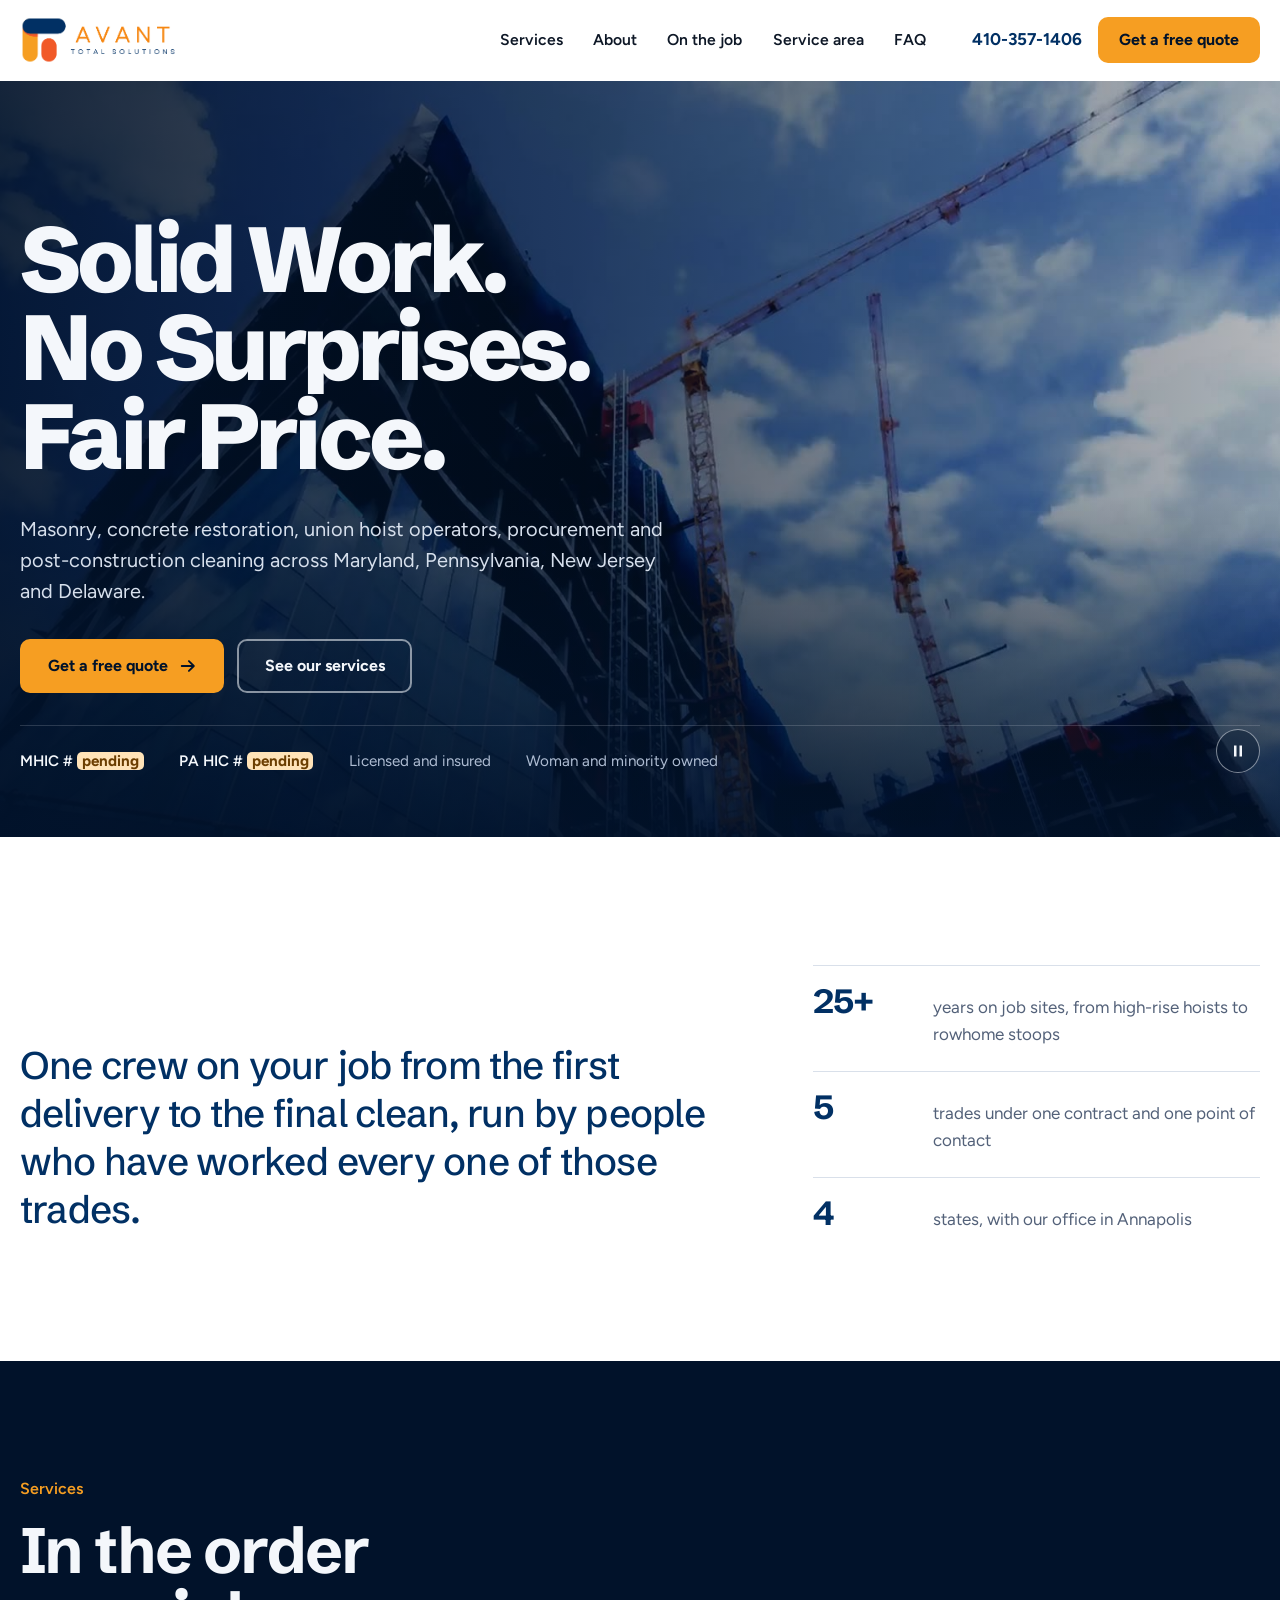
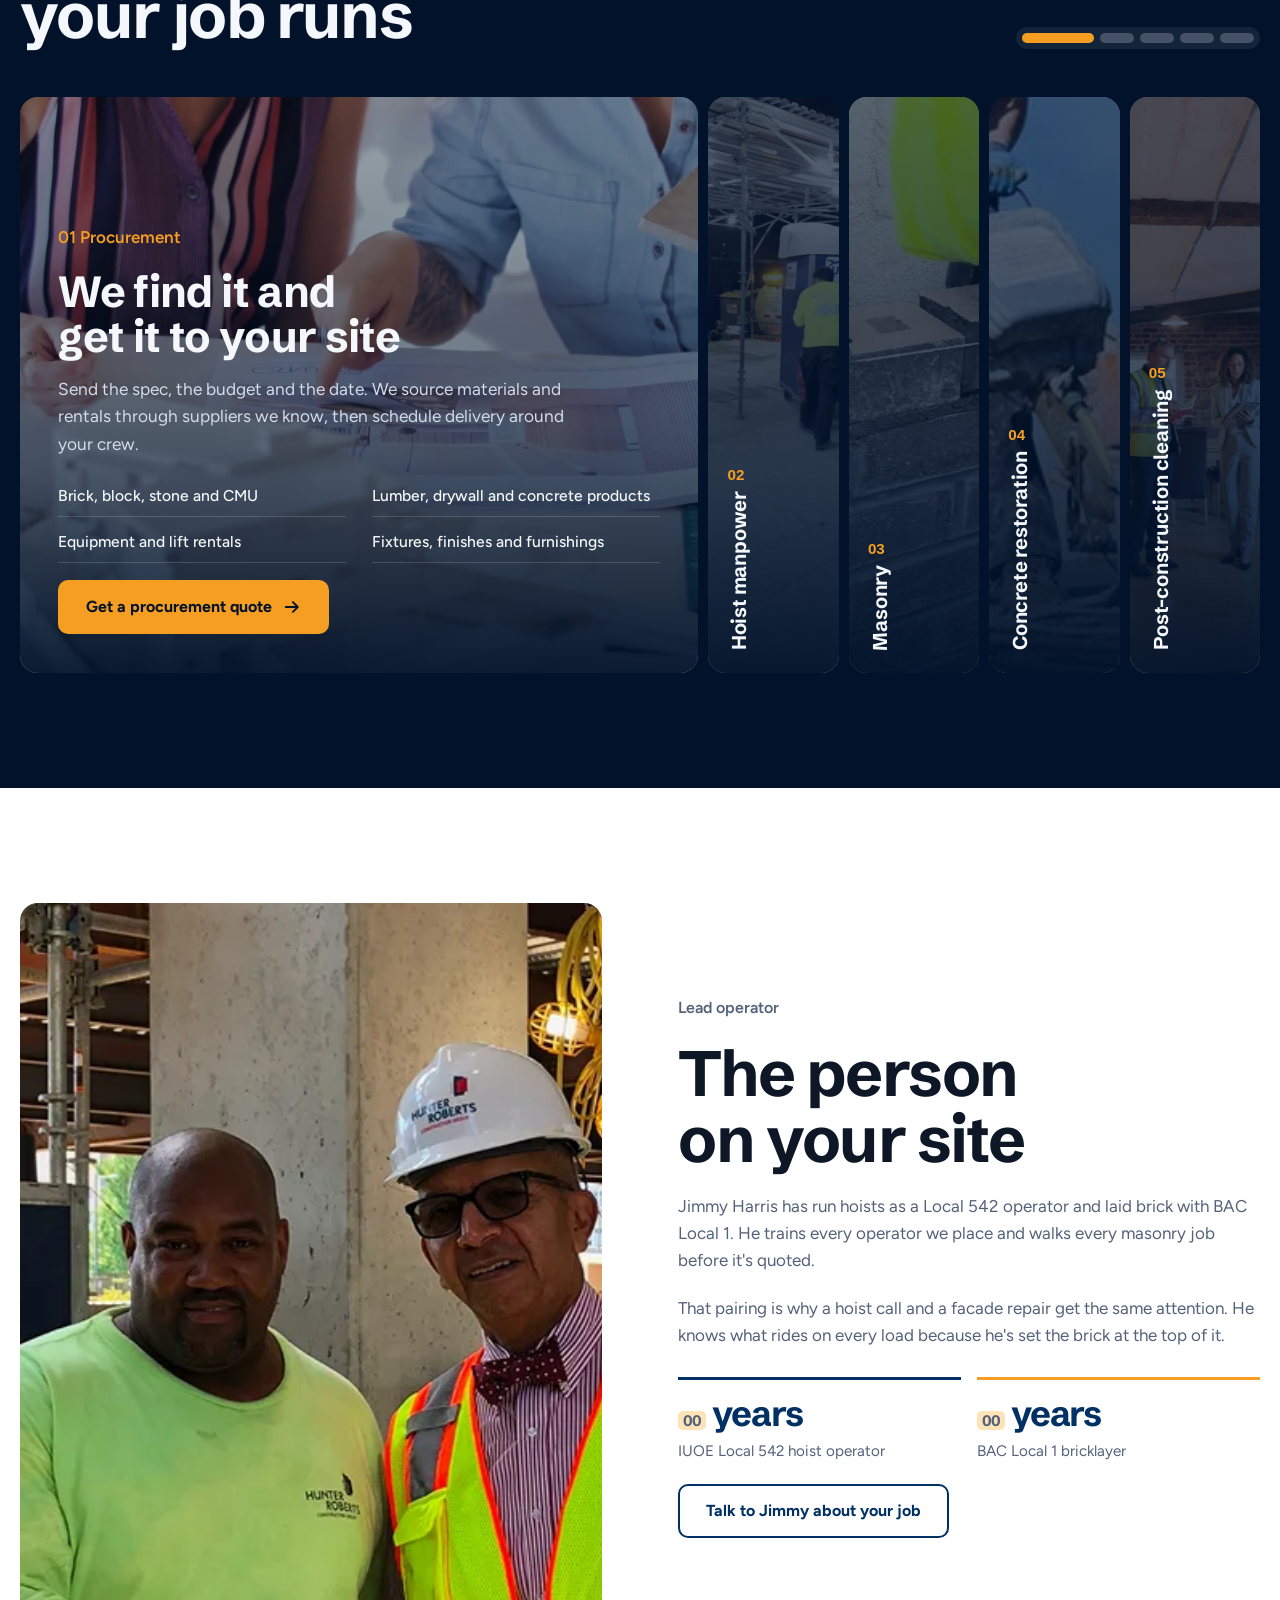
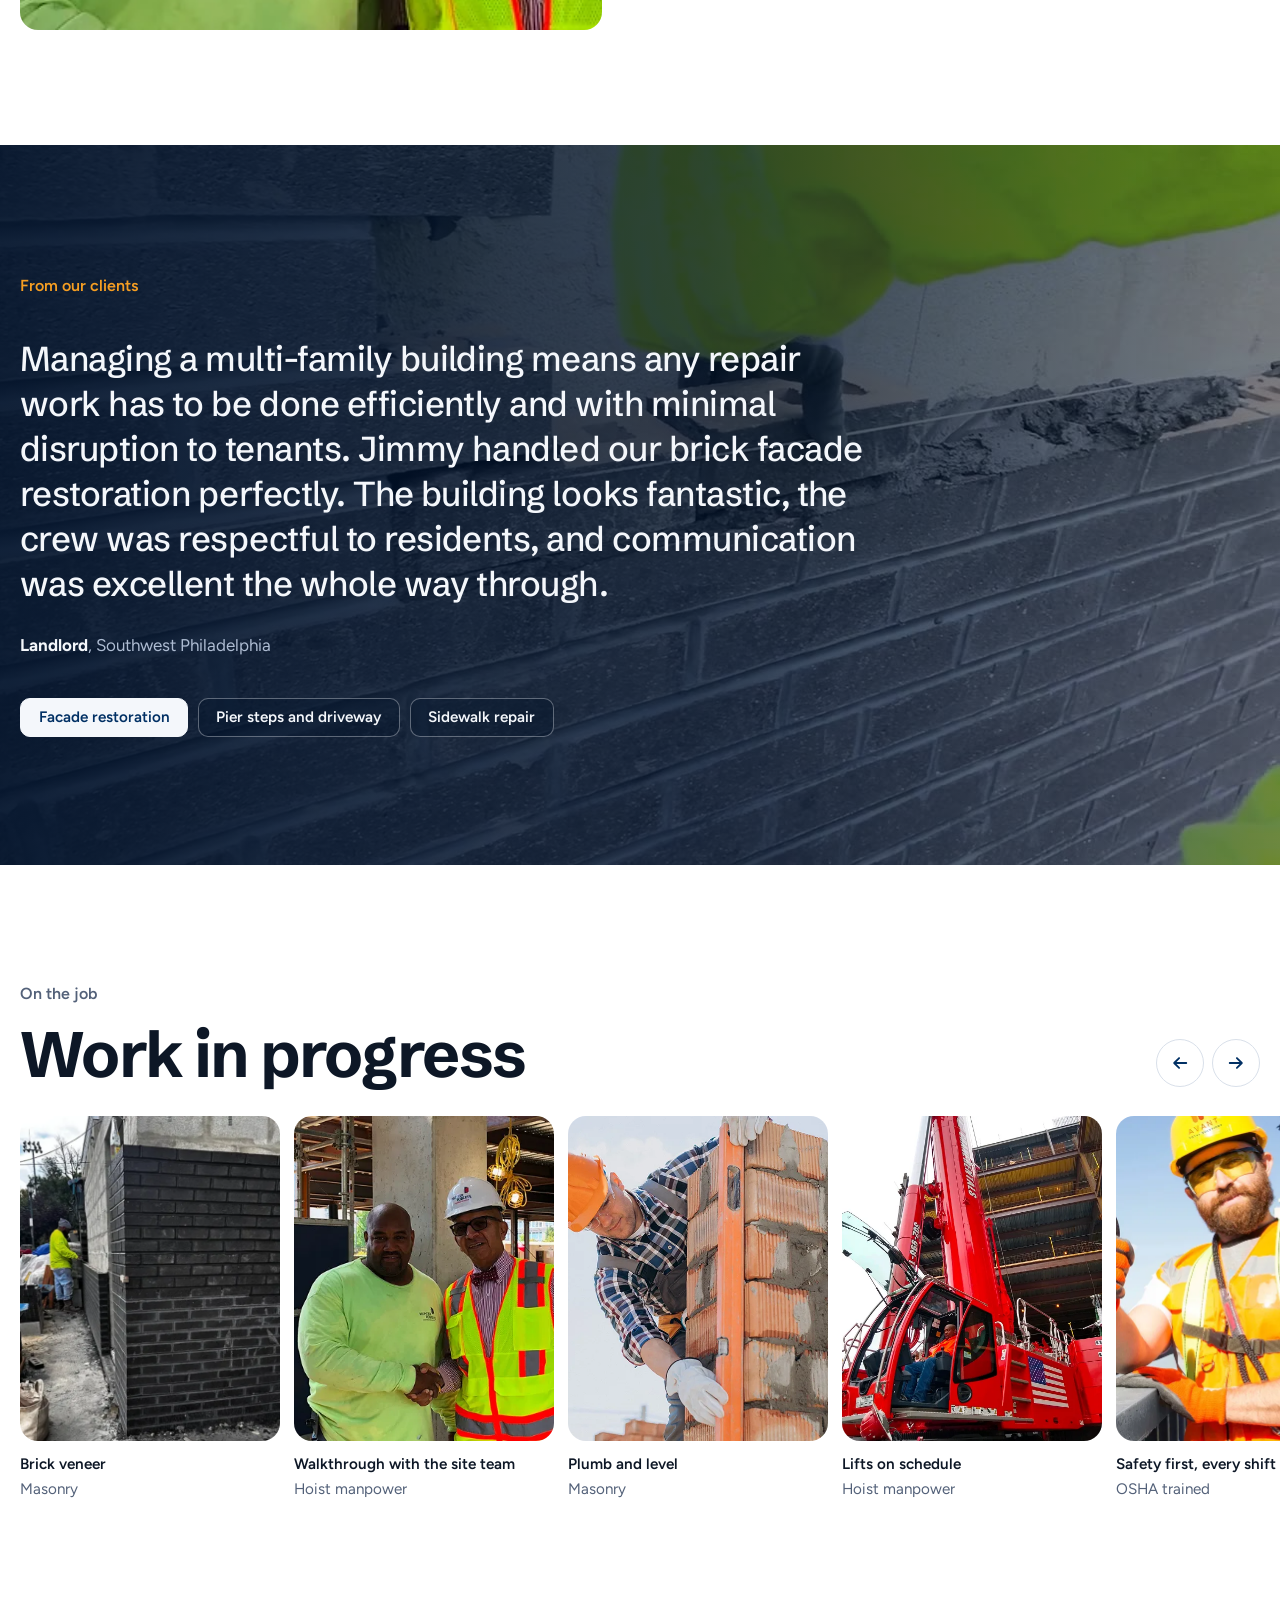
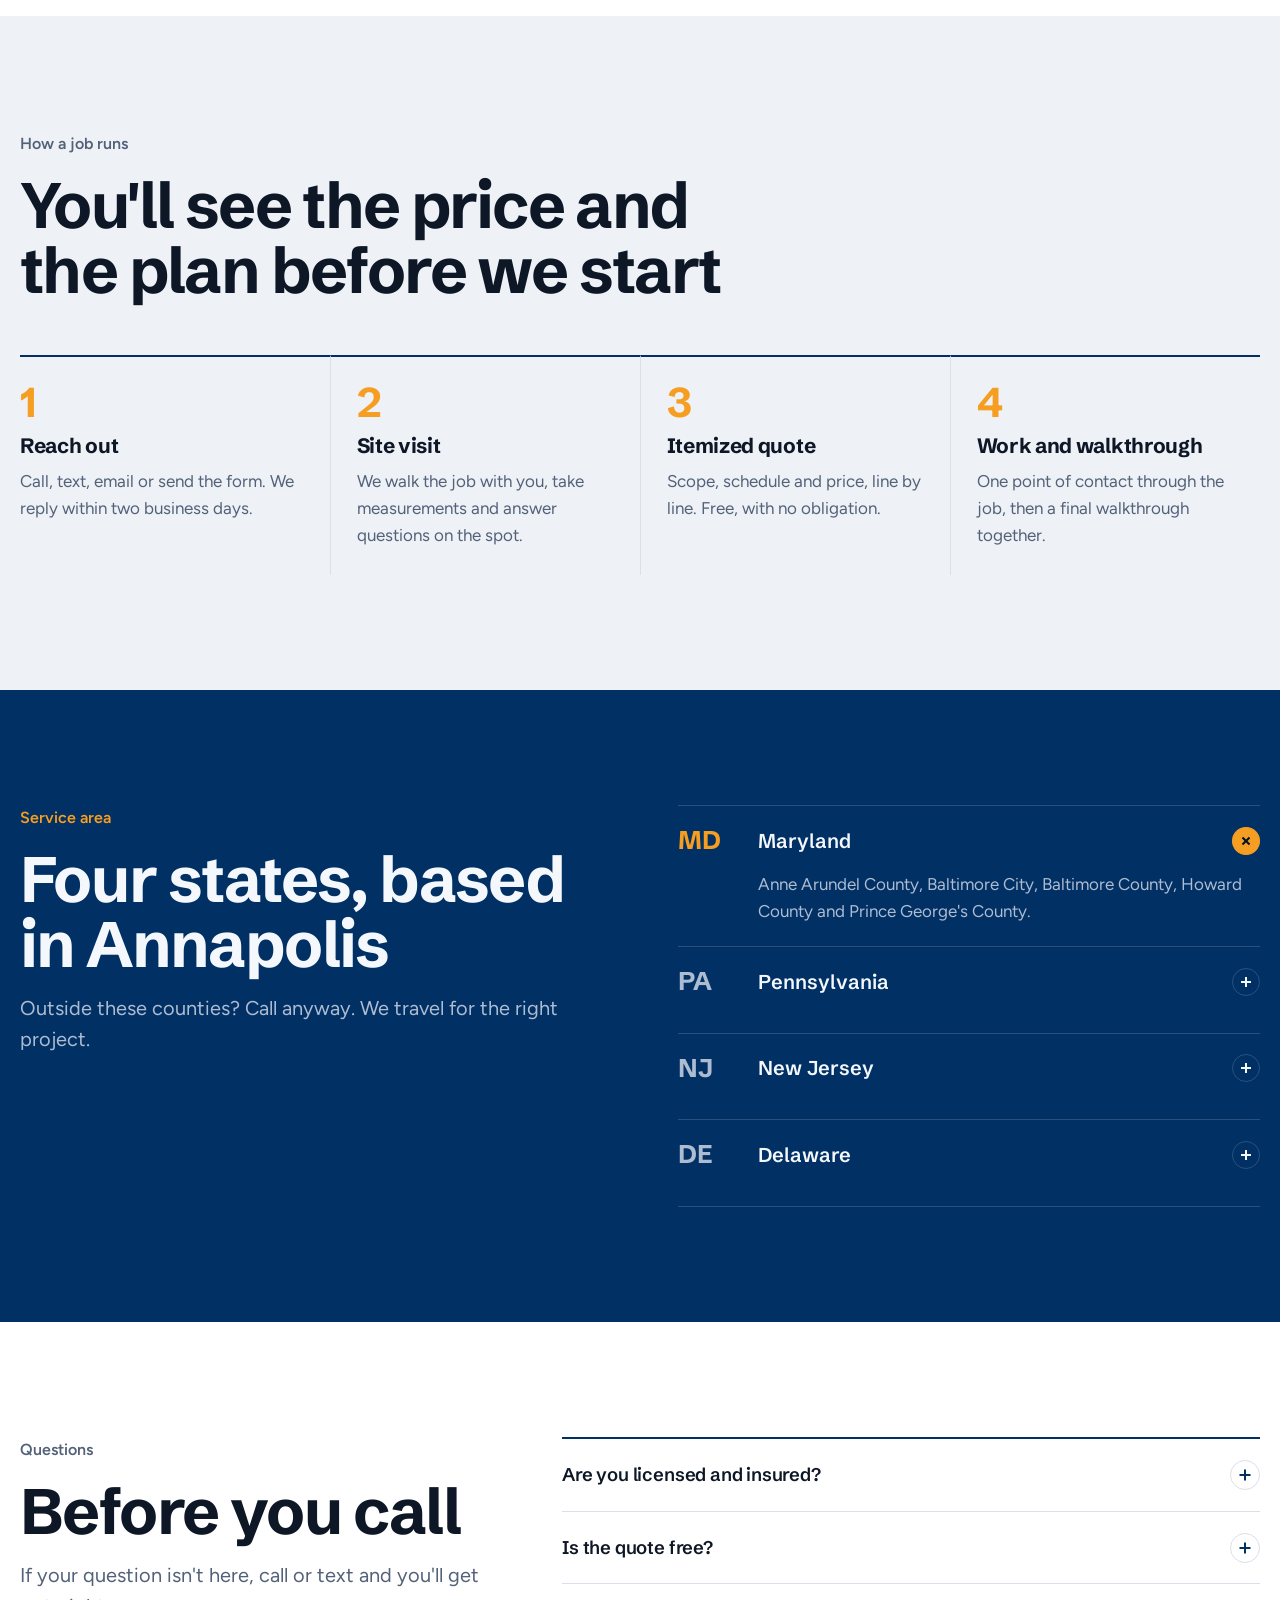
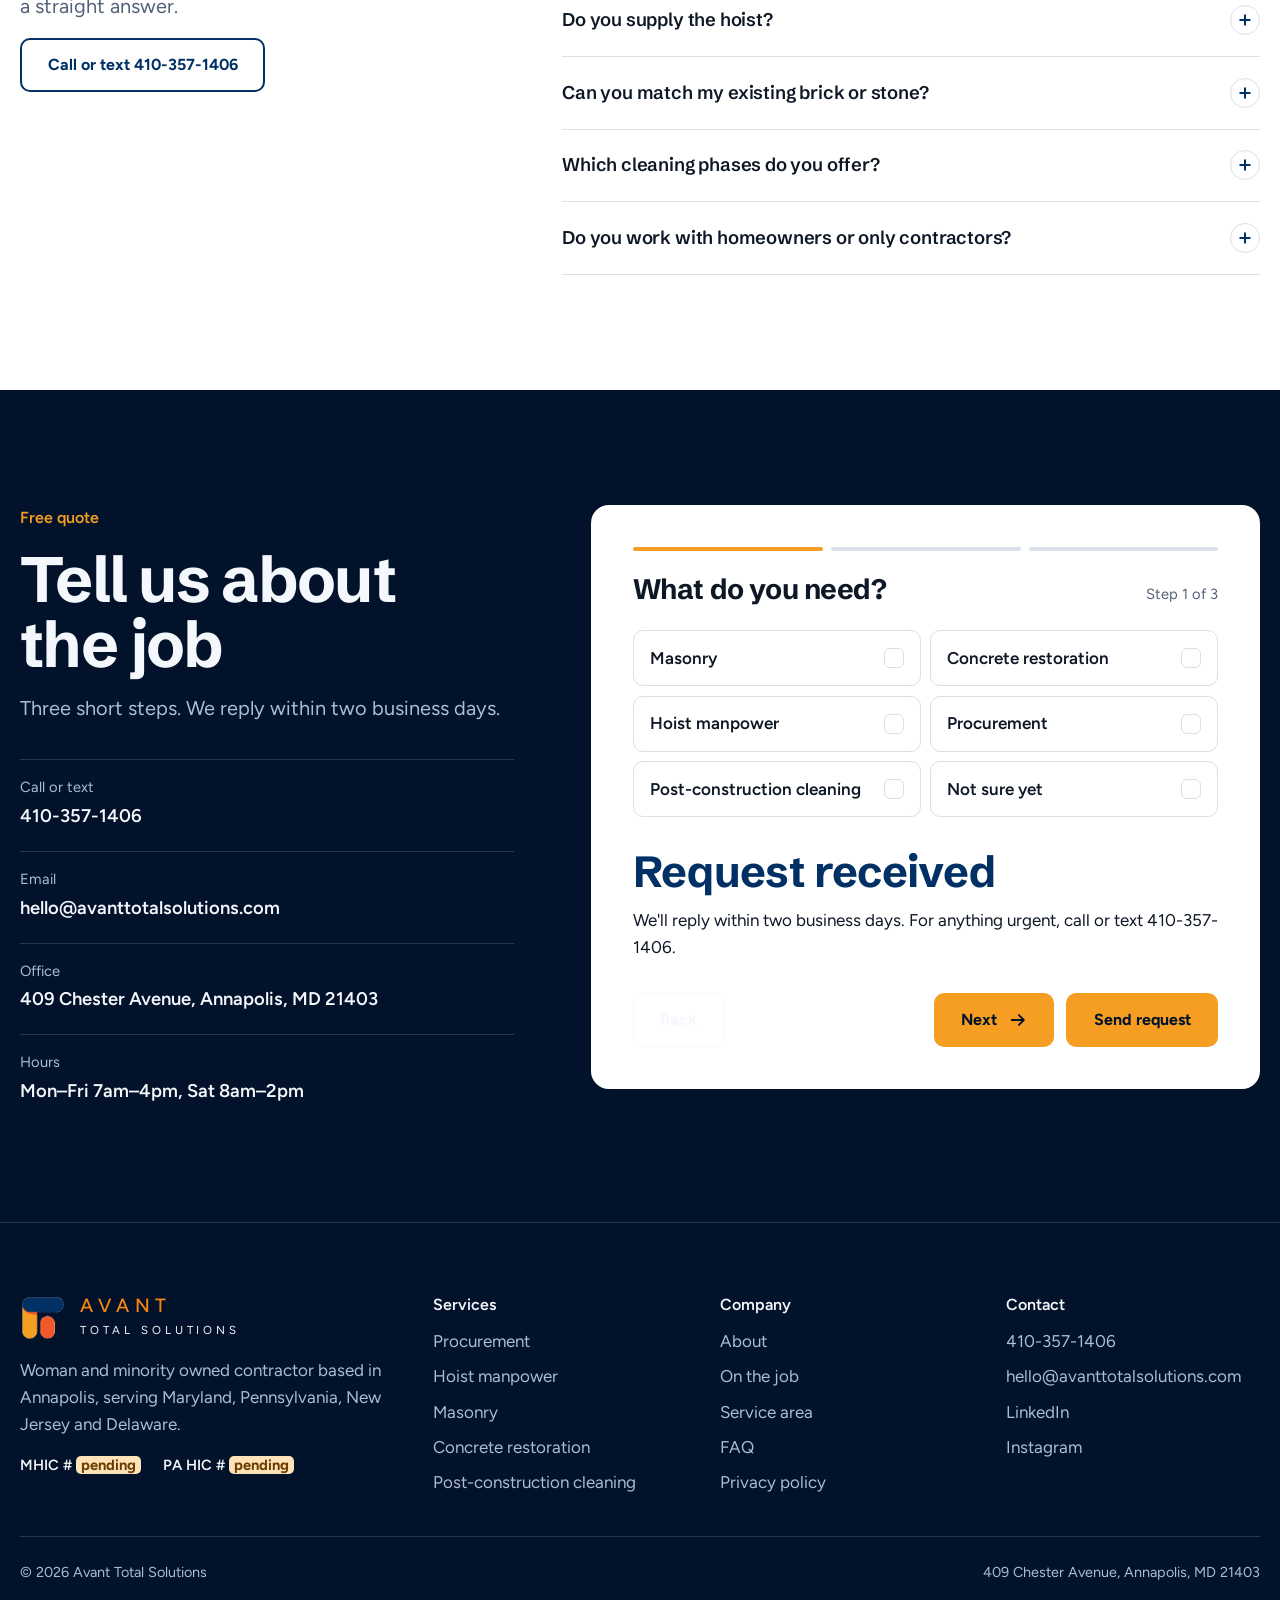
==== index.html @ fa99ed26 "Rebuild homepage around ATS job-site video and photography Co-Authored-By: Claude Opus 5.5 <noreply@" ====
<!doctype html>
<html lang="en">
<head>
<meta charset="utf-8">
<meta name="viewport" content="width=device-width, initial-scale=1, viewport-fit=cover">
<title>Avant Total Solutions | Masonry, Concrete, Hoist Manpower and Cleaning</title>
<meta name="claude:viewport-fit-sides" content="cover">
<meta name="description" content="Masonry, concrete restoration, Local 542 hoist operators, procurement and post-construction cleaning across Maryland, Pennsylvania, New Jersey and Delaware. Free itemized quotes.">
<link rel="canonical" href="https://www.avanttotalsolutions.com/">
<meta property="og:type" content="website">
<meta property="og:title" content="Avant Total Solutions">
<meta property="og:description" content="Solid Work. No Surprises. Fair Price. Masonry, concrete restoration, hoist manpower, procurement and post-construction cleaning across MD, PA, NJ and DE.">
<meta property="og:url" content="https://www.avanttotalsolutions.com/">
<meta property="og:image" content="https://www.avanttotalsolutions.com/assets/video/hero.jpg">
<meta name="theme-color" content="#01122a">
<link rel="icon" type="image/png" sizes="32x32" href="assets/img/favicon-32.png">
<link rel="apple-touch-icon" href="assets/img/apple-touch-icon.png">
<link rel="preconnect" href="https://fonts.googleapis.com">
<link rel="preconnect" href="https://fonts.gstatic.com" crossorigin>
<link rel="stylesheet" href="https://fonts.googleapis.com/css2?family=Schibsted+Grotesk:wght@500;600;700;800&family=Figtree:wght@400;500;600;700&display=swap">
<link rel="preload" as="image" href="assets/video/hero.jpg">
<link rel="stylesheet" href="assets/css/site.css">
<script>document.documentElement.classList.add('js');</script>
<script type="application/ld+json">
{
  "@context": "https://schema.org",
  "@type": "HomeAndConstructionBusiness",
  "name": "Avant Total Solutions",
  "url": "https://www.avanttotalsolutions.com/",
  "logo": "https://www.avanttotalsolutions.com/assets/img/logo-stacked.png",
  "image": "https://www.avanttotalsolutions.com/assets/video/hero.jpg",
  "telephone": "+1-410-357-1406",
  "email": "hello@avanttotalsolutions.com",
  "address": { "@type": "PostalAddress", "streetAddress": "409 Chester Avenue", "addressLocality": "Annapolis", "addressRegion": "MD", "postalCode": "21403", "addressCountry": "US" },
  "areaServed": ["Maryland", "Pennsylvania", "New Jersey", "Delaware"],
  "openingHoursSpecification": [
    { "@type": "OpeningHoursSpecification", "dayOfWeek": ["Monday","Tuesday","Wednesday","Thursday","Friday"], "opens": "07:00", "closes": "16:00" },
    { "@type": "OpeningHoursSpecification", "dayOfWeek": "Saturday", "opens": "08:00", "closes": "14:00" }
  ],
  "sameAs": ["https://www.linkedin.com/company/avant-total-solutions/", "https://www.instagram.com/at.solutions__"]
}
</script>
</head>
<body>
<svg width="0" height="0" style="position:absolute" aria-hidden="true">
  <symbol id="arrow" viewBox="0 0 20 20"><path d="M3 10h13M11 4.5l5.5 5.5-5.5 5.5" fill="none" stroke="currentColor" stroke-width="2" stroke-linecap="round" stroke-linejoin="round"/></symbol>
  <symbol id="left" viewBox="0 0 20 20"><path d="M17 10H4M9 4.5 3.5 10 9 15.5" fill="none" stroke="currentColor" stroke-width="2" stroke-linecap="round" stroke-linejoin="round"/></symbol>
  <symbol id="pause" viewBox="0 0 16 16"><path d="M4 2.5h2.5v11H4zM9.5 2.5H12v11H9.5z" fill="currentColor"/></symbol>
  <symbol id="play" viewBox="0 0 16 16"><path d="M4 2.5l9.5 5.5L4 13.5z" fill="currentColor"/></symbol>
</svg>
<a class="skip" href="#main">Skip to content</a>

<header class="site-header" id="header">
  <div class="wrap">
    <a class="brand" href="#top" aria-label="Avant Total Solutions home"><img src="assets/img/logo-horizontal.png" alt="Avant Total Solutions" width="375" height="115"></a>
    <nav class="nav" aria-label="Main">
      <a href="#services">Services</a>
      <a href="#about">About</a>
      <a href="#onsite">On the job</a>
      <a href="#area">Service area</a>
      <a href="#faq">FAQ</a>
    </nav>
    <div class="header-actions">
      <a class="header-phone" href="tel:+14103571406">410-357-1406</a>
      <a class="btn btn-amber" href="#quote">Get a free quote</a>
      <button class="menu-btn" id="menu-btn" type="button" aria-expanded="false" aria-controls="mobile-menu" aria-label="Open menu"><span></span><span></span><span></span></button>
    </div>
  </div>
</header>

<div class="mobile-menu dark" id="mobile-menu" aria-hidden="true">
  <div class="wrap">
    <nav aria-label="Mobile">
      <a href="#services">Services</a>
      <a href="#about">About</a>
      <a href="#onsite">On the job</a>
      <a href="#area">Service area</a>
      <a href="#faq">FAQ</a>
    </nav>
    <div class="contact-row">
      <a class="btn btn-amber" href="#quote">Get a free quote</a>
      <a class="btn btn-ghost" href="tel:+14103571406">Call or text 410-357-1406</a>
    </div>
  </div>
</div>

<main id="main">
  <section class="hero dark" id="top" aria-labelledby="hero-title">
    <img class="poster" src="assets/video/hero.jpg" alt="" width="1600" height="900">
    <video id="hero-video" autoplay muted loop playsinline preload="metadata" poster="assets/video/hero.jpg" aria-hidden="true">
      <source src="assets/video/hero.mp4" type="video/mp4">
    </video>
    <div class="wrap">
      <h1 id="hero-title"><span class="ln"><span>Solid Work.</span></span><span class="ln"><span>No Surprises.</span></span><span class="ln"><span>Fair Price.</span></span></h1>
      <p class="lede">Masonry, concrete restoration, union hoist operators, procurement and post-construction cleaning across Maryland, Pennsylvania, New Jersey and Delaware.</p>
      <div class="hero-actions">
        <a class="btn btn-amber" href="#quote">Get a free quote <svg class="arrow"><use href="#arrow"/></svg></a>
        <a class="btn btn-ghost" href="#services">See our services</a>
      </div>
      <div class="hero-foot">
        <span><b>MHIC #</b> <span class="pending">pending</span></span>
        <span><b>PA HIC #</b> <span class="pending">pending</span></span>
        <span>Licensed and insured</span>
        <span>Woman and minority owned</span>
      </div>
    </div>
    <button class="video-toggle" id="video-toggle" type="button" aria-label="Pause background video"><svg><use href="#pause"/></svg></button>
  </section>

  <section class="statement" aria-label="About Avant Total Solutions">
    <div class="wrap">
      <p class="big">One crew on your job from the first delivery to the final clean, run by people who have worked every one of those trades.</p>
      <div class="facts">
        <div class="fact"><b>25+</b><span>years on job sites, from high-rise hoists to rowhome stoops</span></div>
        <div class="fact"><b>5</b><span>trades under one contract and one point of contact</span></div>
        <div class="fact"><b>4</b><span>states, with our office in Annapolis</span></div>
      </div>
    </div>
  </section>

  <section class="services dark" id="services" aria-labelledby="services-title">
    <div class="wrap">
      <div class="head">
        <div class="head-text">
          <span class="label">Services</span>
          <h2 id="services-title">In the order your job runs</h2>
        </div>
        <div class="capsule-track" aria-hidden="true" id="capsules"><span class="on"></span><span></span><span></span><span></span><span></span></div>
      </div>

      <div class="svc" id="svc">
        <article class="svc-item" data-open="true" data-i="0">
          <div class="bg"><video muted loop playsinline preload="none" poster="assets/video/procurement.jpg" aria-hidden="true"><source src="assets/video/procurement.mp4" type="video/mp4"></video></div>
          <button class="svc-trigger" type="button" aria-expanded="true" aria-controls="svc-0"><span class="svc-closed"><span class="n">01</span><span class="t">Procurement</span></span></button>
          <div class="svc-open" id="svc-0">
            <span class="n">01 Procurement</span>
            <h3>We find it and get it to your site</h3>
            <p>Send the spec, the budget and the date. We source materials and rentals through suppliers we know, then schedule delivery around your crew.</p>
            <ul><li>Brick, block, stone and CMU</li><li>Lumber, drywall and concrete products</li><li>Equipment and lift rentals</li><li>Fixtures, finishes and furnishings</li></ul>
            <a class="btn btn-amber" href="#quote" data-pick="Procurement">Get a procurement quote <svg class="arrow"><use href="#arrow"/></svg></a>
          </div>
        </article>
        <article class="svc-item" data-open="false" data-i="1">
          <div class="bg"><video muted loop playsinline preload="none" poster="assets/video/hoist.jpg" aria-hidden="true"><source src="assets/video/hoist.mp4" type="video/mp4"></video></div>
          <button class="svc-trigger" type="button" aria-expanded="false" aria-controls="svc-1"><span class="svc-closed"><span class="n">02</span><span class="t">Hoist manpower</span></span></button>
          <div class="svc-open" id="svc-1">
            <span class="n">02 Hoist manpower</span>
            <h3>Local 542 operators for your hoist</h3>
            <p>You supply the hoist and we supply the operator. Jimmy Harris trains every operator we place, so deliveries, material moves and personnel lifts keep pace with your schedule.</p>
            <ul><li>Outside construction hoists</li><li>Inside personnel and material elevators</li><li>High-rise and multi-family sites</li><li>Placement in a few business days</li></ul>
            <a class="btn btn-amber" href="#quote" data-pick="Hoist manpower">Request an operator <svg class="arrow"><use href="#arrow"/></svg></a>
          </div>
        </article>
        <article class="svc-item" data-open="false" data-i="2">
          <div class="bg"><video muted loop playsinline preload="none" poster="assets/video/masonry.jpg" aria-hidden="true"><source src="assets/video/masonry.mp4" type="video/mp4"></video></div>
          <button class="svc-trigger" type="button" aria-expanded="false" aria-controls="svc-2"><span class="svc-closed"><span class="n">03</span><span class="t">Masonry</span></span></button>
          <div class="svc-open" id="svc-2">
            <span class="n">03 Masonry</span>
            <h3>Brick and stone, set by a Local 1 crew</h3>
            <p>New work and repair on rowhomes, houses and commercial buildings. We match existing brick and mortar so a repair blends into the wall around it.</p>
            <ul><li>Tuckpointing and repointing</li><li>Facade and chimney restoration</li><li>Brick veneer and CMU walls</li><li>Patios, walkways and steps</li></ul>
            <a class="btn btn-amber" href="#quote" data-pick="Masonry">Get a masonry quote <svg class="arrow"><use href="#arrow"/></svg></a>
          </div>
        </article>
        <article class="svc-item" data-open="false" data-i="3">
          <div class="bg"><img src="assets/photo/concrete-trowel.webp" alt="" loading="lazy"></div>
          <button class="svc-trigger" type="button" aria-expanded="false" aria-controls="svc-3"><span class="svc-closed"><span class="n">04</span><span class="t">Concrete restoration</span></span></button>
          <div class="svc-open" id="svc-3">
            <span class="n">04 Concrete restoration</span>
            <h3>Repair what's cracked. Pour what's new.</h3>
            <p>Spalling, cracks and settled slabs repaired to last, and new flatwork poured and finished to match the block.</p>
            <ul><li>Spall and crack repair</li><li>Step and stoop rebuilds</li><li>Sidewalks, curb cuts and ADA ramps</li><li>Slabs, pads and stamped finishes</li></ul>
            <a class="btn btn-amber" href="#quote" data-pick="Concrete restoration">Get a concrete quote <svg class="arrow"><use href="#arrow"/></svg></a>
          </div>
        </article>
        <article class="svc-item" data-open="false" data-i="4">
          <div class="bg"><img src="assets/photo/finished-interior.webp" alt="" loading="lazy"></div>
          <button class="svc-trigger" type="button" aria-expanded="false" aria-controls="svc-4"><span class="svc-closed"><span class="n">05</span><span class="t">Post-construction cleaning</span></span></button>
          <div class="svc-open" id="svc-4">
            <span class="n">05 Post-construction cleaning</span>
            <h3>Hand over the keys clean</h3>
            <p>The three standard phases, scheduled around your punch list. If your job needs something different, ask for a custom scope.</p>
            <ul><li>Rough clean during construction</li><li>Final clean before turnover</li><li>Touch-up clean before move-in</li><li>Custom scope on request</li></ul>
            <a class="btn btn-amber" href="#quote" data-pick="Post-construction cleaning">Get a cleaning quote <svg class="arrow"><use href="#arrow"/></svg></a>
          </div>
        </article>
      </div>
    </div>
  </section>

  <section class="lead" id="about" aria-labelledby="about-title">
    <div class="wrap">
      <figure>
        <img src="assets/photo/crew-two.webp" alt="Avant Total Solutions crew on a job site" width="580" height="453" loading="lazy">
      </figure>
      <div class="lead-copy">
        <span class="label">Lead operator</span>
        <h2 id="about-title">The person on your site</h2>
        <p>Jimmy Harris has run hoists as a Local 542 operator and laid brick with BAC Local 1. He trains every operator we place and walks every masonry job before it's quoted.</p>
        <p>That pairing is why a hoist call and a facade repair get the same attention. He knows what rides on every load because he's set the brick at the top of it.</p>
        <div class="unions">
          <div class="union"><b><span class="pending">00</span> years</b><span>IUOE Local 542 hoist operator</span></div>
          <div class="union"><b><span class="pending">00</span> years</b><span>BAC Local 1 bricklayer</span></div>
        </div>
        <div><a class="btn btn-ghost" href="#quote">Talk to Jimmy about your job</a></div>
      </div>
    </div>
  </section>

  <section class="proof dark" aria-labelledby="proof-title">
    <img class="poster" src="assets/video/masonry.jpg" alt="" loading="lazy">
    <video id="proof-video" muted loop playsinline preload="none" poster="assets/video/masonry.jpg" aria-hidden="true"><source src="assets/video/masonry.mp4" type="video/mp4"></video>
    <div class="wrap">
      <span class="label" id="proof-title">From our clients</span>
      <div id="proof-stage" aria-live="polite">
        <blockquote>
          <p>Managing a multi-family building means any repair work has to be done efficiently and with minimal disruption to tenants. Jimmy handled our brick facade restoration perfectly. The building looks fantastic, the crew was respectful to residents, and communication was excellent the whole way through.</p>
          <cite><b>Landlord</b>, Southwest Philadelphia</cite>
        </blockquote>
      </div>
      <div class="proof-nav" role="tablist" aria-label="Choose a client review" id="proof-nav">
        <button role="tab" aria-selected="true" data-q="Managing a multi-family building means any repair work has to be done efficiently and with minimal disruption to tenants. Jimmy handled our brick facade restoration perfectly. The building looks fantastic, the crew was respectful to residents, and communication was excellent the whole way through." data-who="Landlord" data-where="Southwest Philadelphia">Facade restoration</button>
        <button role="tab" aria-selected="false" tabindex="-1" data-q="We've used Avant for several masonry projects, from steps going down to our pier to driveway work, and every job has been top-notch. They listen to what you need, give fair prices, and deliver results that last." data-who="Homeowner" data-where="Annapolis, MD">Pier steps and driveway</button>
        <button role="tab" aria-selected="false" tabindex="-1" data-q="Our sidewalk was cracked and uneven, making it a hazard for anyone walking by. Avant repaired it quickly and did a beautiful brushed finish that blends perfectly with the rest of the block. They were professional, friendly, and kept us updated from start to finish." data-who="Jack H." data-where="Philadelphia, PA">Sidewalk repair</button>
      </div>
    </div>
  </section>

  <section class="onsite" id="onsite" aria-labelledby="onsite-title" style="padding-top: clamp(4.5rem, 9vw, 7.5rem)">
    <div class="wrap head">
      <div style="display:grid; gap:1rem">
        <span class="label">On the job</span>
        <h2 id="onsite-title">Work in progress</h2>
      </div>
      <div class="strip-ctrl">
        <button type="button" id="strip-prev" aria-label="Previous photos"><svg><use href="#left"/></svg></button>
        <button type="button" id="strip-next" aria-label="Next photos"><svg><use href="#arrow"/></svg></button>
      </div>
    </div>
    <div class="strip" id="strip" tabindex="0" aria-label="Job site photos">
      <figure><img src="assets/photo/brick-veneer-1.webp" alt="Dark brick veneer going up on a building" width="648" height="664"><figcaption>Brick veneer<span>Masonry</span></figcaption></figure>
      <figure><img src="assets/photo/crew-handshake.webp" alt="ATS crew member shaking hands with a site supervisor" loading="lazy" width="375" height="442"><figcaption>Walkthrough with the site team<span>Hoist manpower</span></figcaption></figure>
      <figure><img src="assets/photo/brick-level.webp" alt="Mason checking a brick wall with a level" loading="lazy" width="627" height="616"><figcaption>Plumb and level<span>Masonry</span></figcaption></figure>
      <figure><img src="assets/photo/crane-operator.webp" alt="Operator in the cab of a red crane" loading="lazy" width="487" height="614"><figcaption>Lifts on schedule<span>Hoist manpower</span></figcaption></figure>
      <figure><img src="assets/photo/worker-hardhat.webp" alt="Crew member in an Avant hard hat" loading="lazy" width="521" height="669"><figcaption>Safety first, every shift<span>OSHA trained</span></figcaption></figure>
      <figure><img src="assets/photo/pavers.webp" alt="Crew setting pavers from a pallet" loading="lazy" width="643" height="710"><figcaption>Pavers and walkways<span>Masonry</span></figcaption></figure>
    </div>
  </section>

  <section class="process" aria-labelledby="process-title">
    <div class="wrap">
      <div class="head">
        <span class="label">How a job runs</span>
        <h2 id="process-title">You'll see the price and the plan before we start</h2>
      </div>
      <ol class="steps">
        <li><h3>Reach out</h3><p>Call, text, email or send the form. We reply within two business days.</p></li>
        <li><h3>Site visit</h3><p>We walk the job with you, take measurements and answer questions on the spot.</p></li>
        <li><h3>Itemized quote</h3><p>Scope, schedule and price, line by line. Free, with no obligation.</p></li>
        <li><h3>Work and walkthrough</h3><p>One point of contact through the job, then a final walkthrough together.</p></li>
      </ol>
    </div>
  </section>

  <section class="area dark" id="area" aria-labelledby="area-title">
    <div class="wrap">
      <div class="head">
        <span class="label">Service area</span>
        <h2 id="area-title">Four states, based in Annapolis</h2>
        <p class="lede">Outside these counties? Call anyway. We travel for the right project.</p>
      </div>
      <div class="states" id="states">
        <button type="button" aria-expanded="true"><span class="ab">MD</span><span class="nm">Maryland</span><span class="pl" aria-hidden="true"></span><span class="ct">Anne Arundel County, Baltimore City, Baltimore County, Howard County and Prince George's County.</span></button>
        <button type="button" aria-expanded="false"><span class="ab">PA</span><span class="nm">Pennsylvania</span><span class="pl" aria-hidden="true"></span><span class="ct">Philadelphia plus Montgomery, Bucks, Chester and Delaware Counties.</span></button>
        <button type="button" aria-expanded="false"><span class="ab">NJ</span><span class="nm">New Jersey</span><span class="pl" aria-hidden="true"></span><span class="ct">Camden, Burlington, Gloucester and Mercer Counties, including Cherry Hill, Mount Laurel and Cinnaminson.</span></button>
        <button type="button" aria-expanded="false"><span class="ab">DE</span><span class="nm">Delaware</span><span class="pl" aria-hidden="true"></span><span class="ct">Statewide, with most of our work around Wilmington.</span></button>
      </div>
    </div>
  </section>

  <section class="faq-sec" id="faq" aria-labelledby="faq-title">
    <div class="wrap">
      <div class="head">
        <span class="label">Questions</span>
        <h2 id="faq-title">Before you call</h2>
        <p class="lede">If your question isn't here, call or text and you'll get a straight answer.</p>
        <div><a class="btn btn-ghost" href="tel:+14103571406">Call or text 410-357-1406</a></div>
      </div>
      <div class="faq">
        <details><summary>Are you licensed and insured?<span class="pl" aria-hidden="true"></span></summary><p class="ans">Yes. We hold a Maryland Home Improvement Commission license (MHIC # <span class="pending">pending</span>) and Pennsylvania Home Improvement Contractor registration (PA HIC # <span class="pending">pending</span>), and we carry full insurance. Every operator and mason is trained to OSHA standards.</p></details>
        <details><summary>Is the quote free?<span class="pl" aria-hidden="true"></span></summary><p class="ans">Yes. We visit the site, take measurements and send an itemized estimate with no obligation.</p></details>
        <details><summary>Do you supply the hoist?<span class="pl" aria-hidden="true"></span></summary><p class="ans">No. We supply trained operators for your hoist, inside or outside. If you need help finding equipment, our procurement team can source it.</p></details>
        <details><summary>Can you match my existing brick or stone?<span class="pl" aria-hidden="true"></span></summary><p class="ans">Usually, yes. Our suppliers carry hard-to-find brick and stone, including matches for older rowhomes and historic buildings.</p></details>
        <details><summary>Which cleaning phases do you offer?<span class="pl" aria-hidden="true"></span></summary><p class="ans">Rough clean during construction, final clean before turnover and touch-up clean before move-in or inspection. Ask for a custom scope if your job needs something else.</p></details>
        <details><summary>Do you work with homeowners or only contractors?<span class="pl" aria-hidden="true"></span></summary><p class="ans">Both. We work with homeowners, landlords, property managers, general contractors and developers, on jobs from a single stoop to a multi-story build.</p></details>
      </div>
    </div>
  </section>

  <section class="quote dark" id="quote" aria-labelledby="quote-title">
    <div class="wrap">
      <div>
        <div class="head">
          <span class="label">Free quote</span>
          <h2 id="quote-title">Tell us about the job</h2>
          <p class="lede">Three short steps. We reply within two business days.</p>
        </div>
        <div class="contact-list">
          <div><span>Call or text</span><a href="tel:+14103571406">410-357-1406</a></div>
          <div><span>Email</span><a href="mailto:hello@avanttotalsolutions.com">hello@avanttotalsolutions.com</a></div>
          <div><span>Office</span><strong>409 Chester Avenue, Annapolis, MD 21403</strong></div>
          <div><span>Hours</span><strong>Mon–Fri 7am–4pm, Sat 8am–2pm</strong></div>
        </div>
      </div>

      <form class="qform" id="qform" novalidate data-endpoint="">
        <div class="progress" aria-hidden="true"><span class="now"></span><span></span><span></span></div>
        <div class="step-title"><h3 id="step-heading">What do you need?</h3><span id="step-count">Step 1 of 3</span></div>

        <fieldset class="fs" data-step="0">
          <legend class="sr-only">Services</legend>
          <div class="picks">
            <label><input type="checkbox" name="service" value="Masonry" id="s-masonry"><span>Masonry</span></label>
            <label><input type="checkbox" name="service" value="Concrete restoration" id="s-concrete"><span>Concrete restoration</span></label>
            <label><input type="checkbox" name="service" value="Hoist manpower" id="s-hoist"><span>Hoist manpower</span></label>
            <label><input type="checkbox" name="service" value="Procurement" id="s-proc"><span>Procurement</span></label>
            <label><input type="checkbox" name="service" value="Post-construction cleaning" id="s-clean"><span>Post-construction cleaning</span></label>
            <label><input type="checkbox" name="service" value="Not sure yet" id="s-unsure"><span>Not sure yet</span></label>
          </div>
          <p class="err" id="err-0" hidden>Pick at least one so we send the right person.</p>
        </fieldset>

        <fieldset class="fs" data-step="1" hidden>
          <legend class="sr-only">About the job</legend>
          <div class="row2">
            <div class="field"><label for="q-zip">Job ZIP code</label><input id="q-zip" name="zip" inputmode="numeric" autocomplete="postal-code" maxlength="10"></div>
            <div class="field"><label for="q-when">When do you need it?</label>
              <select id="q-when" name="timeline"><option value="">Choose one</option><option>As soon as possible</option><option>Within a month</option><option>In 1–3 months</option><option>Just pricing it out</option></select></div>
          </div>
          <div class="field"><label for="q-msg">Describe the work</label><textarea id="q-msg" name="message" placeholder="What needs doing, rough size, anything we should know about the site"></textarea></div>
          <p class="err" id="err-1" hidden>Add a ZIP code or a short description so we can scope it.</p>
        </fieldset>

        <fieldset class="fs" data-step="2" hidden>
          <legend class="sr-only">Contact details</legend>
          <div class="field"><label for="q-name">Name</label><input id="q-name" name="name" autocomplete="name"></div>
          <div class="row2">
            <div class="field"><label for="q-phone">Phone</label><input id="q-phone" name="phone" type="tel" autocomplete="tel"></div>
            <div class="field"><label for="q-email">Email</label><input id="q-email" name="email" type="email" autocomplete="email"></div>
          </div>
          <p class="fine">We use this only to reply about your job.</p>
          <p class="err" id="err-2" hidden>Add your name and a phone number or email so we can reach you.</p>
        </fieldset>

        <div class="done-msg" id="done" hidden>
          <h3>Request received</h3>
          <p id="done-text">We'll reply within two business days. For anything urgent, call or text 410-357-1406.</p>
        </div>

        <div class="form-nav" id="form-nav">
          <button class="btn btn-ghost" type="button" id="back" hidden>Back</button>
          <span class="spacer"></span>
          <button class="btn btn-amber" type="button" id="next">Next <svg class="arrow"><use href="#arrow"/></svg></button>
          <button class="btn btn-amber" type="submit" id="send" hidden>Send request</button>
        </div>
      </form>
    </div>
  </section>
</main>

<footer class="site-footer">
  <div class="wrap">
    <div class="foot-grid">
      <div class="foot-brand">
        <div class="wm"><img src="assets/img/logo-mark.png" alt="" width="116" height="116"><div><b>AVANT</b><small>TOTAL SOLUTIONS</small></div></div>
        <p>Woman and minority owned contractor based in Annapolis, serving Maryland, Pennsylvania, New Jersey and Delaware.</p>
        <div class="licenses"><span>MHIC # <span class="pending">pending</span></span><span>PA HIC # <span class="pending">pending</span></span></div>
      </div>
      <div><h4>Services</h4><ul><li><a href="#services" data-open="0">Procurement</a></li><li><a href="#services" data-open="1">Hoist manpower</a></li><li><a href="#services" data-open="2">Masonry</a></li><li><a href="#services" data-open="3">Concrete restoration</a></li><li><a href="#services" data-open="4">Post-construction cleaning</a></li></ul></div>
      <div><h4>Company</h4><ul><li><a href="#about">About</a></li><li><a href="#onsite">On the job</a></li><li><a href="#area">Service area</a></li><li><a href="#faq">FAQ</a></li><li><a href="#top">Privacy policy</a></li></ul></div>
      <div><h4>Contact</h4><ul><li><a href="tel:+14103571406">410-357-1406</a></li><li><a href="mailto:hello@avanttotalsolutions.com">hello@avanttotalsolutions.com</a></li><li><a href="https://www.linkedin.com/company/avant-total-solutions/">LinkedIn</a></li><li><a href="https://www.instagram.com/at.solutions__">Instagram</a></li></ul></div>
    </div>
    <div class="foot-legal"><span>© 2026 Avant Total Solutions</span><span>409 Chester Avenue, Annapolis, MD 21403</span></div>
  </div>
</footer>

<script src="assets/js/site.js"></script>
</body>
</html>
---- assets/css/site.css ----
/* Avant Total Solutions
   Concept: the job site leads. Full-bleed footage and photography carry the page; type sits on it
   with confidence; navy holds the frame; amber is the one accent and marks every action.
   The logo's capsule appears in one place only: the service track. Left-aligned throughout. */
:root {
  --navy: #013064;
  --navy-deep: #021a38;
  --night: #01122a;
  --amber: #f69e22;
  --flame: #f15928;
  --ink: #0d1726;
  --muted: #536179;
  --paper: #ffffff;
  --mist: #eef2f7;
  --line: #d9e0ea;
  --on-dark: #f4f7fb;
  --on-dark-muted: #aebcd2;
  --on-dark-line: rgba(244,247,251,.16);

  --font-display: "Schibsted Grotesk", "Helvetica Neue", Arial, sans-serif;
  --font-body: "Figtree", "Helvetica Neue", Arial, sans-serif;

  --step-0: 1.0625rem;
  --step-1: 1.25rem;
  --step-2: clamp(1.5rem, 2.2vw, 1.85rem);
  --step-3: clamp(2rem, 3.4vw, 2.8rem);
  --step-4: clamp(2.5rem, 5vw, 4.25rem);
  --step-5: clamp(3rem, 7.2vw, 6.75rem);

  --wrap: 1280px;
  --r-sm: 10px;
  --r: 18px;
  --ease: cubic-bezier(.2, .7, .1, 1);
  color-scheme: light;
}

*, *::before, *::after { box-sizing: border-box; }
html { scroll-behavior: smooth; }
body { margin: 0; background: var(--paper); color: var(--ink); font-family: var(--font-body); font-size: var(--step-0); line-height: 1.6; -webkit-font-smoothing: antialiased; }
body::before { content: ""; position: fixed; inset: 0 0 auto; height: env(safe-area-inset-top, 0px); z-index: 60; background: var(--paper); }
img, video { max-width: 100%; height: auto; display: block; }
a { color: inherit; }
h1, h2, h3 { font-family: var(--font-display); margin: 0; line-height: 1.02; letter-spacing: -0.025em; text-wrap: balance; }
h2 { font-size: var(--step-4); font-weight: 700; }
h3 { font-size: var(--step-2); font-weight: 700; letter-spacing: -0.015em; }
p { margin: 0; }
section { scroll-margin-top: 70px; }
:focus-visible { outline: 3px solid var(--amber); outline-offset: 3px; border-radius: 4px; }
.sr-only { position: absolute; width: 1px; height: 1px; overflow: hidden; clip: rect(0 0 0 0); white-space: nowrap; }
.skip { position: absolute; left: 16px; top: -60px; z-index: 100; background: var(--navy); color: var(--on-dark); padding: .6rem 1rem; border-radius: var(--r-sm); }
.skip:focus { top: calc(12px + env(safe-area-inset-top, 0px)); }
.wrap { max-width: var(--wrap); margin-inline: auto; padding-left: max(20px, env(safe-area-inset-left, 0px)); padding-right: max(20px, env(safe-area-inset-right, 0px)); }
.lede { font-size: var(--step-1); line-height: 1.55; color: var(--muted); max-width: 56ch; }
.dark .lede { color: var(--on-dark-muted); }
.label { display: block; font-weight: 600; color: var(--muted); font-size: 1rem; }
.dark .label { color: var(--amber); }

/* Buttons */
.btn { display: inline-flex; align-items: center; justify-content: center; gap: .7rem; min-height: 54px; padding: .8rem 1.6rem; border-radius: var(--r-sm); border: 2px solid transparent; font: 700 1rem/1 var(--font-body); text-decoration: none; cursor: pointer; transition: background-color .2s, color .2s, border-color .2s; }
.btn .arrow { width: 18px; height: 18px; transition: transform .25s var(--ease); }
.btn:hover .arrow { transform: translateX(4px); }
.btn-amber { background: var(--amber); color: var(--night); }
.btn-amber:hover { background: #ffb247; }
.btn-ghost { border-color: currentColor; color: var(--navy); background: transparent; }
.btn-ghost:hover { background: var(--navy); color: var(--on-dark); border-color: var(--navy); }
.dark .btn-ghost { color: var(--on-dark); border-color: rgba(244,247,251,.55); }
.dark .btn-ghost:hover { background: var(--on-dark); color: var(--navy); border-color: var(--on-dark); }

/* Header */
.site-header { position: sticky; top: env(safe-area-inset-top, 0px); z-index: 50; background: var(--paper); border-bottom: 1px solid transparent; transition: border-color .25s, box-shadow .25s; }
.site-header.scrolled { border-color: var(--line); box-shadow: 0 10px 30px -24px rgba(1,18,42,.6); }
.site-header .wrap { display: flex; align-items: center; gap: 2rem; min-height: 80px; transition: min-height .25s var(--ease); }
.site-header.scrolled .wrap { min-height: 66px; }
.brand { margin-right: auto; flex: none; }
.brand img { height: 48px; width: auto; transition: height .25s var(--ease); }
.site-header.scrolled .brand img { height: 40px; }
.nav { display: flex; gap: .2rem; }
.nav a, .nav button { padding: .6rem .85rem; border: 0; background: none; border-radius: var(--r-sm); font: 600 .98rem/1 var(--font-body); color: var(--ink); text-decoration: none; cursor: pointer; transition: color .2s; }
.nav a:hover, .nav button:hover { color: var(--flame); }
.header-actions { display: flex; align-items: center; gap: 1rem; }
.header-phone { font-weight: 700; color: var(--navy); text-decoration: none; white-space: nowrap; }
.header-actions .btn { min-height: 46px; padding: .6rem 1.2rem; }
.menu-btn { display: none; width: 48px; height: 48px; border-radius: var(--r-sm); border: 2px solid var(--navy); background: var(--paper); cursor: pointer; position: relative; }
.menu-btn span { position: absolute; left: 12px; right: 12px; height: 2.5px; border-radius: 2px; background: var(--navy); transition: transform .3s var(--ease), opacity .2s; }
.menu-btn span:nth-child(1) { top: 15px; } .menu-btn span:nth-child(2) { top: 21px; } .menu-btn span:nth-child(3) { top: 27px; }
.menu-btn[aria-expanded="true"] span:nth-child(1) { transform: translateY(6px) rotate(45deg); }
.menu-btn[aria-expanded="true"] span:nth-child(2) { opacity: 0; }
.menu-btn[aria-expanded="true"] span:nth-child(3) { transform: translateY(-6px) rotate(-45deg); }
.mobile-menu { position: fixed; inset: 0; z-index: 45; background: var(--night); color: var(--on-dark); padding-top: calc(96px + env(safe-area-inset-top, 0px)); padding-bottom: calc(24px + env(safe-area-inset-bottom, 0px)); overflow-y: auto; opacity: 0; visibility: hidden; transition: opacity .25s, visibility .25s; }
.mobile-menu.open { opacity: 1; visibility: visible; }
.mobile-menu nav { display: grid; }
.mobile-menu nav a { font: 700 2rem/1.15 var(--font-display); letter-spacing: -0.02em; text-decoration: none; padding: .55rem 0; border-bottom: 1px solid var(--on-dark-line); }
.mobile-menu .contact-row { margin-top: 2rem; display: grid; gap: .8rem; }
@media (max-width: 1080px) { .nav, .header-phone { display: none; } .menu-btn { display: block; } }
@media (max-width: 520px) { .header-actions .btn { display: none; } .brand img { height: 42px; } }

/* Hero: the job site, full bleed */
.hero { position: relative; min-height: clamp(560px, 84vh, 880px); display: grid; align-items: end; color: var(--on-dark); background: var(--night); overflow: hidden; isolation: isolate; }
.hero video, .hero .poster { position: absolute; inset: 0; width: 100%; height: 100%; object-fit: cover; z-index: -2; }
.hero::after { content: ""; position: absolute; inset: 0; z-index: -1; background: linear-gradient(90deg, rgba(1,18,42,.9) 0%, rgba(1,18,42,.62) 45%, rgba(1,18,42,.15) 100%), linear-gradient(0deg, rgba(1,18,42,.85) 0%, rgba(1,18,42,0) 45%); }
.hero .wrap { width: 100%; padding-block: clamp(4rem, 10vw, 7rem) clamp(2.5rem, 5vw, 4rem); display: grid; gap: 2rem; }
.hero h1 { font-size: var(--step-5); font-weight: 800; letter-spacing: -0.045em; line-height: .92; display: grid; }
.hero h1 .ln { display: block; overflow: hidden; padding-bottom: .04em; }
.hero h1 .ln > span { display: inline-block; }
.hero .lede { color: #d6dfec; max-width: 50ch; }
.hero-actions { display: flex; flex-wrap: wrap; gap: .8rem; }
.hero-foot { display: flex; flex-wrap: wrap; gap: .6rem 2.2rem; padding-top: 1.4rem; border-top: 1px solid var(--on-dark-line); color: var(--on-dark-muted); font-size: .95rem; }
.hero-foot b { color: var(--on-dark); font-weight: 600; }
.video-toggle { position: absolute; right: max(20px, env(safe-area-inset-right, 0px)); bottom: clamp(2.5rem, 5vw, 4rem); width: 44px; height: 44px; border-radius: 50%; border: 1.5px solid rgba(244,247,251,.5); background: rgba(1,18,42,.4); color: var(--on-dark); cursor: pointer; display: grid; place-items: center; }
.video-toggle svg { width: 16px; height: 16px; }
@media (max-width: 700px) { .video-toggle { bottom: auto; top: 1rem; } }
@media (prefers-reduced-motion: no-preference) {
  .js .hero h1 .ln > span { animation: up .9s var(--ease) both; }
  .js .hero h1 .ln:nth-child(2) > span { animation-delay: .12s; }
  .js .hero h1 .ln:nth-child(3) > span { animation-delay: .24s; }
  .js .hero .lede, .js .hero-actions, .js .hero-foot { animation: fadeup .8s var(--ease) .45s both; }
}
@keyframes up { from { transform: translateY(105%); } to { transform: none; } }
@keyframes fadeup { from { opacity: 0; transform: translateY(14px); } to { opacity: 1; transform: none; } }
.pending { background: #ffe3b8; color: #6b3d00; border-radius: 5px; padding: 0 .3rem; font-weight: 700; }

/* Statement */
.statement { padding-block: clamp(4.5rem, 10vw, 8rem); }
.statement .wrap { display: grid; grid-template-columns: minmax(0, 1.6fr) minmax(0, 1fr); gap: clamp(2rem, 6vw, 6rem); align-items: end; }
.statement p.big { font: 500 clamp(1.6rem, 3vw, 2.5rem)/1.25 var(--font-display); letter-spacing: -0.02em; color: var(--navy); max-width: 30ch; }
.facts { display: grid; gap: 1.4rem; }
.fact { display: grid; grid-template-columns: 6.5rem 1fr; gap: 1rem; align-items: baseline; padding-top: 1.2rem; border-top: 1px solid var(--line); }
.fact b { font: 700 2.1rem/1 var(--font-display); color: var(--navy); letter-spacing: -0.03em; font-variant-numeric: tabular-nums; }
.fact span { color: var(--muted); }
@media (max-width: 900px) { .statement .wrap { grid-template-columns: 1fr; } }

/* Services: five panels in job order, one opens at a time */
.services { background: var(--night); color: var(--on-dark); padding-block: clamp(4.5rem, 9vw, 7.5rem); }
.services .head { display: flex; flex-wrap: wrap; justify-content: space-between; align-items: end; gap: 1.5rem 3rem; margin-bottom: clamp(2rem, 4vw, 3rem); }
.services .head-text { display: grid; gap: 1rem; max-width: 720px; }
.svc-tabs { display: none; }
.svc { display: flex; gap: 10px; height: clamp(540px, 64vh, 640px); }
.svc-item { position: relative; flex: 1 1 0; min-width: 0; border-radius: var(--r); overflow: hidden; cursor: pointer; isolation: isolate; transition: flex-grow .7s var(--ease); background: var(--navy-deep); }
.svc-item[data-open="true"] { flex-grow: 5.2; cursor: default; }
.svc-item .bg { position: absolute; inset: 0; z-index: -2; }
.svc-item .bg img, .svc-item .bg video { width: 100%; height: 100%; object-fit: cover; transform: scale(1.04); transition: transform 1.2s var(--ease); }
.svc-item[data-open="true"] .bg img, .svc-item[data-open="true"] .bg video { transform: scale(1); }
.svc-item::after { content: ""; position: absolute; inset: 0; z-index: -1; background: linear-gradient(0deg, rgba(1,18,42,.94) 0%, rgba(1,18,42,.55) 52%, rgba(1,18,42,.35) 100%); transition: background-color .5s; }
.svc-item:not([data-open="true"])::after { background-color: rgba(1,18,42,.45); }
.svc-trigger { position: absolute; inset: 0; width: 100%; border: 0; background: none; color: inherit; cursor: pointer; padding: 0; text-align: left; }
.svc-item[data-open="true"] .svc-trigger { pointer-events: none; }
.svc-closed { position: absolute; left: 0; right: 0; bottom: 0; padding: 1.4rem 1.2rem; display: grid; gap: .5rem; transition: opacity .3s; }
.svc-closed .n { font-weight: 600; color: var(--amber); font-size: .95rem; font-variant-numeric: tabular-nums; }
.svc-closed .t { font: 700 1.25rem/1.15 var(--font-display); letter-spacing: -0.01em; writing-mode: vertical-rl; transform: rotate(180deg); white-space: nowrap; }
.svc-item[data-open="true"] .svc-closed { opacity: 0; pointer-events: none; }
.svc-open { position: absolute; inset: auto 0 0 0; padding: clamp(1.5rem, 3vw, 2.6rem); display: grid; gap: 1.1rem; opacity: 0; transform: translateY(16px); transition: opacity .35s, transform .5s var(--ease); pointer-events: none; }
.svc-item[data-open="true"] .svc-open { opacity: 1; transform: none; transition-delay: .25s; pointer-events: auto; }
.svc-open .n { font-weight: 600; color: var(--amber); }
.svc-open h3 { font-size: var(--step-3); }
.svc-open p { color: #d3dcea; max-width: 48ch; font-size: 1.08rem; }
.svc-open ul { list-style: none; margin: 0; padding: 0; display: grid; grid-template-columns: 1fr 1fr; gap: .35rem 1.6rem; max-width: 640px; }
.svc-open li { padding: .45rem 0; border-bottom: 1px solid var(--on-dark-line); font-weight: 500; font-size: .98rem; }
.svc-open .btn { justify-self: start; }

.capsule-track { display: flex; align-self: end; gap: 6px; padding: 6px; border-radius: 999px; background: rgba(244,247,251,.07); }
.capsule-track span { width: 34px; height: 10px; border-radius: 999px; background: rgba(244,247,251,.22); transition: width .5s var(--ease), background-color .3s; }
.capsule-track span.on { width: 72px; background: var(--amber); }

@media (max-width: 980px) {
  .svc { display: grid; height: auto; gap: 14px; }
  .svc-item, .svc-item[data-open="true"] { cursor: default; }
  .svc-trigger, .svc-closed { display: none; }
  .svc-open, .svc-item[data-open="true"] .svc-open { position: relative; padding-top: 13rem; opacity: 1; transform: none; pointer-events: auto; transition: none; }
  .capsule-track { display: none; }
}
@media (max-width: 520px) { .svc-open ul { grid-template-columns: 1fr; } }

/* Proof: footage behind client words */
.proof { position: relative; color: var(--on-dark); isolation: isolate; overflow: hidden; background: var(--night); }
.proof video, .proof .poster { position: absolute; inset: 0; width: 100%; height: 100%; object-fit: cover; z-index: -2; }
.proof::after { content: ""; position: absolute; inset: 0; z-index: -1; background: linear-gradient(90deg, rgba(1,18,42,.92) 0%, rgba(1,18,42,.78) 55%, rgba(1,18,42,.5) 100%); }
.proof .wrap { padding-block: clamp(4.5rem, 10vw, 8rem); display: grid; gap: 2.4rem; }
.proof blockquote { margin: 0; display: grid; gap: 1.6rem; max-width: 860px; min-height: 15rem; align-content: start; }
.proof blockquote p { font: 500 clamp(1.45rem, 2.7vw, 2.25rem)/1.3 var(--font-display); letter-spacing: -0.015em; }
.proof cite { font-style: normal; color: var(--on-dark-muted); }
.proof cite b { color: var(--on-dark); }
.proof-nav { display: flex; flex-wrap: wrap; gap: .6rem; }
.proof-nav button { padding: .7rem 1.1rem; border-radius: var(--r-sm); border: 1.5px solid rgba(244,247,251,.35); background: rgba(1,18,42,.35); color: var(--on-dark); font: 600 .95rem/1 var(--font-body); cursor: pointer; transition: background-color .2s, color .2s, border-color .2s; }
.proof-nav button[aria-selected="true"] { background: var(--on-dark); color: var(--navy); border-color: var(--on-dark); }
@media (prefers-reduced-motion: no-preference) { .proof blockquote.entering { animation: fadeup .5s var(--ease) both; } }

/* Lead operator */
.lead { padding-block: clamp(4.5rem, 9vw, 7.5rem); }
.lead .wrap { display: grid; grid-template-columns: minmax(0, 1fr) minmax(0, 1fr); gap: clamp(2rem, 6vw, 6rem); align-items: center; }
.lead figure { margin: 0; position: relative; }
.lead figure img { width: 100%; aspect-ratio: 4 / 5; object-fit: cover; border-radius: var(--r); }
.lead figure figcaption { position: absolute; left: 1rem; bottom: 1rem; padding: .5rem .8rem; border-radius: var(--r-sm); background: var(--paper); font-size: .88rem; font-weight: 600; color: var(--navy); }
.lead-copy { display: grid; gap: 1.3rem; min-width: 0; }
.lead-copy p { color: var(--muted); max-width: 56ch; }
.unions { display: grid; grid-template-columns: 1fr 1fr; gap: 1rem; margin-top: .4rem; }
.union { display: grid; gap: .5rem; padding-top: 1rem; border-top: 3px solid var(--navy); }
.union:nth-child(2) { border-color: var(--amber); }
.union b { font: 700 2.2rem/1 var(--font-display); color: var(--navy); letter-spacing: -0.03em; }
.union span { color: var(--muted); font-size: .95rem; }
@media (max-width: 900px) { .lead .wrap { grid-template-columns: 1fr; } .lead figure { max-width: 480px; } }

/* On the job: photo strip */
.onsite { padding-block: 0 clamp(4.5rem, 9vw, 7.5rem); }
.onsite .head { display: flex; flex-wrap: wrap; justify-content: space-between; align-items: end; gap: 1rem 2rem; margin-bottom: 1.8rem; }
.strip-ctrl { display: flex; gap: .5rem; }
.strip-ctrl button { width: 48px; height: 48px; border-radius: 50%; border: 1.5px solid var(--line); background: var(--paper); color: var(--navy); cursor: pointer; display: grid; place-items: center; transition: border-color .2s, background-color .2s; }
.strip-ctrl button:hover { border-color: var(--navy); }
.strip-ctrl svg { width: 18px; height: 18px; }
.strip { display: grid; grid-auto-flow: column; grid-auto-columns: minmax(260px, 30%); gap: 14px; overflow-x: auto; scroll-snap-type: x mandatory; scrollbar-width: none; padding-inline: max(20px, calc((100vw - var(--wrap)) / 2 + 20px)); scroll-padding-inline: max(20px, calc((100vw - var(--wrap)) / 2 + 20px)); }
.strip::-webkit-scrollbar { display: none; }
.strip figure { margin: 0; scroll-snap-align: start; display: grid; gap: .7rem; }
.strip img { width: 100%; aspect-ratio: 4 / 5; object-fit: cover; border-radius: var(--r); background: var(--mist); }
.strip figcaption { font-weight: 600; font-size: .95rem; }
.strip figcaption span { display: block; font-weight: 400; color: var(--muted); }
@media (max-width: 700px) { .strip { grid-auto-columns: 78%; } }

/* Process */
.process { padding-block: clamp(4.5rem, 9vw, 7.5rem); background: var(--mist); }
.process .head { display: grid; gap: 1rem; max-width: 760px; margin-bottom: clamp(2.2rem, 4vw, 3.2rem); }
.steps { list-style: none; margin: 0; padding: 0; display: grid; grid-template-columns: repeat(4, minmax(0, 1fr)); gap: 0; counter-reset: s; }
.steps li { counter-increment: s; display: grid; gap: .7rem; align-content: start; padding: 1.6rem 1.6rem 1.6rem 0; border-top: 2px solid var(--navy); }
.steps li + li { padding-left: 1.6rem; border-left: 1px solid var(--line); }
.steps li::before { content: counter(s); font: 700 2.6rem/1 var(--font-display); color: var(--amber); letter-spacing: -0.03em; }
.steps h3 { font-size: 1.3rem; }
.steps p { color: var(--muted); }
@media (max-width: 900px) { .steps { grid-template-columns: 1fr 1fr; } .steps li:nth-child(3) { padding-left: 0; border-left: 0; } }
@media (max-width: 560px) { .steps { grid-template-columns: 1fr; } .steps li, .steps li + li { padding-left: 0; border-left: 0; } }

/* Service area */
.area { background: var(--navy); color: var(--on-dark); padding-block: clamp(4.5rem, 9vw, 7.5rem); }
.area .wrap { display: grid; grid-template-columns: minmax(0, 1fr) minmax(0, 1fr); gap: clamp(2rem, 6vw, 6rem); align-items: start; }
.area .head { display: grid; gap: 1rem; }
.states { display: grid; }
.states button { display: grid; grid-template-columns: 4rem 1fr auto; align-items: center; gap: 1rem; padding: 1.3rem 0; border: 0; border-bottom: 1px solid var(--on-dark-line); background: none; color: var(--on-dark); text-align: left; cursor: pointer; font: inherit; }
.states button:first-child { border-top: 1px solid var(--on-dark-line); }
.states .ab { font: 700 1.6rem/1 var(--font-display); color: var(--on-dark-muted); transition: color .2s; }
.states .nm { font: 600 1.25rem/1.2 var(--font-display); }
.states .pl { width: 28px; height: 28px; border-radius: 50%; border: 1.5px solid var(--on-dark-line); position: relative; transition: transform .3s var(--ease), background-color .2s; }
.states .pl::before, .states .pl::after { content: ""; position: absolute; left: 50%; top: 50%; width: 10px; height: 2px; background: var(--on-dark); transform: translate(-50%, -50%); }
.states .pl::after { transform: translate(-50%, -50%) rotate(90deg); }
.states .ct { grid-column: 2 / -1; color: var(--on-dark-muted); max-height: 0; overflow: hidden; transition: max-height .4s var(--ease); }
.states button[aria-expanded="true"] .ab { color: var(--amber); }
.states button[aria-expanded="true"] .pl { background: var(--amber); border-color: var(--amber); transform: rotate(45deg); }
.states button[aria-expanded="true"] .pl::before, .states button[aria-expanded="true"] .pl::after { background: var(--night); }
.states button[aria-expanded="true"] .ct { max-height: 8rem; }
@media (max-width: 900px) { .area .wrap { grid-template-columns: 1fr; } }

/* FAQ */
.faq-sec { padding-block: clamp(4.5rem, 9vw, 7.5rem); }
.faq-sec .wrap { display: grid; grid-template-columns: minmax(0, .8fr) minmax(0, 1.2fr); gap: clamp(2rem, 6vw, 6rem); }
.faq-sec .head { display: grid; gap: 1rem; align-content: start; }
.faq { border-top: 2px solid var(--navy); }
.faq details { border-bottom: 1px solid var(--line); }
.faq summary { list-style: none; cursor: pointer; display: flex; justify-content: space-between; align-items: center; gap: 1rem; padding: 1.3rem 0; font: 600 1.15rem/1.3 var(--font-display); letter-spacing: -0.01em; }
.faq summary::-webkit-details-marker { display: none; }
.faq summary .pl { flex: none; width: 30px; height: 30px; border-radius: 50%; border: 1.5px solid var(--line); position: relative; transition: transform .3s var(--ease), background-color .2s, border-color .2s; }
.faq summary .pl::before, .faq summary .pl::after { content: ""; position: absolute; left: 50%; top: 50%; width: 11px; height: 2px; background: var(--navy); transform: translate(-50%, -50%); }
.faq summary .pl::after { transform: translate(-50%, -50%) rotate(90deg); }
.faq details[open] .pl { transform: rotate(45deg); background: var(--amber); border-color: var(--amber); }
.faq .ans { padding: 0 0 1.4rem; color: var(--muted); max-width: 62ch; }
@media (max-width: 900px) { .faq-sec .wrap { grid-template-columns: 1fr; } }

/* Quote */
.quote { background: var(--night); color: var(--on-dark); padding-block: clamp(4.5rem, 9vw, 7.5rem); }
.quote .wrap { display: grid; grid-template-columns: minmax(0, .85fr) minmax(0, 1.15fr); gap: clamp(2rem, 6vw, 5.5rem); align-items: start; }
.quote .head { display: grid; gap: 1rem; }
.contact-list { display: grid; gap: 1.2rem; margin-top: 2.2rem; }
.contact-list div { display: grid; gap: .15rem; padding-top: 1rem; border-top: 1px solid var(--on-dark-line); }
.contact-list span { color: var(--on-dark-muted); font-size: .92rem; }
.contact-list a, .contact-list strong { color: var(--on-dark); font-weight: 600; font-size: 1.15rem; text-decoration: none; }
.qform { background: var(--paper); color: var(--ink); border-radius: var(--r); padding: clamp(1.4rem, 3.5vw, 2.6rem); display: grid; gap: 1.5rem; min-width: 0; }
.progress { display: grid; grid-template-columns: repeat(3, 1fr); gap: .5rem; }
.progress span { height: 4px; border-radius: 4px; background: var(--line); transition: background-color .3s; }
.progress span.done, .progress span.now { background: var(--amber); }
.step-title { display: flex; justify-content: space-between; align-items: baseline; gap: 1rem; }
.step-title h3 { font-size: var(--step-2); }
.step-title span { color: var(--muted); font-size: .92rem; white-space: nowrap; }
.fs { border: 0; margin: 0; padding: 0; display: grid; gap: 1rem; min-width: 0; }
.fs[hidden] { display: none; }
.picks { display: grid; grid-template-columns: 1fr 1fr; gap: .6rem; }
.picks label { position: relative; }
.picks input { position: absolute; opacity: 0; inset: 0; cursor: pointer; margin: 0; }
.picks span { display: flex; align-items: center; justify-content: space-between; gap: .6rem; min-height: 56px; padding: .8rem 1rem; border-radius: var(--r-sm); border: 1.5px solid var(--line); font-weight: 600; cursor: pointer; transition: border-color .2s, background-color .2s; }
.picks span::after { content: ""; flex: none; width: 20px; height: 20px; border-radius: 6px; border: 1.5px solid var(--line); background: var(--paper) center / 12px no-repeat; transition: background-color .2s, border-color .2s; }
.picks input:checked + span { border-color: var(--navy); background: var(--mist); }
.picks input:checked + span::after { background-color: var(--navy); border-color: var(--navy); background-image: url("data:image/svg+xml,%3Csvg xmlns='http://www.w3.org/2000/svg' viewBox='0 0 12 12'%3E%3Cpath d='M2 6.5l2.5 2.5L10 3.5' fill='none' stroke='white' stroke-width='2' stroke-linecap='round' stroke-linejoin='round'/%3E%3C/svg%3E"); }
.picks input:focus-visible + span { outline: 3px solid var(--amber); outline-offset: 2px; }
.row2 { display: grid; grid-template-columns: 1fr 1fr; gap: 1rem; }
.field { display: grid; gap: .4rem; min-width: 0; }
.field label { font-weight: 600; font-size: .95rem; }
.field input, .field select, .field textarea { width: 100%; min-height: 54px; padding: .8rem 1rem; border-radius: var(--r-sm); border: 1.5px solid var(--line); background: var(--paper); color: var(--ink); font: 400 1rem var(--font-body); transition: border-color .2s, box-shadow .2s; }
.field textarea { min-height: 130px; resize: vertical; }
.field input:focus, .field select:focus, .field textarea:focus { outline: none; border-color: var(--navy); box-shadow: 0 0 0 4px rgba(246,158,34,.3); }
.err { color: #b3261e; font-size: .9rem; font-weight: 600; }
.form-nav { display: flex; flex-wrap: wrap; gap: .75rem; }
.form-nav .spacer { flex: 1; }
.fine { color: var(--muted); font-size: .88rem; }
.done-msg { display: grid; gap: .8rem; padding: .5rem 0; }
.done-msg h3 { font-size: var(--step-3); color: var(--navy); }
@media (max-width: 900px) { .quote .wrap { grid-template-columns: 1fr; } }
@media (max-width: 520px) { .row2, .picks { grid-template-columns: 1fr; } }

/* Footer */
.site-footer { background: var(--night); color: var(--on-dark-muted); border-top: 1px solid var(--on-dark-line); }
.site-footer .wrap { padding-block: clamp(3rem, 6vw, 4.5rem) 2rem; display: grid; gap: 2.5rem; }
.foot-grid { display: grid; grid-template-columns: minmax(0, 1.5fr) repeat(3, minmax(0, 1fr)); gap: 2rem; }
.foot-brand { display: grid; gap: 1rem; align-content: start; }
.wm { display: flex; align-items: center; gap: .9rem; }
.wm img { width: 46px; height: auto; }
.wm b { display: block; font: 500 1.2rem/1 var(--font-body); letter-spacing: .3em; color: #f68712; }
.wm small { display: block; margin-top: .35rem; font-size: .72rem; letter-spacing: .34em; color: var(--on-dark); }
.foot-brand p { max-width: 38ch; }
.licenses { display: flex; flex-wrap: wrap; gap: .5rem 1.4rem; color: var(--on-dark); font-weight: 600; font-size: .92rem; }
.foot-grid h4 { margin: 0 0 .9rem; font: 600 1rem/1.2 var(--font-body); color: var(--on-dark); }
.foot-grid ul { list-style: none; margin: 0; padding: 0; display: grid; gap: .5rem; }
.foot-grid a { color: var(--on-dark-muted); text-decoration: none; }
.foot-grid a:hover { color: var(--amber); }
.foot-legal { display: flex; flex-wrap: wrap; justify-content: space-between; gap: .8rem; padding-top: 1.5rem; border-top: 1px solid var(--on-dark-line); font-size: .9rem; }
@media (max-width: 900px) { .foot-grid { grid-template-columns: 1fr 1fr; } .foot-brand { grid-column: 1 / -1; } }
@media (max-width: 460px) { .foot-grid { grid-template-columns: 1fr; } }

@media (prefers-reduced-motion: reduce) {
  html { scroll-behavior: auto; }
  *, *::before, *::after { animation: none !important; transition-duration: .01ms !important; }
}
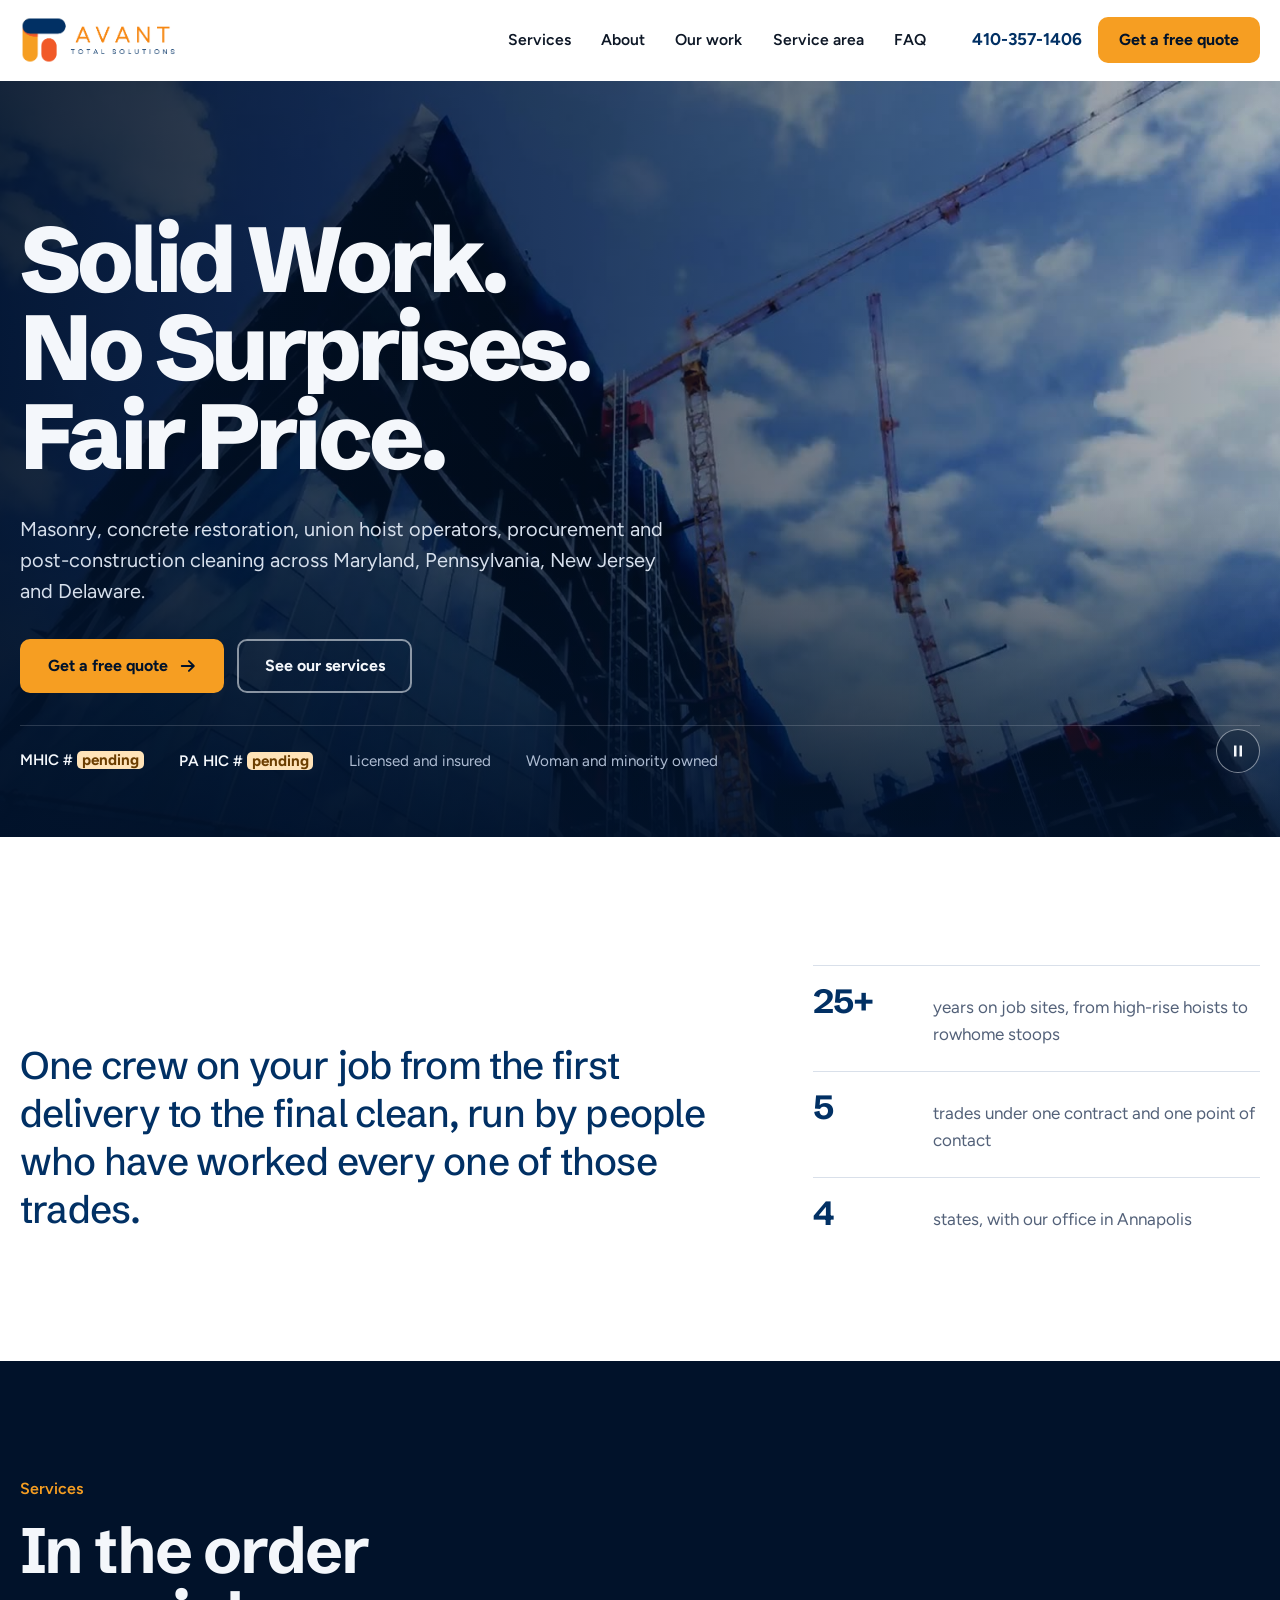
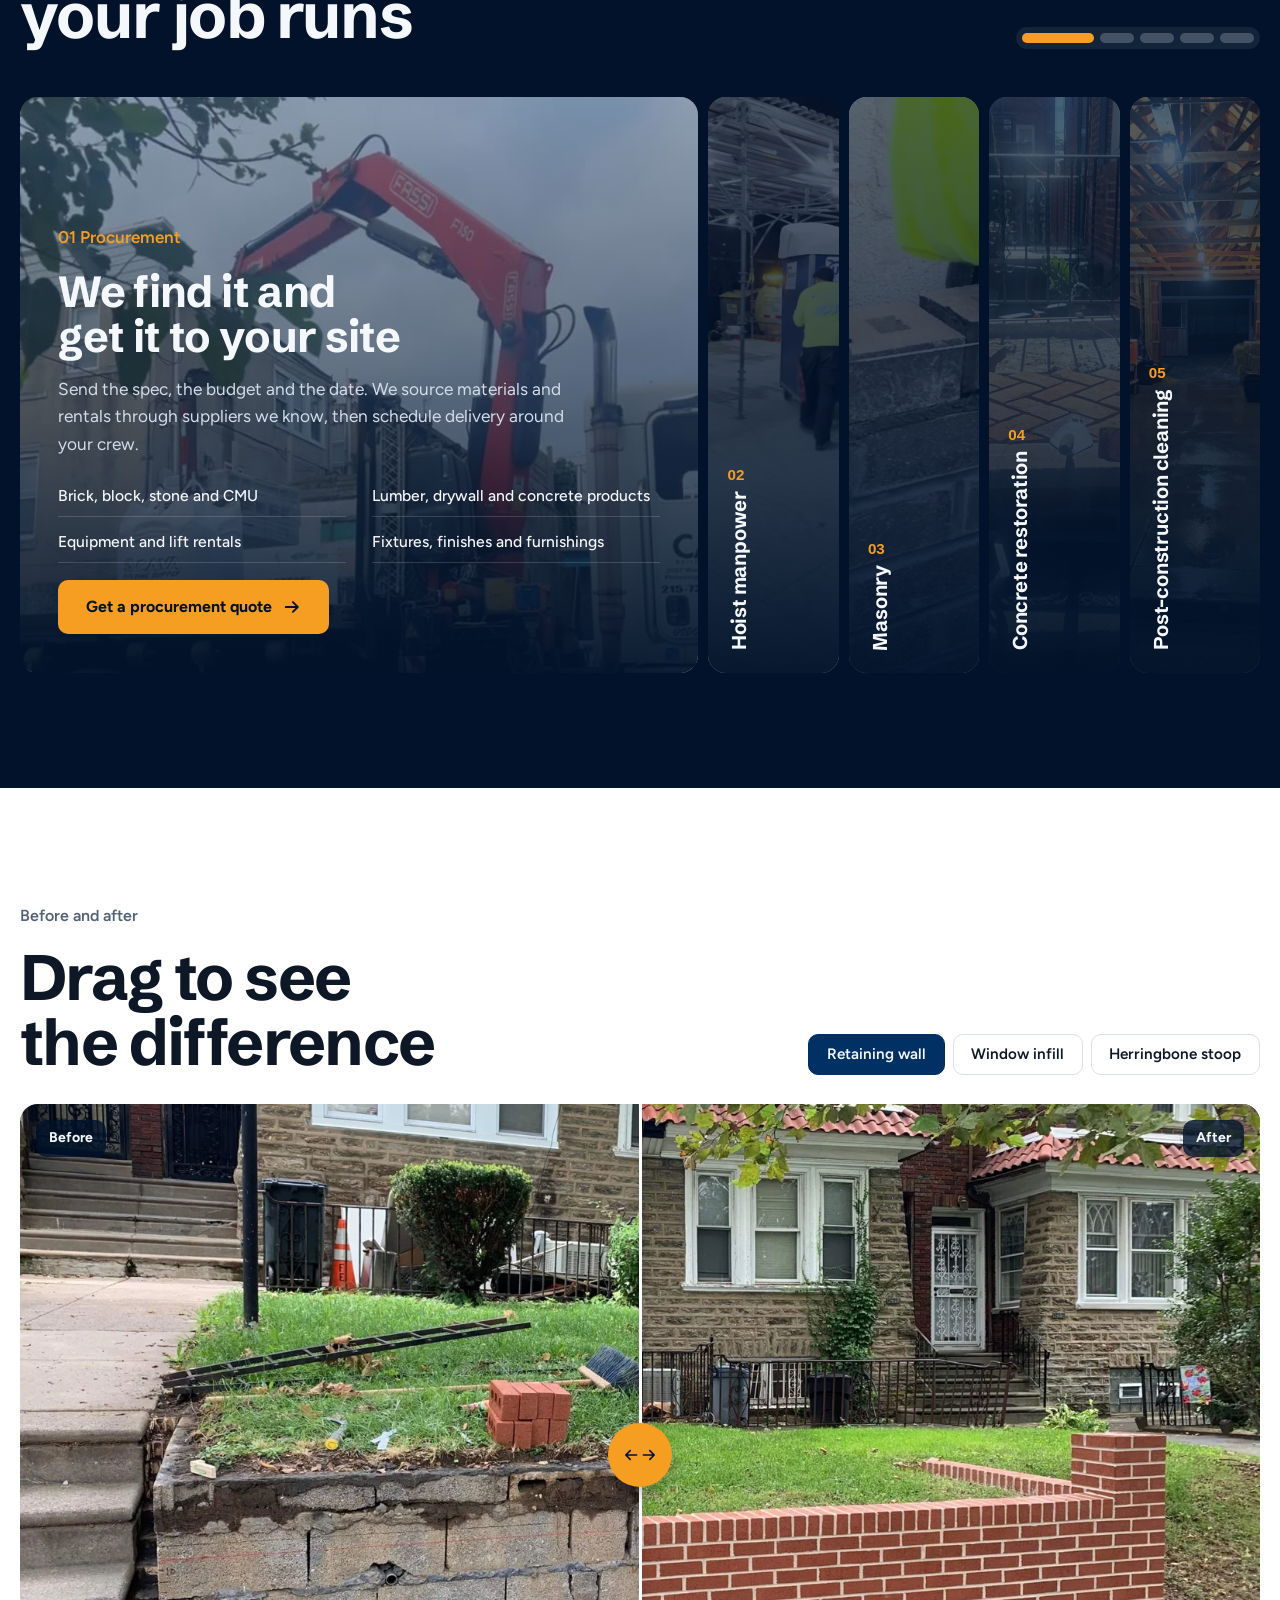
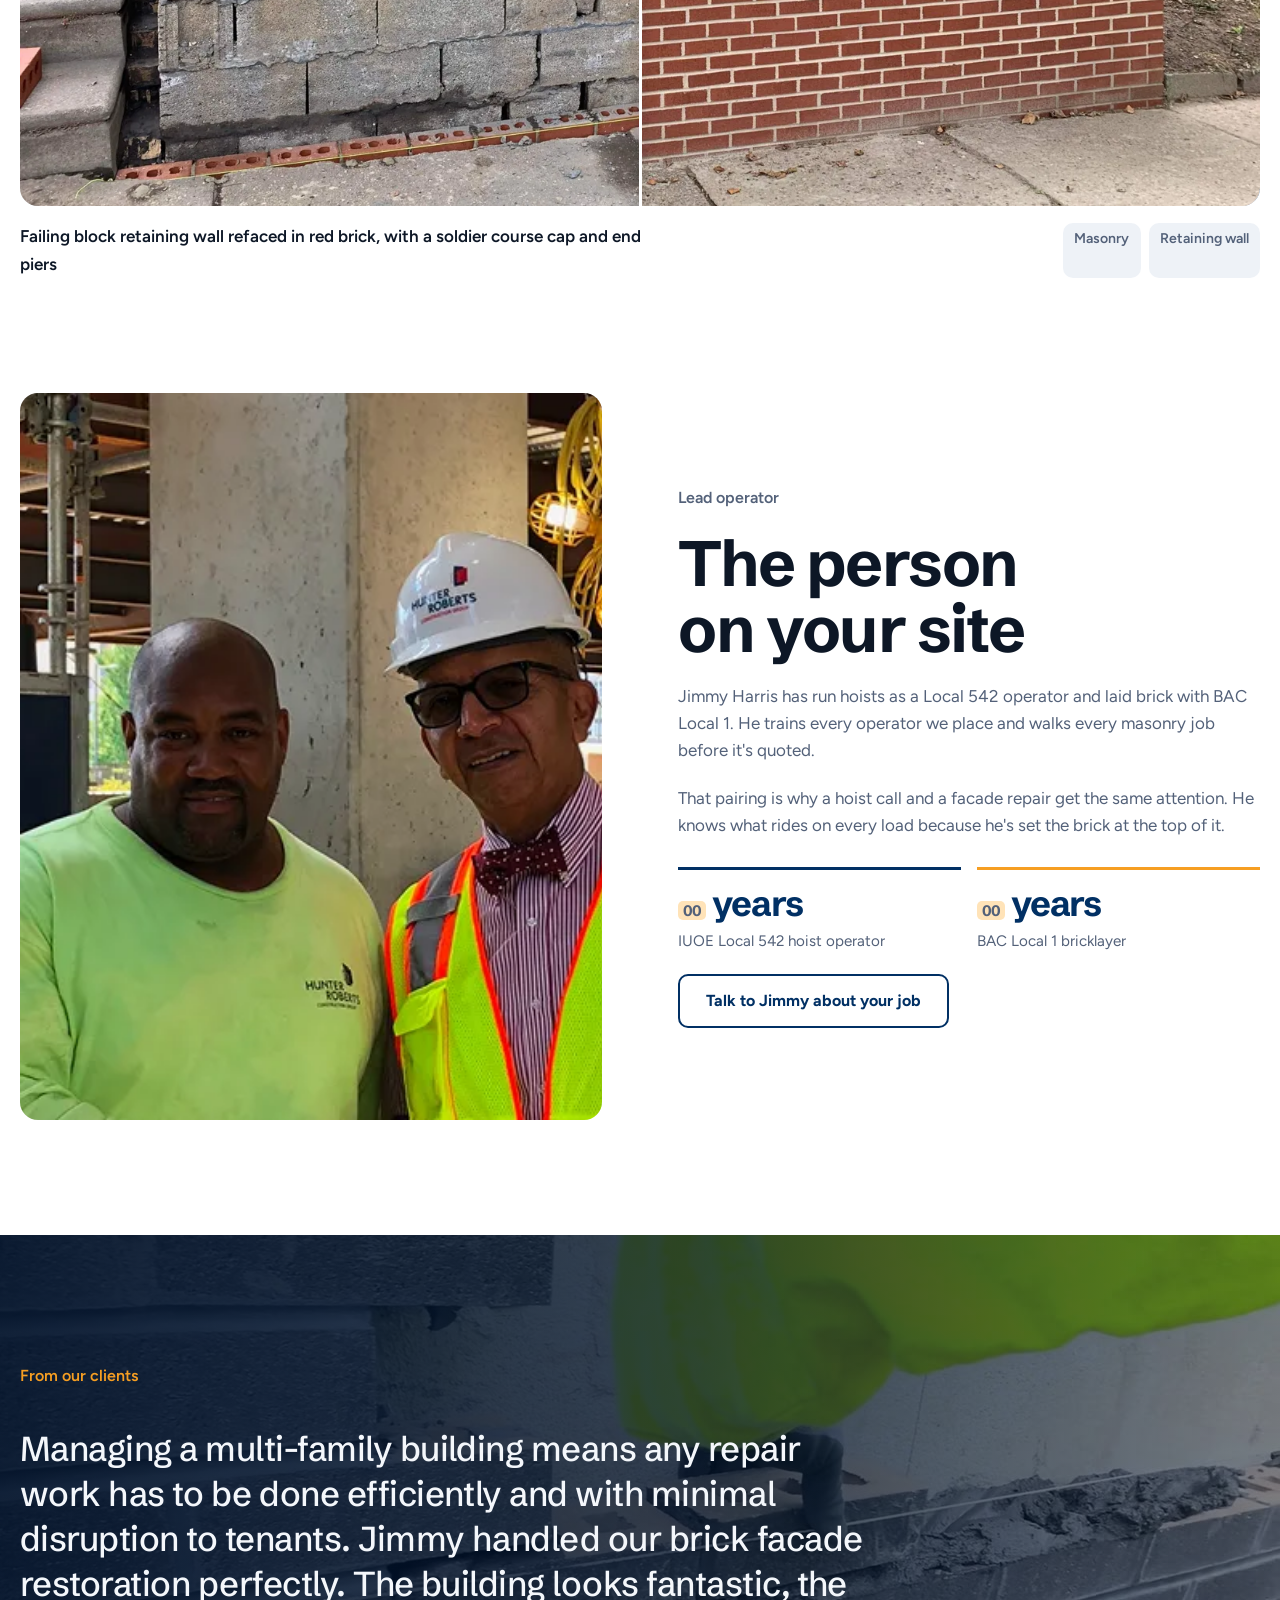
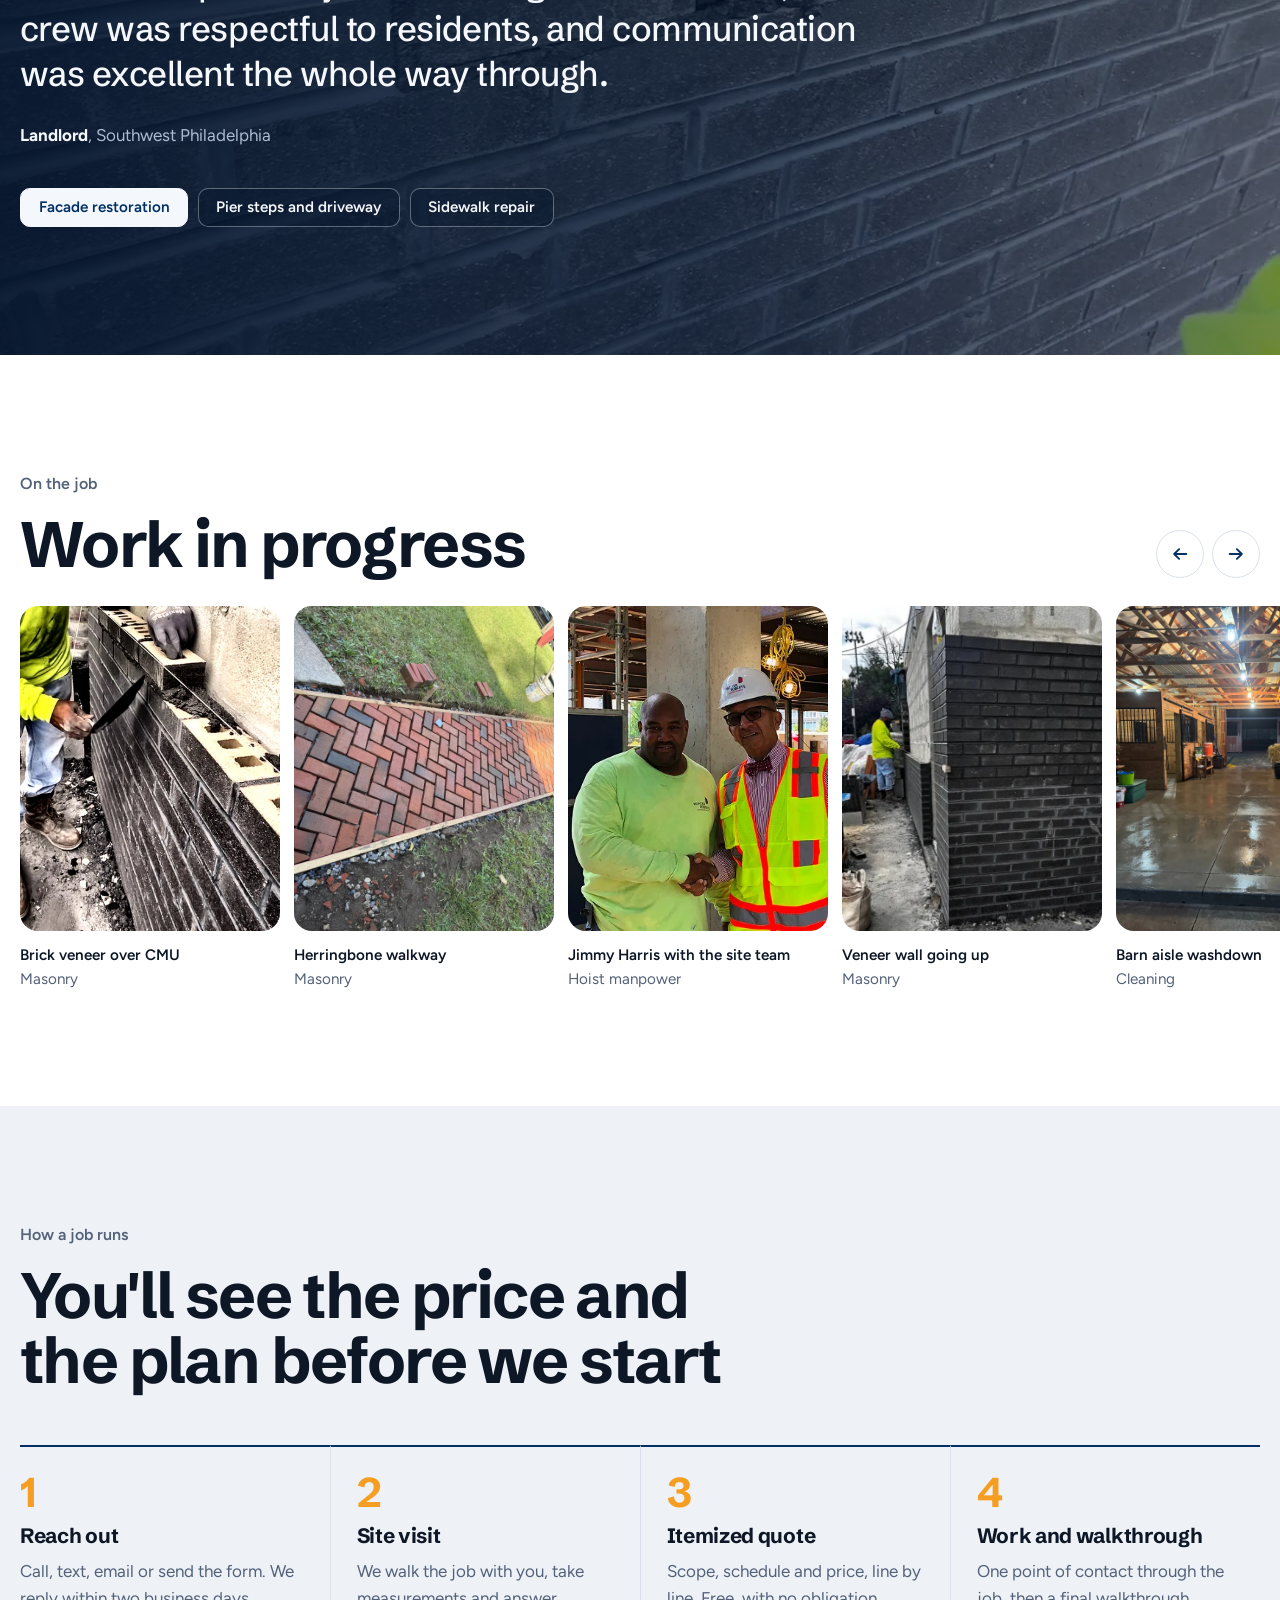
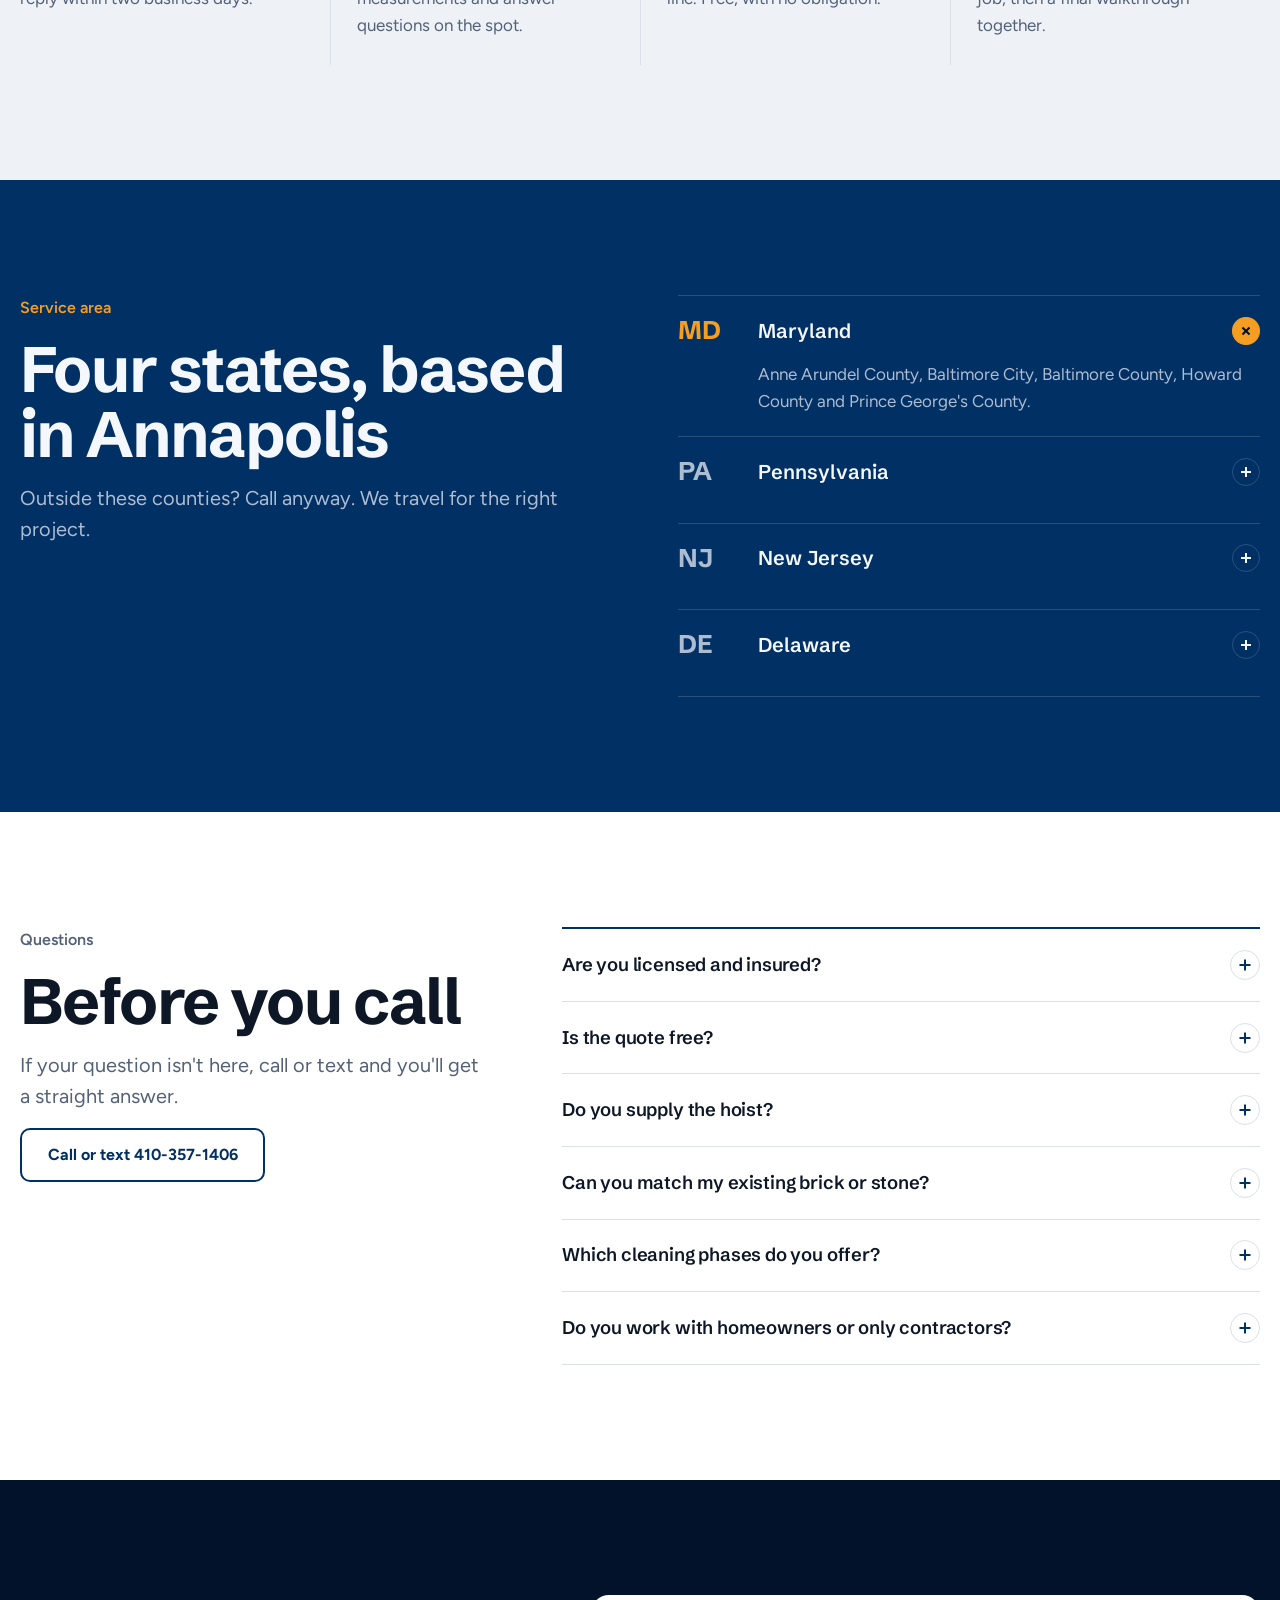
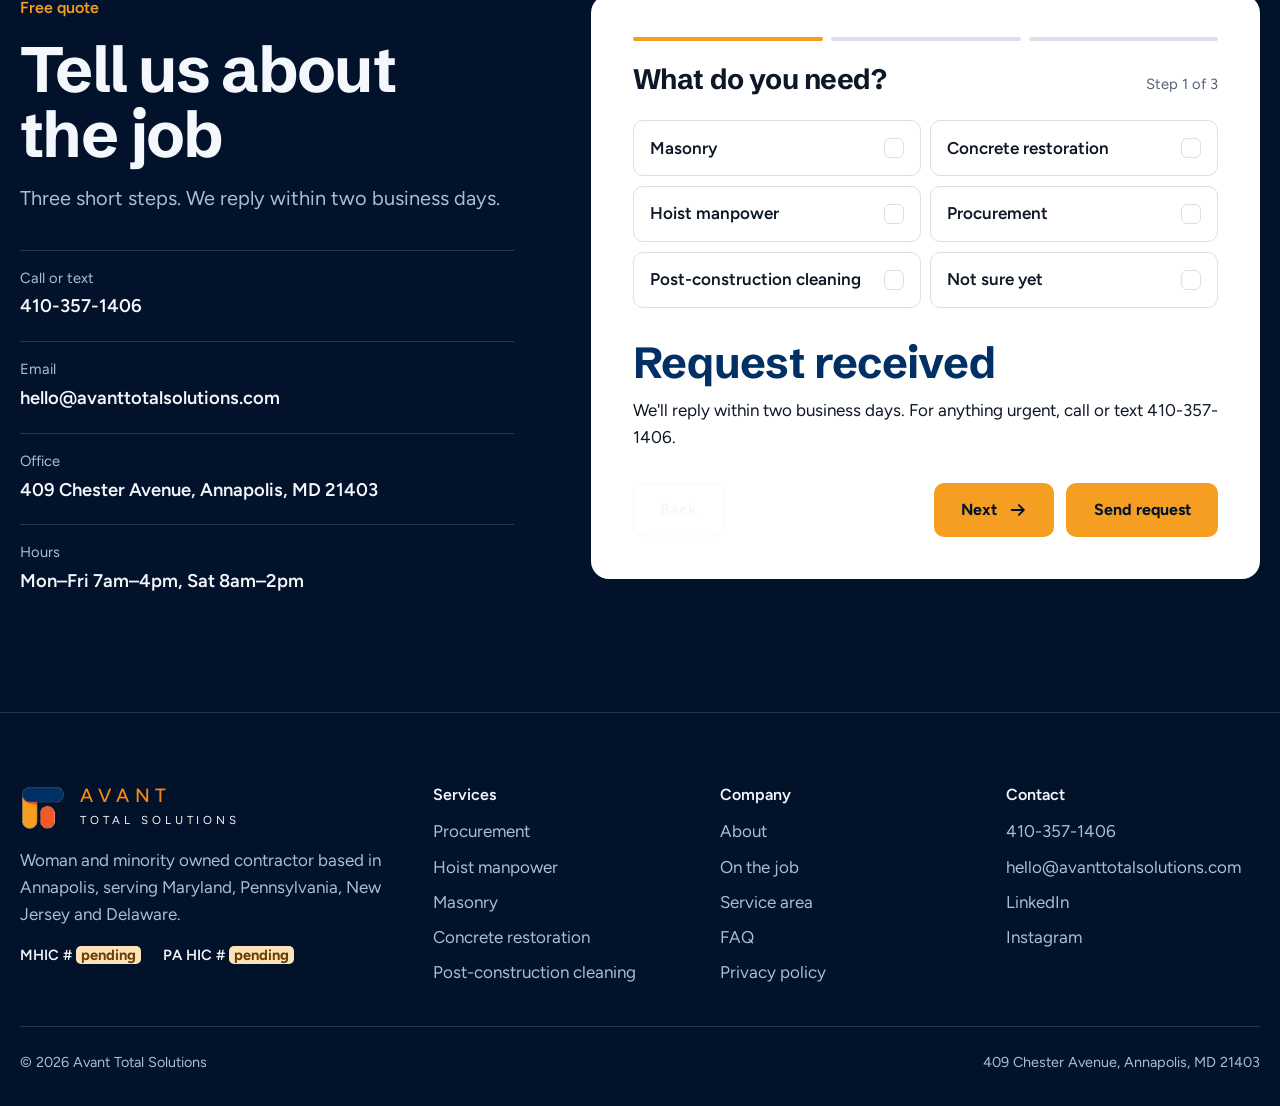
==== commit 5d71fc86: "Add real job photos, before-and-after slider and delivery clip Co-Authored-By: Claude Opus 5.5 <nore" ====
--- a/index.html
+++ b/index.html
@@ -56,7 +56,7 @@
     <nav class="nav" aria-label="Main">
       <a href="#services">Services</a>
       <a href="#about">About</a>
-      <a href="#onsite">On the job</a>
+      <a href="#work">Our work</a>
       <a href="#area">Service area</a>
       <a href="#faq">FAQ</a>
     </nav>
@@ -130,7 +130,7 @@
 
       <div class="svc" id="svc">
         <article class="svc-item" data-open="true" data-i="0">
-          <div class="bg"><video muted loop playsinline preload="none" poster="assets/video/procurement.jpg" aria-hidden="true"><source src="assets/video/procurement.mp4" type="video/mp4"></video></div>
+          <div class="bg"><video muted loop playsinline preload="none" poster="assets/video/delivery.jpg" aria-hidden="true"><source src="assets/video/delivery.mp4" type="video/mp4"></video></div>
           <button class="svc-trigger" type="button" aria-expanded="true" aria-controls="svc-0"><span class="svc-closed"><span class="n">01</span><span class="t">Procurement</span></span></button>
           <div class="svc-open" id="svc-0">
             <span class="n">01 Procurement</span>
@@ -163,7 +163,7 @@
           </div>
         </article>
         <article class="svc-item" data-open="false" data-i="3">
-          <div class="bg"><img src="assets/photo/concrete-trowel.webp" alt="" loading="lazy"></div>
+          <div class="bg"><img src="assets/photo/stoop-before.webp" alt="" loading="lazy"></div>
           <button class="svc-trigger" type="button" aria-expanded="false" aria-controls="svc-3"><span class="svc-closed"><span class="n">04</span><span class="t">Concrete restoration</span></span></button>
           <div class="svc-open" id="svc-3">
             <span class="n">04 Concrete restoration</span>
@@ -174,7 +174,7 @@
           </div>
         </article>
         <article class="svc-item" data-open="false" data-i="4">
-          <div class="bg"><img src="assets/photo/finished-interior.webp" alt="" loading="lazy"></div>
+          <div class="bg"><img src="assets/photo/barn-floor-clean.webp" alt="" loading="lazy"></div>
           <button class="svc-trigger" type="button" aria-expanded="false" aria-controls="svc-4"><span class="svc-closed"><span class="n">05</span><span class="t">Post-construction cleaning</span></span></button>
           <div class="svc-open" id="svc-4">
             <span class="n">05 Post-construction cleaning</span>
@@ -188,10 +188,34 @@
     </div>
   </section>
 
+  <section class="ba" id="work" aria-labelledby="work-title">
+    <div class="wrap">
+      <div class="ba-head">
+        <div class="head-text">
+          <span class="label">Before and after</span>
+          <h2 id="work-title">Drag to see the difference</h2>
+        </div>
+        <div class="ba-tabs" role="tablist" aria-label="Choose a project" id="ba-tabs">
+          <button role="tab" aria-selected="true" data-b="assets/photo/wall-before.webp" data-a="assets/photo/wall-after.webp" data-cap="Failing block retaining wall refaced in red brick, with a soldier course cap and end piers" data-tags="Masonry|Retaining wall">Retaining wall</button>
+          <button role="tab" aria-selected="false" tabindex="-1" data-b="assets/photo/window-before.webp" data-a="assets/photo/window-after.webp" data-cap="Window opening infilled with brick and mortar matched to the existing wall" data-tags="Masonry|Brick matching">Window infill</button>
+          <button role="tab" aria-selected="false" tabindex="-1" data-b="assets/photo/stoop-before.webp" data-a="assets/photo/stoop-after.webp" data-cap="Stoop rebuilt with a herringbone brick inlay inside a concrete border" data-tags="Concrete restoration|Masonry">Herringbone stoop</button>
+        </div>
+      </div>
+      <div class="compare" id="compare" style="--pos: 50%">
+        <img class="before" id="ba-before" src="assets/photo/wall-before.webp" alt="Before: cracked concrete block retaining wall with new brick starting at the base">
+        <div class="after-wrap"><img id="ba-after" src="assets/photo/wall-after.webp" alt="After: finished red brick retaining wall with end piers"></div>
+        <span class="tag-b">Before</span><span class="tag-a">After</span>
+        <input type="range" min="0" max="100" value="50" id="compare-range" aria-label="Slide to compare before and after">
+        <span class="handle" aria-hidden="true"><span class="grip"><svg><use href="#left"/></svg><svg><use href="#arrow"/></svg></span></span>
+      </div>
+      <div class="ba-cap"><p id="ba-cap">Failing block retaining wall refaced in red brick, with a soldier course cap and end piers</p><div class="ba-tags" id="ba-tags"><span>Masonry</span><span>Retaining wall</span></div></div>
+    </div>
+  </section>
+
   <section class="lead" id="about" aria-labelledby="about-title">
     <div class="wrap">
       <figure>
-        <img src="assets/photo/crew-two.webp" alt="Avant Total Solutions crew on a job site" width="580" height="453" loading="lazy">
+        <img src="assets/photo/crew-two.webp" alt="Jimmy Harris on a job site with a site supervisor" width="580" height="453" loading="lazy">
       </figure>
       <div class="lead-copy">
         <span class="label">Lead operator</span>
@@ -238,12 +262,12 @@
       </div>
     </div>
     <div class="strip" id="strip" tabindex="0" aria-label="Job site photos">
-      <figure><img src="assets/photo/brick-veneer-1.webp" alt="Dark brick veneer going up on a building" width="648" height="664"><figcaption>Brick veneer<span>Masonry</span></figcaption></figure>
-      <figure><img src="assets/photo/crew-handshake.webp" alt="ATS crew member shaking hands with a site supervisor" loading="lazy" width="375" height="442"><figcaption>Walkthrough with the site team<span>Hoist manpower</span></figcaption></figure>
-      <figure><img src="assets/photo/brick-level.webp" alt="Mason checking a brick wall with a level" loading="lazy" width="627" height="616"><figcaption>Plumb and level<span>Masonry</span></figcaption></figure>
+      <figure><img src="assets/photo/veneer-closeup.webp" alt="Mason laying dark brick veneer against new block" loading="lazy" width="1600" height="1067"><figcaption>Brick veneer over CMU<span>Masonry</span></figcaption></figure>
+      <figure><img src="assets/photo/herringbone-walk.webp" alt="Herringbone brick walkway set in a timber border" loading="lazy" width="1200" height="1600"><figcaption>Herringbone walkway<span>Masonry</span></figcaption></figure>
+      <figure><img src="assets/photo/crew-handshake.webp" alt="Jimmy Harris shaking hands with a site supervisor" loading="lazy" width="375" height="442"><figcaption>Jimmy Harris with the site team<span>Hoist manpower</span></figcaption></figure>
+      <figure><img src="assets/photo/brick-veneer-1.webp" alt="Dark brick veneer going up on a building" loading="lazy" width="648" height="664"><figcaption>Veneer wall going up<span>Masonry</span></figcaption></figure>
+      <figure><img src="assets/photo/barn-floor-clean.webp" alt="Barn aisle concrete floor freshly washed" loading="lazy" width="1200" height="1600"><figcaption>Barn aisle washdown<span>Cleaning</span></figcaption></figure>
       <figure><img src="assets/photo/crane-operator.webp" alt="Operator in the cab of a red crane" loading="lazy" width="487" height="614"><figcaption>Lifts on schedule<span>Hoist manpower</span></figcaption></figure>
-      <figure><img src="assets/photo/worker-hardhat.webp" alt="Crew member in an Avant hard hat" loading="lazy" width="521" height="669"><figcaption>Safety first, every shift<span>OSHA trained</span></figcaption></figure>
-      <figure><img src="assets/photo/pavers.webp" alt="Crew setting pavers from a pallet" loading="lazy" width="643" height="710"><figcaption>Pavers and walkways<span>Masonry</span></figcaption></figure>
     </div>
   </section>
 
--- a/assets/css/site.css
+++ b/assets/css/site.css
@@ -169,6 +169,30 @@
   .capsule-track { display: none; }
 }
 @media (max-width: 520px) { .svc-open ul { grid-template-columns: 1fr; } }
+
+/* Before and after */
+.ba { padding-block: clamp(4.5rem, 9vw, 7.5rem) 0; }
+.ba-head { display: flex; flex-wrap: wrap; justify-content: space-between; align-items: end; gap: 1.5rem 3rem; margin-bottom: 1.8rem; }
+.head-text { display: grid; gap: 1rem; max-width: 720px; }
+.ba-tabs { display: flex; flex-wrap: wrap; gap: .5rem; }
+.ba-tabs button { padding: .75rem 1.1rem; border-radius: var(--r-sm); border: 1.5px solid var(--line); background: var(--paper); color: var(--ink); font: 600 .95rem/1 var(--font-body); cursor: pointer; transition: background-color .2s, color .2s, border-color .2s; }
+.ba-tabs button[aria-selected="true"] { background: var(--navy); border-color: var(--navy); color: var(--on-dark); }
+.compare { position: relative; border-radius: var(--r); overflow: hidden; aspect-ratio: 16 / 10; max-height: 78vh; width: 100%; touch-action: pan-y; user-select: none; background: var(--mist); }
+.compare img { position: absolute; inset: 0; width: 100%; height: 100%; object-fit: cover; object-position: center 68%; }
+.compare .after-wrap { position: absolute; inset: 0; clip-path: inset(0 0 0 var(--pos, 50%)); }
+.compare .handle { position: absolute; top: 0; bottom: 0; left: var(--pos, 50%); width: 0; pointer-events: none; }
+.compare .handle::before { content: ""; position: absolute; top: 0; bottom: 0; left: -1.5px; width: 3px; background: var(--paper); box-shadow: 0 0 12px rgba(0,0,0,.35); }
+.compare .grip { position: absolute; top: 50%; left: 0; transform: translate(-50%, -50%); width: 64px; height: 64px; border-radius: 50%; background: var(--amber); color: var(--night); display: flex; align-items: center; justify-content: center; gap: 2px; box-shadow: 0 8px 24px -8px rgba(0,0,0,.5); }
+.compare .grip svg { width: 16px; height: 16px; }
+.compare input[type="range"] { position: absolute; inset: 0; width: 100%; height: 100%; opacity: 0; cursor: ew-resize; margin: 0; }
+.compare input[type="range"]:focus-visible ~ .handle .grip { outline: 3px solid var(--paper); outline-offset: 3px; }
+.compare .tag-b, .compare .tag-a { position: absolute; top: 1rem; padding: .45rem .8rem; border-radius: var(--r-sm); background: rgba(1,18,42,.8); color: var(--on-dark); font-size: .88rem; font-weight: 700; pointer-events: none; }
+.compare .tag-b { left: 1rem; } .compare .tag-a { right: 1rem; }
+.ba-cap { display: flex; flex-wrap: wrap; justify-content: space-between; gap: .8rem 2rem; margin-top: 1.1rem; }
+.ba-cap p { font-weight: 600; max-width: 60ch; }
+.ba-tags { display: flex; gap: .5rem; }
+.ba-tags span { padding: .3rem .7rem; border-radius: var(--r-sm); background: var(--mist); color: var(--muted); font-size: .88rem; font-weight: 600; }
+@media (max-width: 700px) { .compare { aspect-ratio: 3 / 4; } }
 
 /* Proof: footage behind client words */
 .proof { position: relative; color: var(--on-dark); isolation: isolate; overflow: hidden; background: var(--night); }
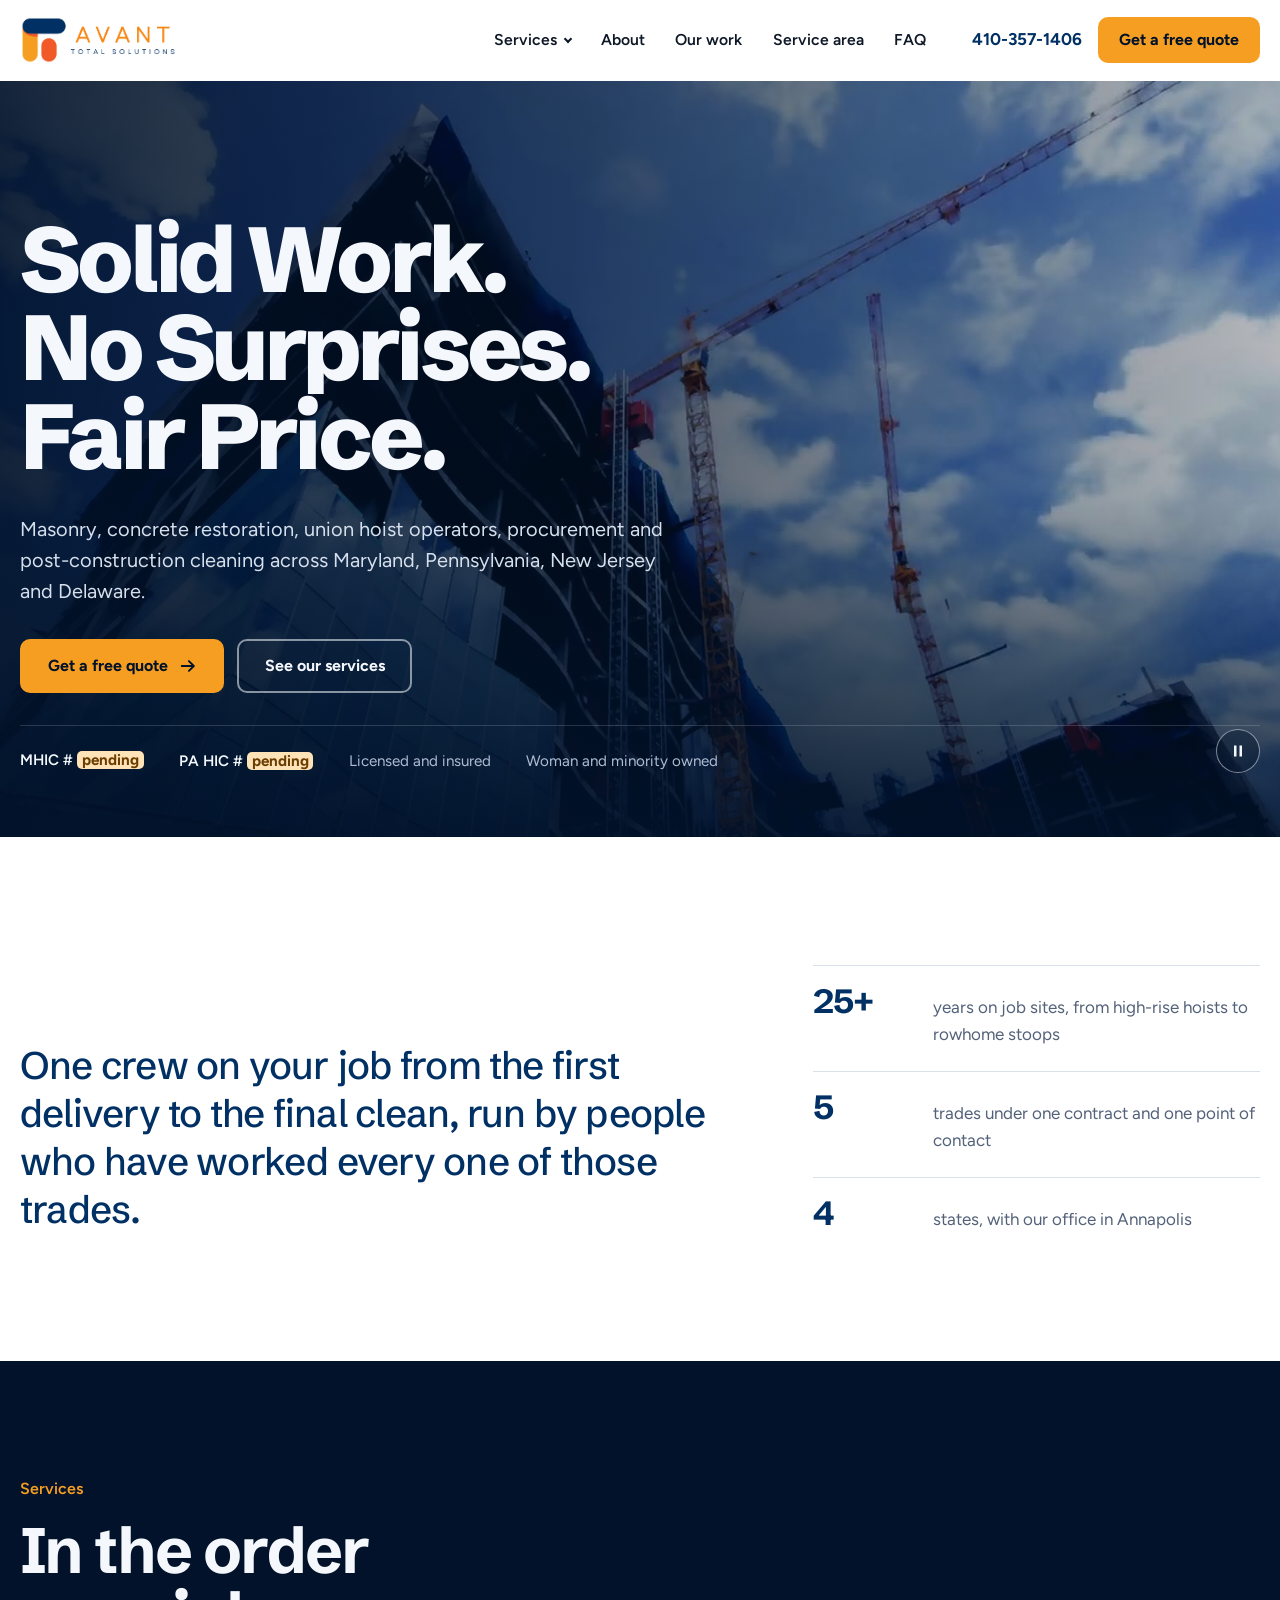
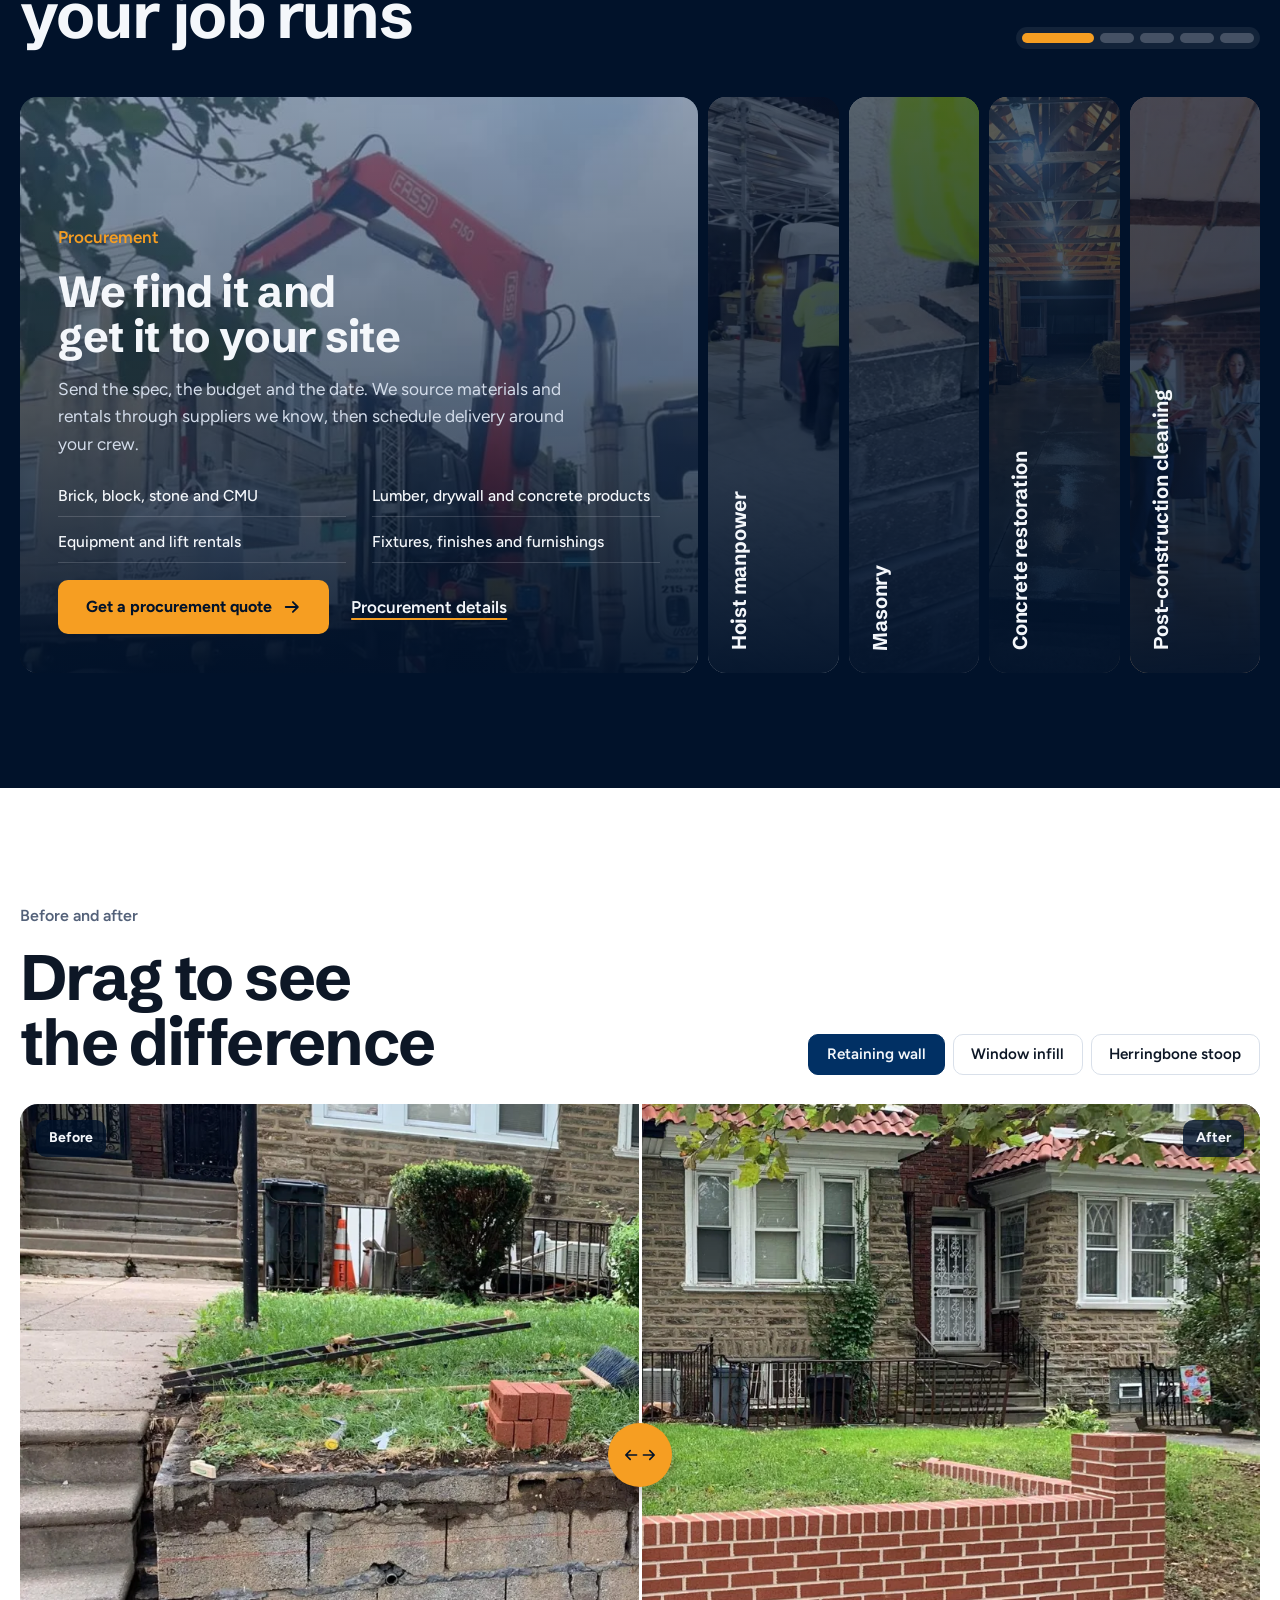
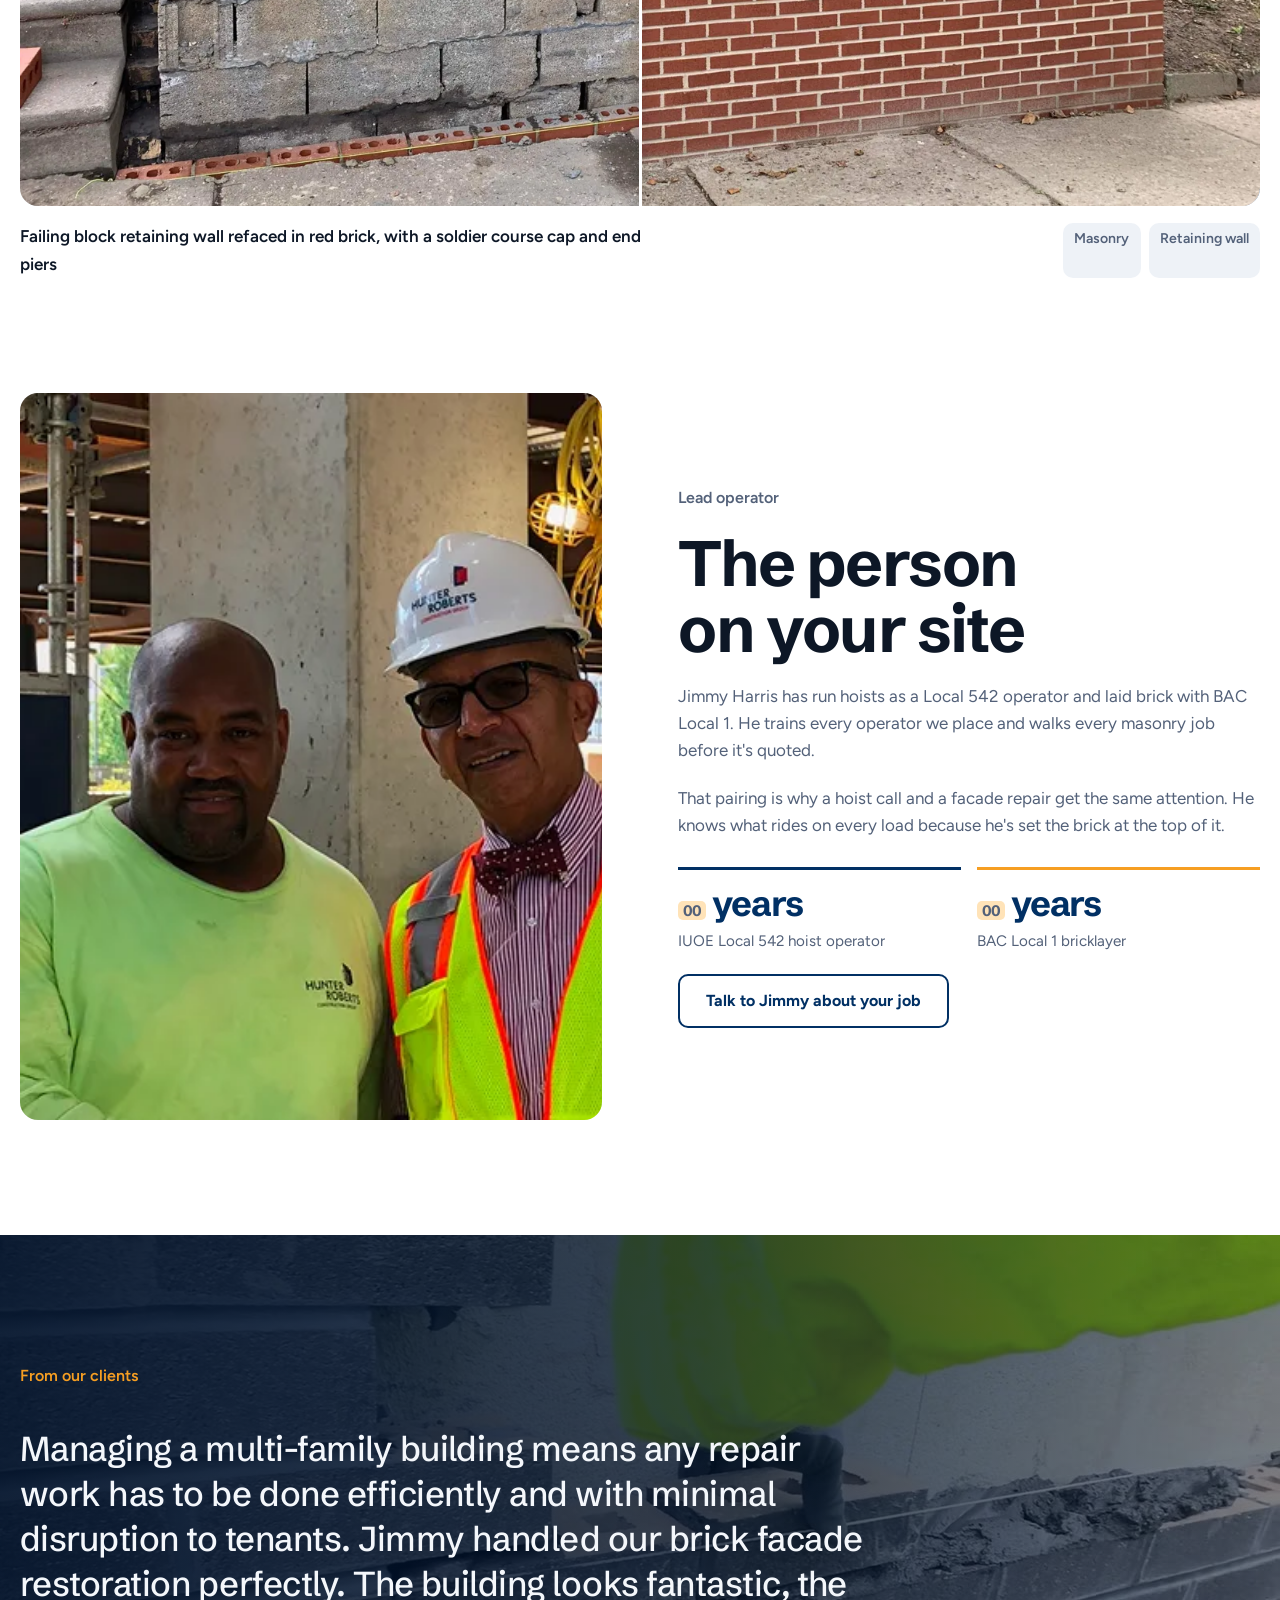
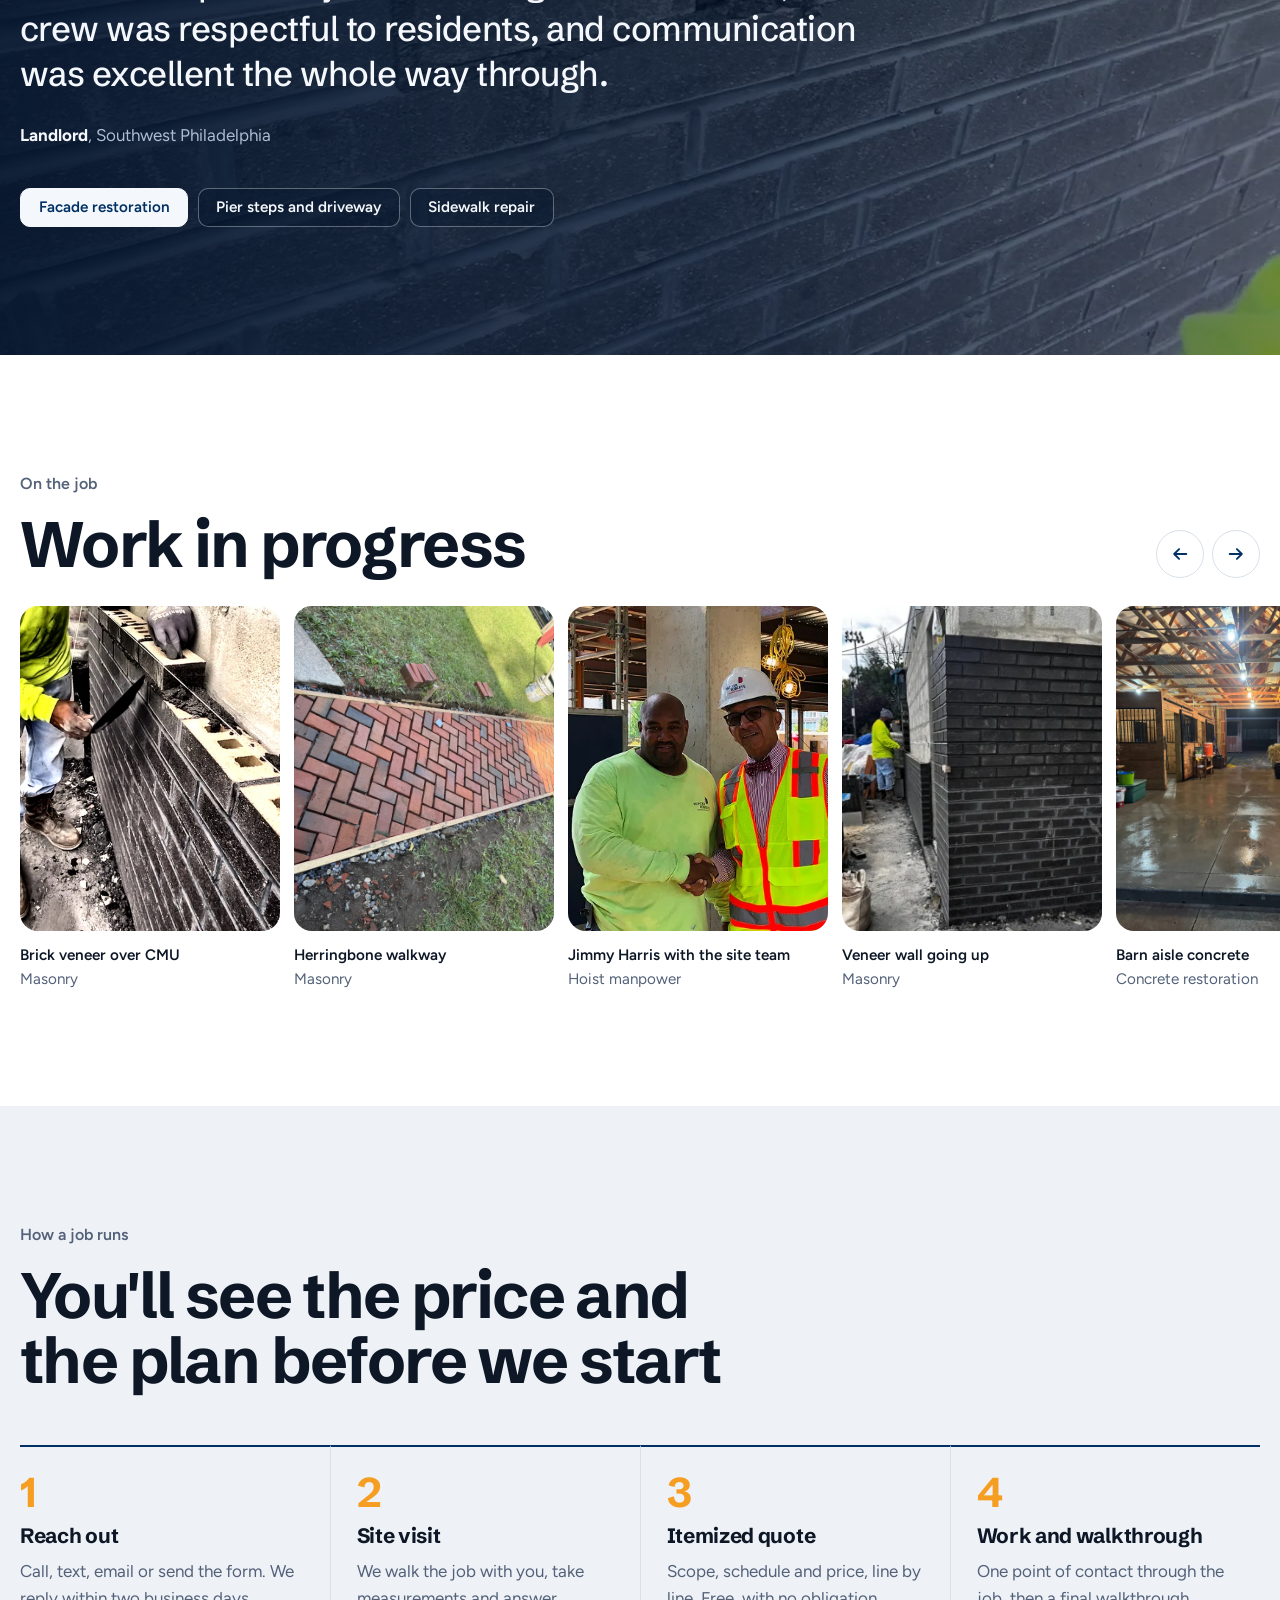
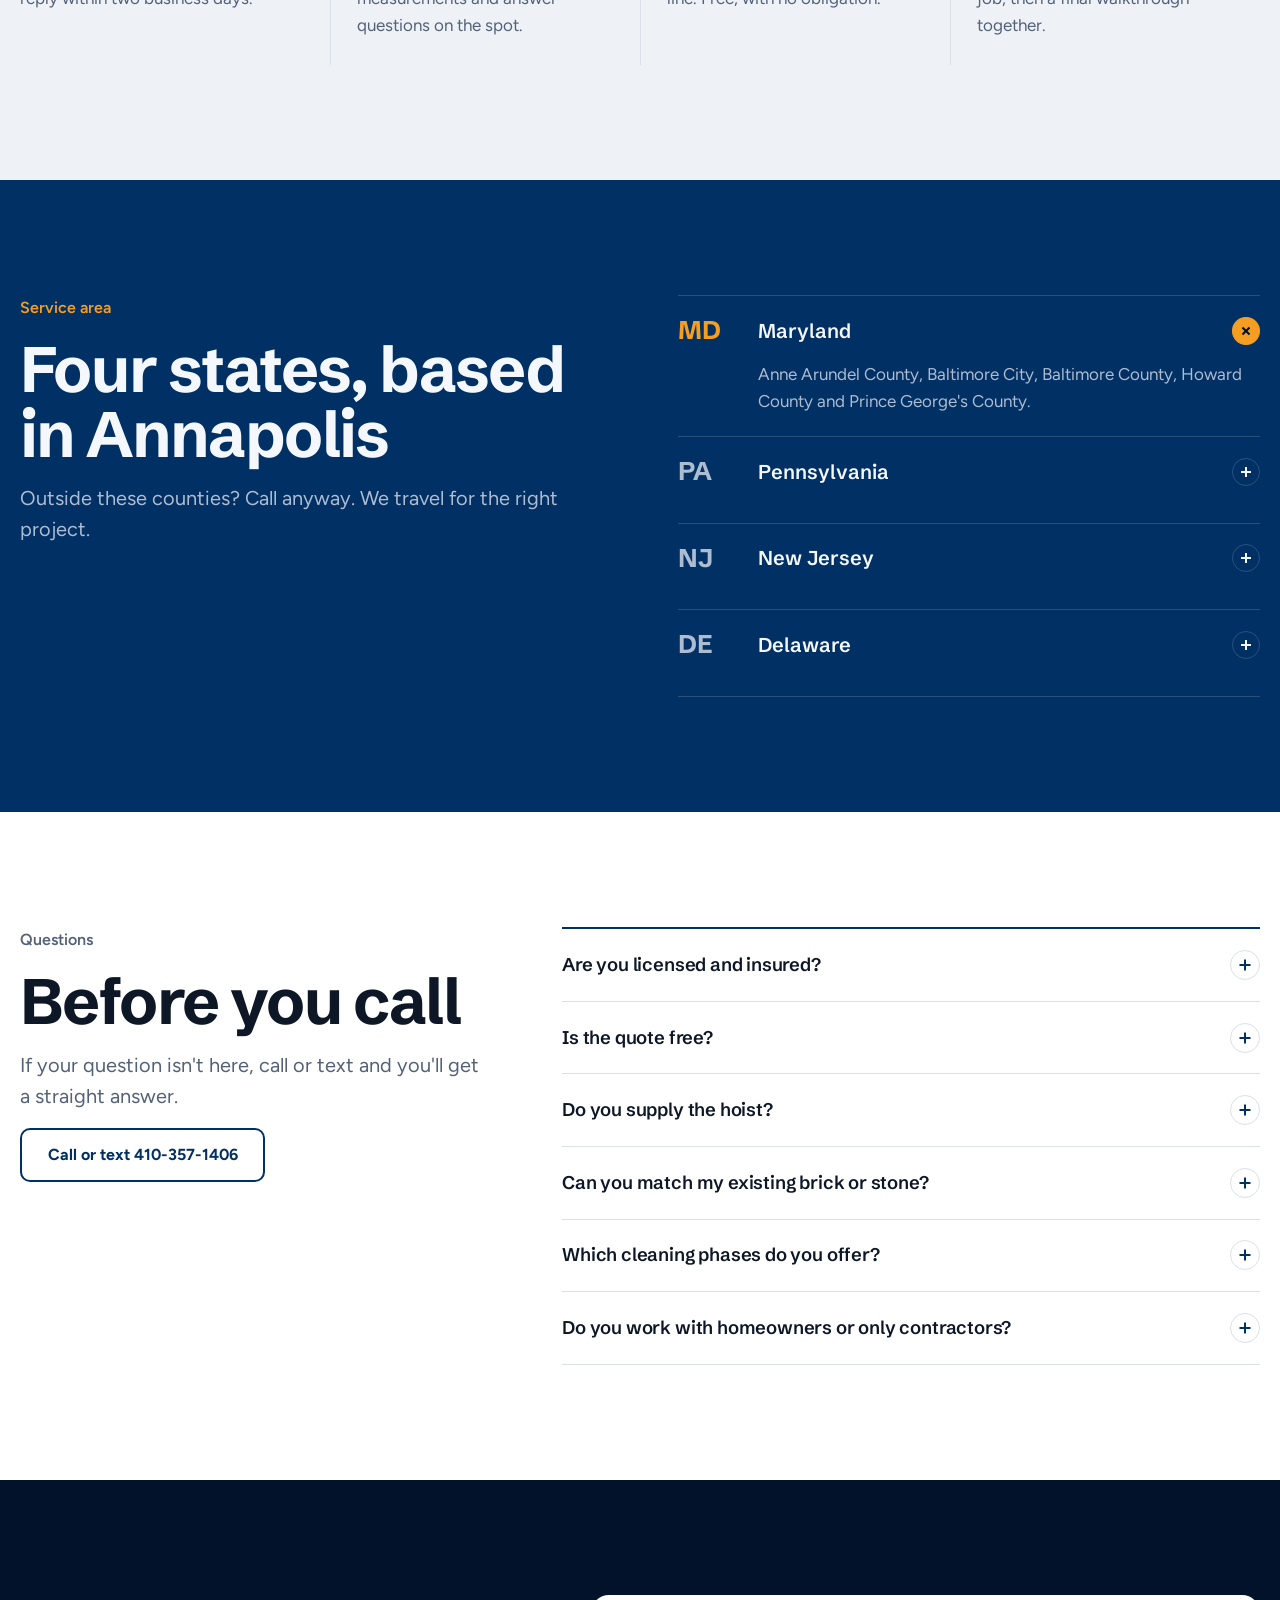
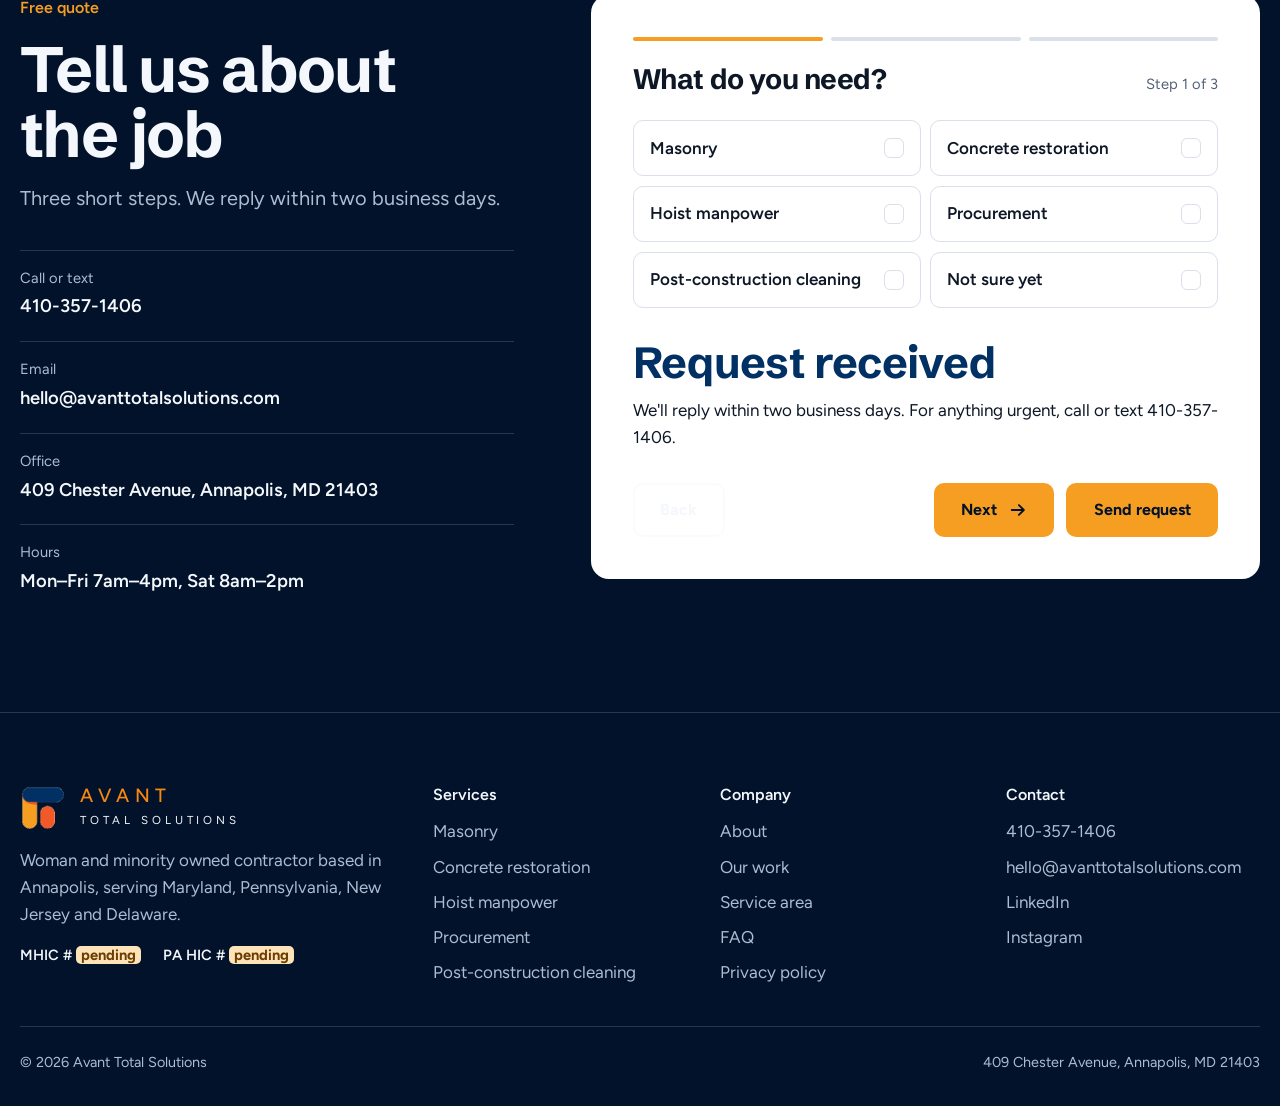
==== commit c2f4e866: "Add five service pages, services menu, sitemap and shared page build Co-Authored-By: Claude Opus 5.5" ====
--- a/index.html
+++ b/index.html
@@ -8,10 +8,12 @@
 <meta name="description" content="Masonry, concrete restoration, Local 542 hoist operators, procurement and post-construction cleaning across Maryland, Pennsylvania, New Jersey and Delaware. Free itemized quotes.">
 <link rel="canonical" href="https://www.avanttotalsolutions.com/">
 <meta property="og:type" content="website">
-<meta property="og:title" content="Avant Total Solutions">
-<meta property="og:description" content="Solid Work. No Surprises. Fair Price. Masonry, concrete restoration, hoist manpower, procurement and post-construction cleaning across MD, PA, NJ and DE.">
+<meta property="og:site_name" content="Avant Total Solutions">
+<meta property="og:title" content="Avant Total Solutions | Masonry, Concrete, Hoist Manpower and Cleaning">
+<meta property="og:description" content="Masonry, concrete restoration, Local 542 hoist operators, procurement and post-construction cleaning across Maryland, Pennsylvania, New Jersey and Delaware. Free itemized quotes.">
 <meta property="og:url" content="https://www.avanttotalsolutions.com/">
 <meta property="og:image" content="https://www.avanttotalsolutions.com/assets/video/hero.jpg">
+<meta name="twitter:card" content="summary_large_image">
 <meta name="theme-color" content="#01122a">
 <link rel="icon" type="image/png" sizes="32x32" href="assets/img/favicon-32.png">
 <link rel="apple-touch-icon" href="assets/img/apple-touch-icon.png">
@@ -23,21 +25,63 @@
 <script>document.documentElement.classList.add('js');</script>
 <script type="application/ld+json">
 {
-  "@context": "https://schema.org",
-  "@type": "HomeAndConstructionBusiness",
-  "name": "Avant Total Solutions",
-  "url": "https://www.avanttotalsolutions.com/",
-  "logo": "https://www.avanttotalsolutions.com/assets/img/logo-stacked.png",
-  "image": "https://www.avanttotalsolutions.com/assets/video/hero.jpg",
-  "telephone": "+1-410-357-1406",
-  "email": "hello@avanttotalsolutions.com",
-  "address": { "@type": "PostalAddress", "streetAddress": "409 Chester Avenue", "addressLocality": "Annapolis", "addressRegion": "MD", "postalCode": "21403", "addressCountry": "US" },
-  "areaServed": ["Maryland", "Pennsylvania", "New Jersey", "Delaware"],
-  "openingHoursSpecification": [
-    { "@type": "OpeningHoursSpecification", "dayOfWeek": ["Monday","Tuesday","Wednesday","Thursday","Friday"], "opens": "07:00", "closes": "16:00" },
-    { "@type": "OpeningHoursSpecification", "dayOfWeek": "Saturday", "opens": "08:00", "closes": "14:00" }
-  ],
-  "sameAs": ["https://www.linkedin.com/company/avant-total-solutions/", "https://www.instagram.com/at.solutions__"]
+ "@context": "https://schema.org",
+ "@graph": [
+  {
+   "@type": "HomeAndConstructionBusiness",
+   "@id": "https://www.avanttotalsolutions.com/#business",
+   "name": "Avant Total Solutions",
+   "url": "https://www.avanttotalsolutions.com/",
+   "logo": "https://www.avanttotalsolutions.com/assets/img/logo-stacked.png",
+   "image": "https://www.avanttotalsolutions.com/assets/video/hero.jpg",
+   "telephone": "+1-410-357-1406",
+   "email": "hello@avanttotalsolutions.com",
+   "address": {
+    "@type": "PostalAddress",
+    "streetAddress": "409 Chester Avenue",
+    "addressLocality": "Annapolis",
+    "addressRegion": "MD",
+    "postalCode": "21403",
+    "addressCountry": "US"
+   },
+   "areaServed": [
+    "Maryland",
+    "Pennsylvania",
+    "New Jersey",
+    "Delaware"
+   ],
+   "openingHoursSpecification": [
+    {
+     "@type": "OpeningHoursSpecification",
+     "dayOfWeek": [
+      "Monday",
+      "Tuesday",
+      "Wednesday",
+      "Thursday",
+      "Friday"
+     ],
+     "opens": "07:00",
+     "closes": "16:00"
+    },
+    {
+     "@type": "OpeningHoursSpecification",
+     "dayOfWeek": "Saturday",
+     "opens": "08:00",
+     "closes": "14:00"
+    }
+   ],
+   "sameAs": [
+    "https://www.linkedin.com/company/avant-total-solutions/",
+    "https://www.instagram.com/at.solutions__"
+   ]
+  },
+  {
+   "@type": "WebSite",
+   "@id": "https://www.avanttotalsolutions.com/#site",
+   "url": "https://www.avanttotalsolutions.com/",
+   "name": "Avant Total Solutions"
+  }
+ ]
 }
 </script>
 </head>
@@ -54,7 +98,10 @@
   <div class="wrap">
     <a class="brand" href="#top" aria-label="Avant Total Solutions home"><img src="assets/img/logo-horizontal.png" alt="Avant Total Solutions" width="375" height="115"></a>
     <nav class="nav" aria-label="Main">
-      <a href="#services">Services</a>
+      <div class="nav-dd" id="nav-dd" data-open="false">
+        <button type="button" id="nav-dd-btn" aria-expanded="false" aria-controls="dd-panel">Services</button>
+        <div class="dd-panel" id="dd-panel"><a href="masonry.html"><b>Masonry</b><small>Brick, stone, tuckpointing and facades</small></a><a href="concrete-restoration.html"><b>Concrete restoration</b><small>Spall repair, steps, sidewalks and ADA ramps</small></a><a href="hoist-manpower.html"><b>Hoist manpower</b><small>Local 542 trained operators for your hoist</small></a><a href="procurement.html"><b>Procurement</b><small>Materials and rentals, sourced and delivered</small></a><a href="post-construction-cleaning.html"><b>Post-construction cleaning</b><small>Rough, final and touch-up cleans</small></a><a class="all" href="#services">All services</a></div>
+      </div>
       <a href="#about">About</a>
       <a href="#work">Our work</a>
       <a href="#area">Service area</a>
@@ -72,8 +119,9 @@
   <div class="wrap">
     <nav aria-label="Mobile">
       <a href="#services">Services</a>
+      <div class="sub"><a href="masonry.html">Masonry</a><a href="concrete-restoration.html">Concrete restoration</a><a href="hoist-manpower.html">Hoist manpower</a><a href="procurement.html">Procurement</a><a href="post-construction-cleaning.html">Post-construction cleaning</a></div>
       <a href="#about">About</a>
-      <a href="#onsite">On the job</a>
+      <a href="#work">Our work</a>
       <a href="#area">Service area</a>
       <a href="#faq">FAQ</a>
     </nav>
@@ -131,57 +179,57 @@
       <div class="svc" id="svc">
         <article class="svc-item" data-open="true" data-i="0">
           <div class="bg"><video muted loop playsinline preload="none" poster="assets/video/delivery.jpg" aria-hidden="true"><source src="assets/video/delivery.mp4" type="video/mp4"></video></div>
-          <button class="svc-trigger" type="button" aria-expanded="true" aria-controls="svc-0"><span class="svc-closed"><span class="n">01</span><span class="t">Procurement</span></span></button>
+          <button class="svc-trigger" type="button" aria-expanded="true" aria-controls="svc-0"><span class="svc-closed"><span class="t">Procurement</span></span></button>
           <div class="svc-open" id="svc-0">
-            <span class="n">01 Procurement</span>
+            <span class="n">Procurement</span>
             <h3>We find it and get it to your site</h3>
             <p>Send the spec, the budget and the date. We source materials and rentals through suppliers we know, then schedule delivery around your crew.</p>
             <ul><li>Brick, block, stone and CMU</li><li>Lumber, drywall and concrete products</li><li>Equipment and lift rentals</li><li>Fixtures, finishes and furnishings</li></ul>
-            <a class="btn btn-amber" href="#quote" data-pick="Procurement">Get a procurement quote <svg class="arrow"><use href="#arrow"/></svg></a>
+            <div class="acts"><a class="btn btn-amber" href="#quote" data-pick="Procurement">Get a procurement quote <svg class="arrow"><use href="#arrow"/></svg></a><a class="svc-more" href="procurement.html">Procurement details</a></div>
           </div>
         </article>
         <article class="svc-item" data-open="false" data-i="1">
           <div class="bg"><video muted loop playsinline preload="none" poster="assets/video/hoist.jpg" aria-hidden="true"><source src="assets/video/hoist.mp4" type="video/mp4"></video></div>
-          <button class="svc-trigger" type="button" aria-expanded="false" aria-controls="svc-1"><span class="svc-closed"><span class="n">02</span><span class="t">Hoist manpower</span></span></button>
+          <button class="svc-trigger" type="button" aria-expanded="false" aria-controls="svc-1"><span class="svc-closed"><span class="t">Hoist manpower</span></span></button>
           <div class="svc-open" id="svc-1">
-            <span class="n">02 Hoist manpower</span>
+            <span class="n">Hoist manpower</span>
             <h3>Local 542 operators for your hoist</h3>
             <p>You supply the hoist and we supply the operator. Jimmy Harris trains every operator we place, so deliveries, material moves and personnel lifts keep pace with your schedule.</p>
             <ul><li>Outside construction hoists</li><li>Inside personnel and material elevators</li><li>High-rise and multi-family sites</li><li>Placement in a few business days</li></ul>
-            <a class="btn btn-amber" href="#quote" data-pick="Hoist manpower">Request an operator <svg class="arrow"><use href="#arrow"/></svg></a>
+            <div class="acts"><a class="btn btn-amber" href="#quote" data-pick="Hoist manpower">Request an operator <svg class="arrow"><use href="#arrow"/></svg></a><a class="svc-more" href="hoist-manpower.html">Hoist manpower details</a></div>
           </div>
         </article>
         <article class="svc-item" data-open="false" data-i="2">
           <div class="bg"><video muted loop playsinline preload="none" poster="assets/video/masonry.jpg" aria-hidden="true"><source src="assets/video/masonry.mp4" type="video/mp4"></video></div>
-          <button class="svc-trigger" type="button" aria-expanded="false" aria-controls="svc-2"><span class="svc-closed"><span class="n">03</span><span class="t">Masonry</span></span></button>
+          <button class="svc-trigger" type="button" aria-expanded="false" aria-controls="svc-2"><span class="svc-closed"><span class="t">Masonry</span></span></button>
           <div class="svc-open" id="svc-2">
-            <span class="n">03 Masonry</span>
+            <span class="n">Masonry</span>
             <h3>Brick and stone, set by a Local 1 crew</h3>
             <p>New work and repair on rowhomes, houses and commercial buildings. We match existing brick and mortar so a repair blends into the wall around it.</p>
             <ul><li>Tuckpointing and repointing</li><li>Facade and chimney restoration</li><li>Brick veneer and CMU walls</li><li>Patios, walkways and steps</li></ul>
-            <a class="btn btn-amber" href="#quote" data-pick="Masonry">Get a masonry quote <svg class="arrow"><use href="#arrow"/></svg></a>
+            <div class="acts"><a class="btn btn-amber" href="#quote" data-pick="Masonry">Get a masonry quote <svg class="arrow"><use href="#arrow"/></svg></a><a class="svc-more" href="masonry.html">Masonry details</a></div>
           </div>
         </article>
         <article class="svc-item" data-open="false" data-i="3">
-          <div class="bg"><img src="assets/photo/stoop-before.webp" alt="" loading="lazy"></div>
-          <button class="svc-trigger" type="button" aria-expanded="false" aria-controls="svc-3"><span class="svc-closed"><span class="n">04</span><span class="t">Concrete restoration</span></span></button>
+          <div class="bg"><img src="assets/photo/barn-floor-clean.webp" alt="" loading="lazy"></div>
+          <button class="svc-trigger" type="button" aria-expanded="false" aria-controls="svc-3"><span class="svc-closed"><span class="t">Concrete restoration</span></span></button>
           <div class="svc-open" id="svc-3">
-            <span class="n">04 Concrete restoration</span>
+            <span class="n">Concrete restoration</span>
             <h3>Repair what's cracked. Pour what's new.</h3>
             <p>Spalling, cracks and settled slabs repaired to last, and new flatwork poured and finished to match the block.</p>
             <ul><li>Spall and crack repair</li><li>Step and stoop rebuilds</li><li>Sidewalks, curb cuts and ADA ramps</li><li>Slabs, pads and stamped finishes</li></ul>
-            <a class="btn btn-amber" href="#quote" data-pick="Concrete restoration">Get a concrete quote <svg class="arrow"><use href="#arrow"/></svg></a>
+            <div class="acts"><a class="btn btn-amber" href="#quote" data-pick="Concrete restoration">Get a concrete quote <svg class="arrow"><use href="#arrow"/></svg></a><a class="svc-more" href="concrete-restoration.html">Concrete restoration details</a></div>
           </div>
         </article>
         <article class="svc-item" data-open="false" data-i="4">
-          <div class="bg"><img src="assets/photo/barn-floor-clean.webp" alt="" loading="lazy"></div>
-          <button class="svc-trigger" type="button" aria-expanded="false" aria-controls="svc-4"><span class="svc-closed"><span class="n">05</span><span class="t">Post-construction cleaning</span></span></button>
+          <div class="bg"><img src="assets/photo/finished-interior.webp" alt="" loading="lazy"></div>
+          <button class="svc-trigger" type="button" aria-expanded="false" aria-controls="svc-4"><span class="svc-closed"><span class="t">Post-construction cleaning</span></span></button>
           <div class="svc-open" id="svc-4">
-            <span class="n">05 Post-construction cleaning</span>
+            <span class="n">Post-construction cleaning</span>
             <h3>Hand over the keys clean</h3>
             <p>The three standard phases, scheduled around your punch list. If your job needs something different, ask for a custom scope.</p>
             <ul><li>Rough clean during construction</li><li>Final clean before turnover</li><li>Touch-up clean before move-in</li><li>Custom scope on request</li></ul>
-            <a class="btn btn-amber" href="#quote" data-pick="Post-construction cleaning">Get a cleaning quote <svg class="arrow"><use href="#arrow"/></svg></a>
+            <div class="acts"><a class="btn btn-amber" href="#quote" data-pick="Post-construction cleaning">Get a cleaning quote <svg class="arrow"><use href="#arrow"/></svg></a><a class="svc-more" href="post-construction-cleaning.html">Post-construction cleaning details</a></div>
           </div>
         </article>
       </div>
@@ -266,7 +314,7 @@
       <figure><img src="assets/photo/herringbone-walk.webp" alt="Herringbone brick walkway set in a timber border" loading="lazy" width="1200" height="1600"><figcaption>Herringbone walkway<span>Masonry</span></figcaption></figure>
       <figure><img src="assets/photo/crew-handshake.webp" alt="Jimmy Harris shaking hands with a site supervisor" loading="lazy" width="375" height="442"><figcaption>Jimmy Harris with the site team<span>Hoist manpower</span></figcaption></figure>
       <figure><img src="assets/photo/brick-veneer-1.webp" alt="Dark brick veneer going up on a building" loading="lazy" width="648" height="664"><figcaption>Veneer wall going up<span>Masonry</span></figcaption></figure>
-      <figure><img src="assets/photo/barn-floor-clean.webp" alt="Barn aisle concrete floor freshly washed" loading="lazy" width="1200" height="1600"><figcaption>Barn aisle washdown<span>Cleaning</span></figcaption></figure>
+      <figure><img src="assets/photo/barn-floor-clean.webp" alt="Finished concrete floor in a barn aisle" loading="lazy" width="1200" height="1600"><figcaption>Barn aisle concrete<span>Concrete restoration</span></figcaption></figure>
       <figure><img src="assets/photo/crane-operator.webp" alt="Operator in the cab of a red crane" loading="lazy" width="487" height="614"><figcaption>Lifts on schedule<span>Hoist manpower</span></figcaption></figure>
     </div>
   </section>
@@ -400,8 +448,8 @@
         <p>Woman and minority owned contractor based in Annapolis, serving Maryland, Pennsylvania, New Jersey and Delaware.</p>
         <div class="licenses"><span>MHIC # <span class="pending">pending</span></span><span>PA HIC # <span class="pending">pending</span></span></div>
       </div>
-      <div><h4>Services</h4><ul><li><a href="#services" data-open="0">Procurement</a></li><li><a href="#services" data-open="1">Hoist manpower</a></li><li><a href="#services" data-open="2">Masonry</a></li><li><a href="#services" data-open="3">Concrete restoration</a></li><li><a href="#services" data-open="4">Post-construction cleaning</a></li></ul></div>
-      <div><h4>Company</h4><ul><li><a href="#about">About</a></li><li><a href="#onsite">On the job</a></li><li><a href="#area">Service area</a></li><li><a href="#faq">FAQ</a></li><li><a href="#top">Privacy policy</a></li></ul></div>
+      <div><h4>Services</h4><ul><li><a href="masonry.html">Masonry</a></li><li><a href="concrete-restoration.html">Concrete restoration</a></li><li><a href="hoist-manpower.html">Hoist manpower</a></li><li><a href="procurement.html">Procurement</a></li><li><a href="post-construction-cleaning.html">Post-construction cleaning</a></li></ul></div>
+      <div><h4>Company</h4><ul><li><a href="#about">About</a></li><li><a href="#work">Our work</a></li><li><a href="#area">Service area</a></li><li><a href="#faq">FAQ</a></li><li><a href="#top">Privacy policy</a></li></ul></div>
       <div><h4>Contact</h4><ul><li><a href="tel:+14103571406">410-357-1406</a></li><li><a href="mailto:hello@avanttotalsolutions.com">hello@avanttotalsolutions.com</a></li><li><a href="https://www.linkedin.com/company/avant-total-solutions/">LinkedIn</a></li><li><a href="https://www.instagram.com/at.solutions__">Instagram</a></li></ul></div>
     </div>
     <div class="foot-legal"><span>© 2026 Avant Total Solutions</span><span>409 Chester Avenue, Annapolis, MD 21403</span></div>
--- a/assets/css/site.css
+++ b/assets/css/site.css
@@ -347,3 +347,74 @@
   html { scroll-behavior: auto; }
   *, *::before, *::after { animation: none !important; transition-duration: .01ms !important; }
 }
+
+/* Services dropdown */
+.nav-dd { position: relative; }
+.nav-dd > button::after { content: ""; display: inline-block; width: 6px; height: 6px; margin-left: .45rem; border-right: 2px solid currentColor; border-bottom: 2px solid currentColor; transform: translateY(-3px) rotate(45deg); transition: transform .2s; }
+.nav-dd[data-open="true"] > button::after { transform: translateY(1px) rotate(225deg); }
+.dd-panel { position: absolute; top: calc(100% + 14px); left: -1rem; width: 360px; padding: .5rem; background: var(--paper); border: 1px solid var(--line); border-radius: var(--r); box-shadow: 0 24px 48px -24px rgba(1,18,42,.45); display: grid; opacity: 0; visibility: hidden; transform: translateY(-6px); transition: opacity .2s, transform .25s var(--ease), visibility .2s; }
+.nav-dd[data-open="true"] .dd-panel { opacity: 1; visibility: visible; transform: none; }
+.dd-panel a { display: grid; gap: .15rem; padding: .75rem .9rem; border-radius: var(--r-sm); text-decoration: none; color: var(--ink); }
+.dd-panel a:hover { background: var(--mist); color: var(--ink); }
+.dd-panel b { font-weight: 700; font-size: 1rem; }
+.dd-panel small { color: var(--muted); font-size: .88rem; line-height: 1.35; }
+.dd-panel .all { border-top: 1px solid var(--line); margin-top: .3rem; padding-top: .85rem; color: var(--navy); font-weight: 700; }
+.nav a[aria-current="page"] { color: var(--flame); }
+.mobile-menu .sub { display: flex; flex-wrap: wrap; gap: .5rem; padding: .3rem 0 1rem; border-bottom: 1px solid var(--on-dark-line); }
+.mobile-menu .sub a { padding: .55rem .9rem; border: 1.5px solid var(--on-dark-line); border-radius: var(--r-sm); text-decoration: none; font-weight: 600; font-size: .95rem; }
+
+/* Service page hero */
+.page-hero { position: relative; min-height: clamp(460px, 64vh, 660px); display: grid; align-items: end; color: var(--on-dark); background: var(--night); overflow: hidden; isolation: isolate; }
+.page-hero video, .page-hero img.bgimg { position: absolute; inset: 0; width: 100%; height: 100%; object-fit: cover; z-index: -2; }
+.page-hero::after { content: ""; position: absolute; inset: 0; z-index: -1; background: linear-gradient(90deg, rgba(1,18,42,.92) 0%, rgba(1,18,42,.6) 55%, rgba(1,18,42,.25) 100%), linear-gradient(0deg, rgba(1,18,42,.8) 0%, rgba(1,18,42,0) 50%); }
+.page-hero .wrap { width: 100%; padding-block: clamp(3.5rem, 8vw, 6rem) clamp(2.5rem, 5vw, 3.5rem); display: grid; gap: 1.4rem; }
+.crumbs { display: flex; flex-wrap: wrap; gap: .5rem; font-size: .92rem; color: var(--on-dark-muted); }
+.crumbs a { color: var(--on-dark-muted); text-decoration: none; }
+.crumbs a:hover { color: var(--amber); }
+.crumbs span[aria-hidden] { opacity: .6; }
+.page-hero h1 { font-size: clamp(2.6rem, 6vw, 5rem); font-weight: 800; letter-spacing: -0.04em; line-height: .96; max-width: 16ch; }
+.page-hero .lede { color: #d6dfec; max-width: 54ch; }
+
+/* Service page body */
+.sp { padding-block: clamp(4rem, 8vw, 6.5rem); }
+.sp.mist { background: var(--mist); }
+.sp-head { display: grid; gap: 1rem; max-width: 760px; margin-bottom: clamp(2rem, 4vw, 3rem); }
+.split { display: grid; grid-template-columns: minmax(0, 1fr) minmax(0, 1fr); gap: clamp(2rem, 6vw, 5.5rem); align-items: start; }
+.split .copy { display: grid; gap: 1.2rem; min-width: 0; }
+.split .copy p { color: var(--muted); max-width: 58ch; }
+.split .copy p.big { font: 500 clamp(1.4rem, 2.4vw, 1.9rem)/1.3 var(--font-display); letter-spacing: -0.015em; color: var(--navy); }
+.split figure { margin: 0; }
+.split figure img { width: 100%; aspect-ratio: 4 / 5; object-fit: cover; border-radius: var(--r); }
+.scope-groups { display: grid; grid-template-columns: repeat(auto-fit, minmax(240px, 1fr)); gap: clamp(1.5rem, 3vw, 2.5rem); }
+.scope-groups section { display: grid; gap: .9rem; align-content: start; padding-top: 1.2rem; border-top: 2px solid var(--navy); }
+.scope-groups h3 { font-size: 1.35rem; }
+.scope-groups ul { list-style: none; margin: 0; padding: 0; display: grid; }
+.scope-groups li { padding: .6rem 0; border-bottom: 1px solid var(--line); font-weight: 500; }
+.signs { list-style: none; margin: 0; padding: 0; display: grid; grid-template-columns: repeat(3, minmax(0, 1fr)); gap: 1rem; }
+.signs.four { grid-template-columns: repeat(4, minmax(0, 1fr)); }
+@media (max-width: 1000px) { .signs, .signs.four { grid-template-columns: repeat(2, minmax(0, 1fr)); } }
+@media (max-width: 560px) { .signs, .signs.four { grid-template-columns: 1fr; } }
+.signs li { display: grid; gap: .4rem; align-content: start; padding: 1.4rem; background: var(--mist); border-radius: var(--r); }
+.signs b { font: 600 1.15rem/1.25 var(--font-display); color: var(--navy); }
+.signs span { color: var(--muted); font-size: .98rem; }
+.phases { display: grid; grid-template-columns: repeat(3, minmax(0, 1fr)); gap: 1.25rem; }
+.phase { display: grid; gap: .9rem; align-content: start; padding: 1.6rem; border-radius: var(--r); background: var(--paper); border: 1px solid var(--line); }
+.phase .when { color: var(--flame); font-weight: 600; }
+.phase ul { list-style: none; margin: 0; padding: 0; display: grid; }
+.phase li { padding: .5rem 0; border-top: 1px solid var(--line); color: var(--muted); font-size: .98rem; }
+@media (max-width: 900px) { .split { grid-template-columns: 1fr; } .split figure { max-width: 520px; } .phases { grid-template-columns: 1fr; } }
+.related { display: grid; grid-template-columns: repeat(auto-fit, minmax(260px, 1fr)); gap: 1rem; }
+.related a { position: relative; display: grid; align-content: end; min-height: 260px; padding: 1.5rem; border-radius: var(--r); overflow: hidden; color: var(--on-dark); text-decoration: none; isolation: isolate; }
+.related a img { position: absolute; inset: 0; width: 100%; height: 100%; object-fit: cover; z-index: -2; transition: transform .8s var(--ease); }
+.related a::after { content: ""; position: absolute; inset: 0; z-index: -1; background: linear-gradient(0deg, rgba(1,18,42,.9), rgba(1,18,42,.2)); }
+.related a:hover img { transform: scale(1.04); }
+.related b { font: 700 1.5rem/1.1 var(--font-display); letter-spacing: -0.02em; }
+.related span { color: #d3dcea; margin-top: .3rem; }
+.cta-band { background: var(--night); color: var(--on-dark); }
+.cta-band .wrap { padding-block: clamp(3.5rem, 7vw, 5.5rem); display: flex; flex-wrap: wrap; justify-content: space-between; align-items: center; gap: 1.5rem 3rem; }
+.cta-band h2 { font-size: var(--step-3); max-width: 20ch; }
+.cta-band .acts { display: flex; flex-wrap: wrap; gap: .8rem; }
+.svc-open .acts { display: flex; flex-wrap: wrap; align-items: center; gap: .6rem 1.4rem; }
+.svc-more { color: var(--on-dark); font-weight: 600; text-underline-offset: 5px; text-decoration-thickness: 1.5px; text-decoration-color: var(--amber); }
+.svc-more:hover { color: var(--amber); }
+@media (min-width: 901px) { .steps.three { grid-template-columns: repeat(3, minmax(0, 1fr)); } }
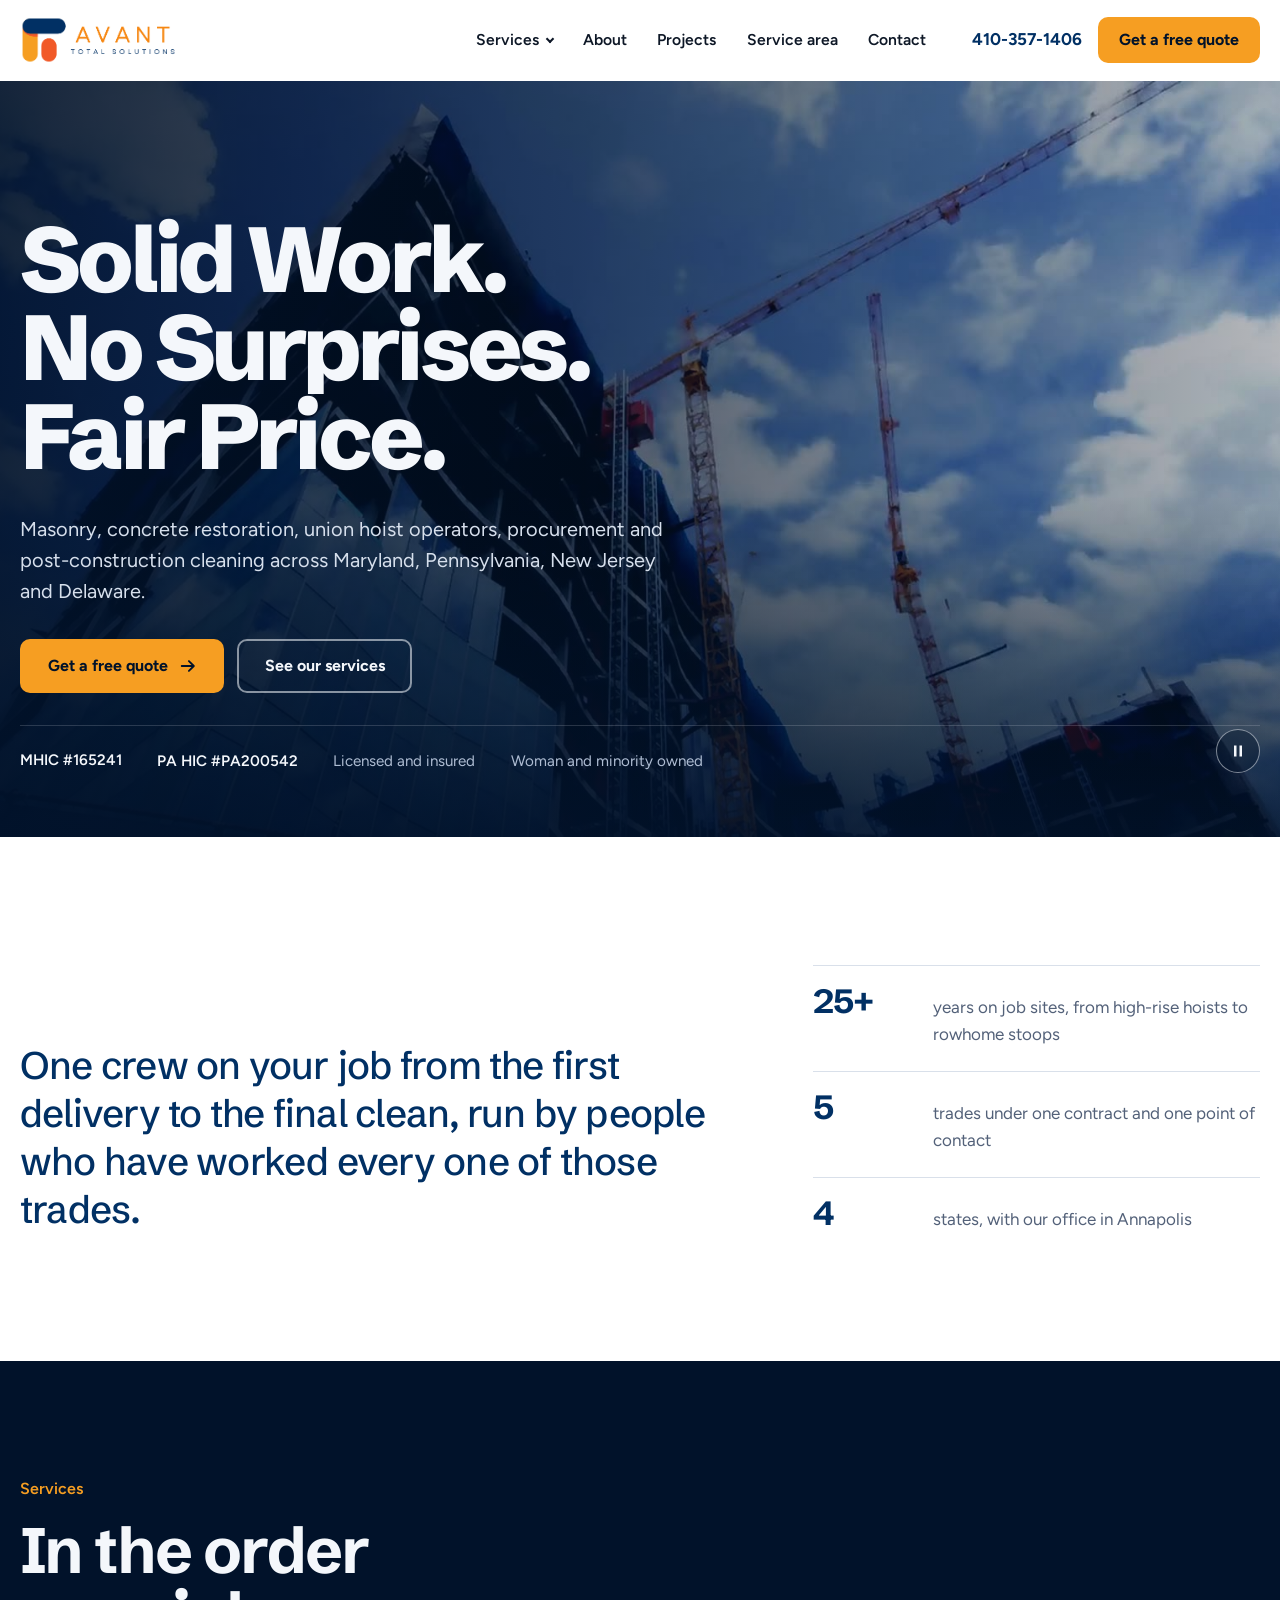
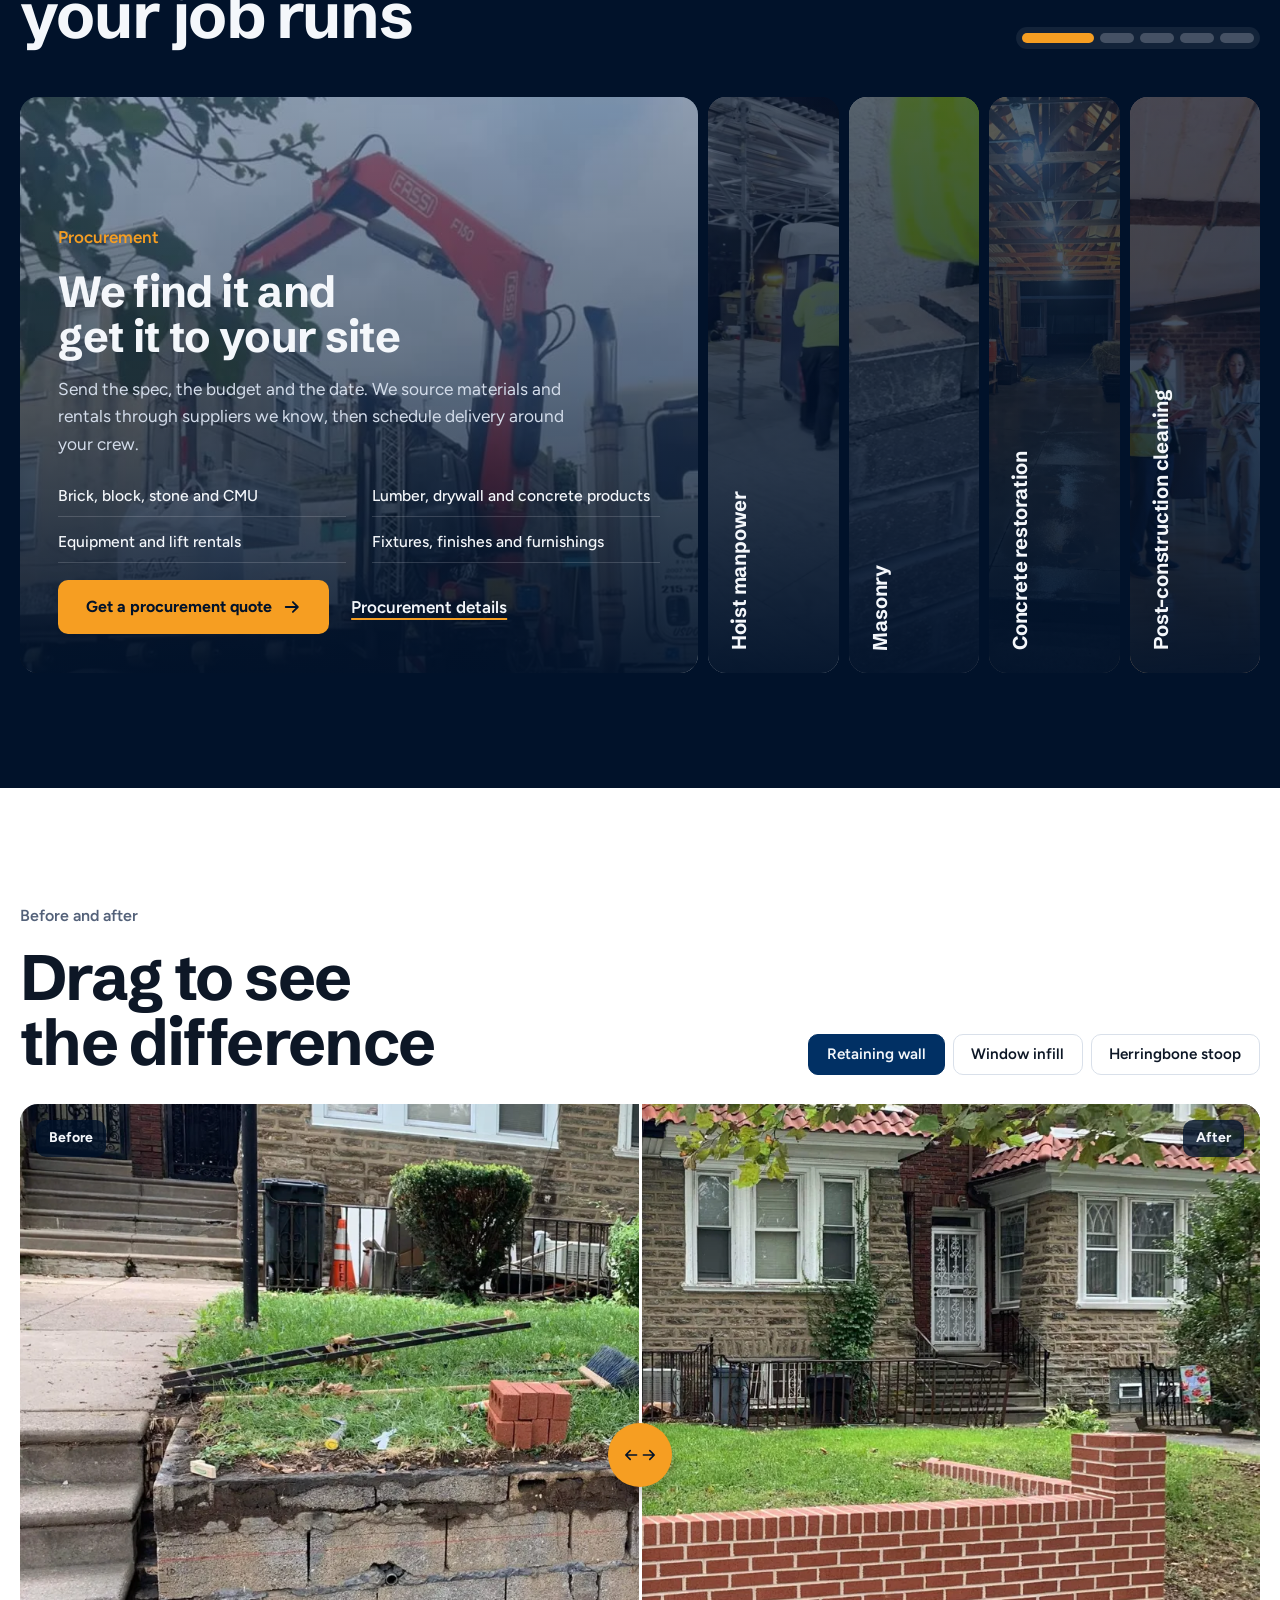
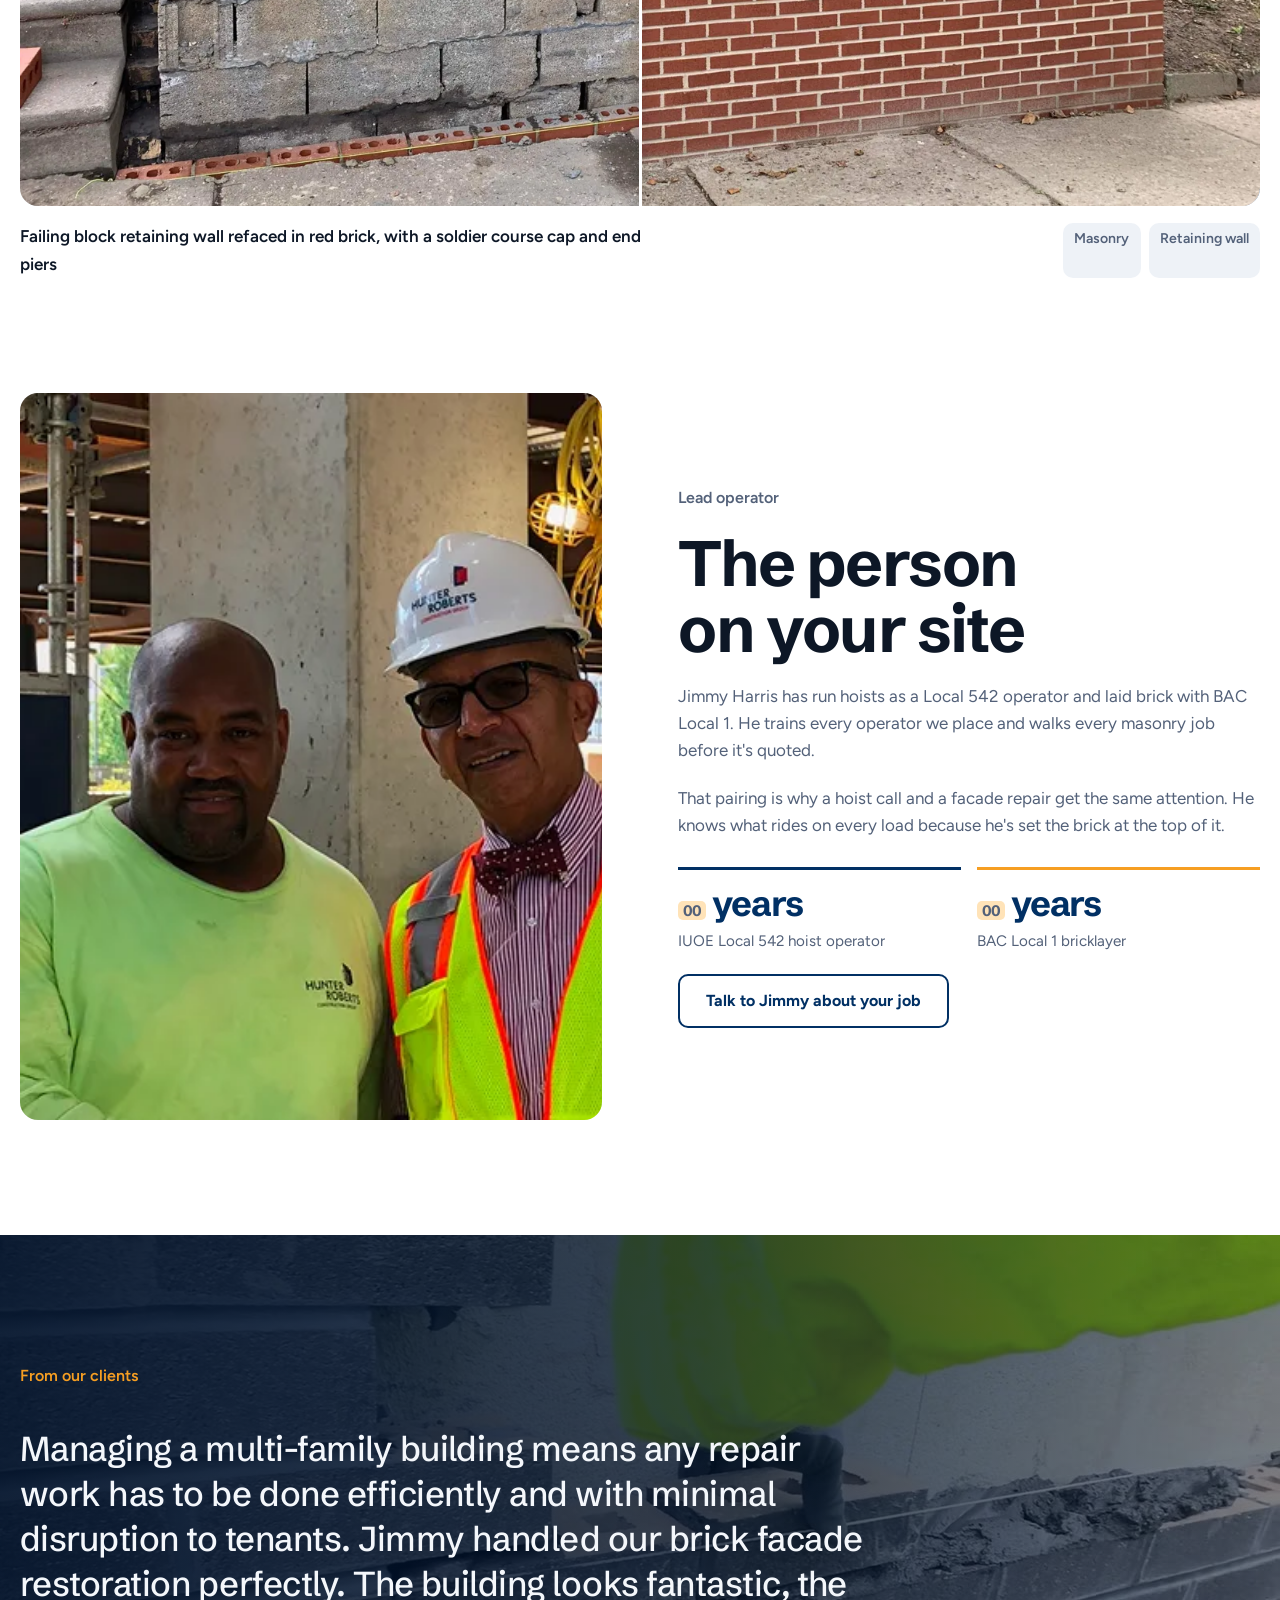
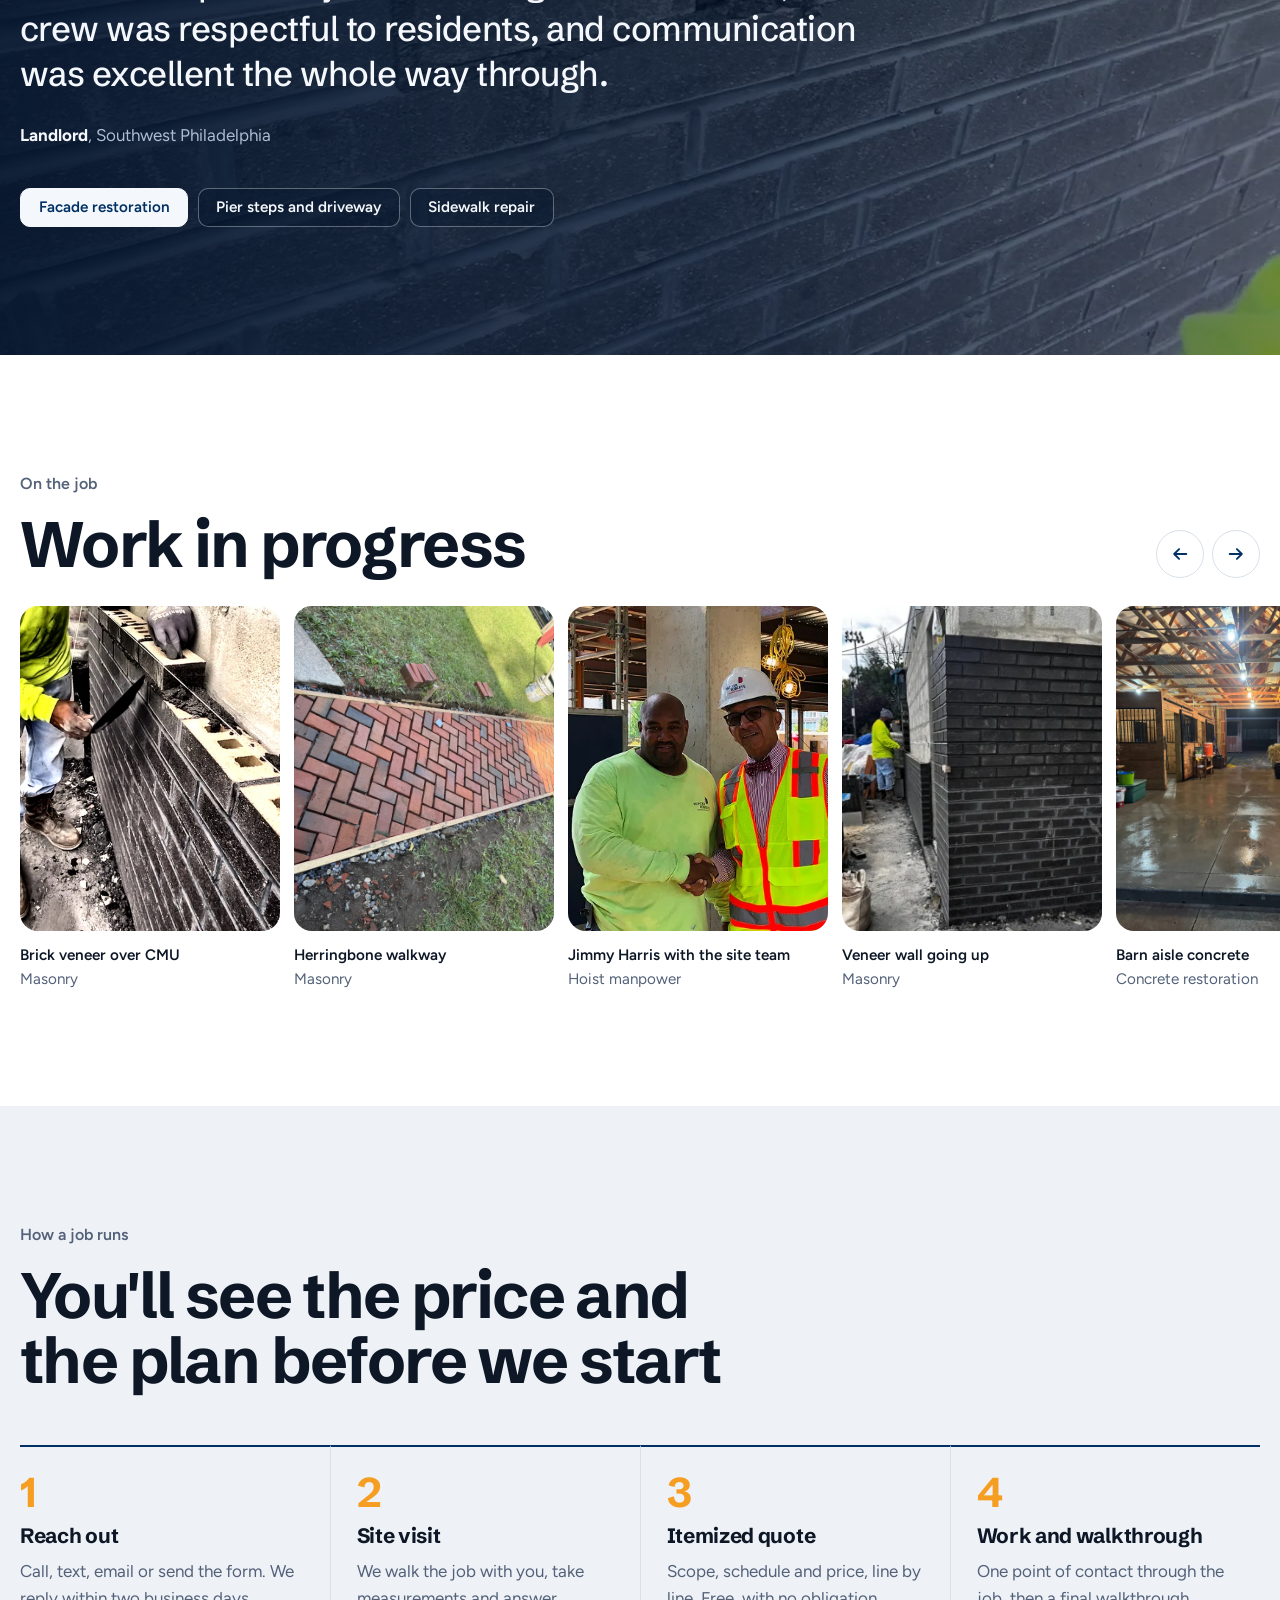
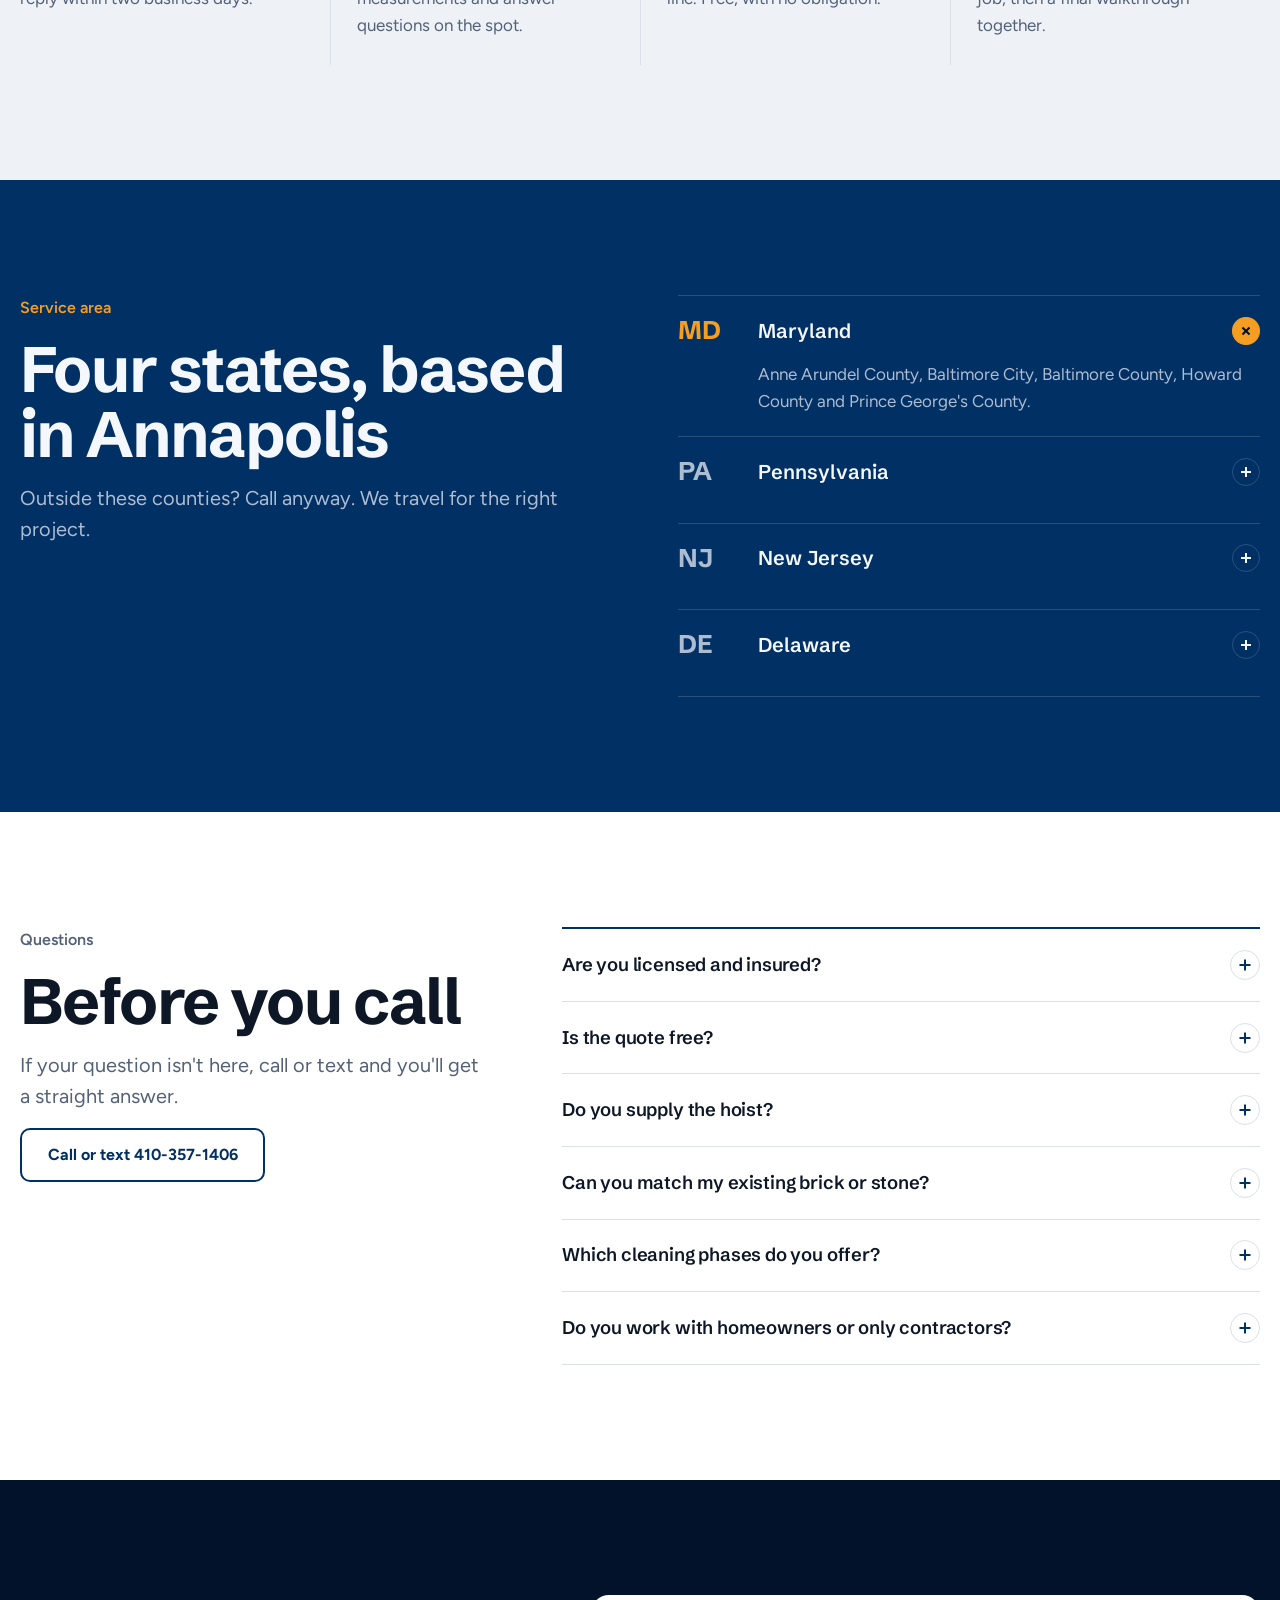
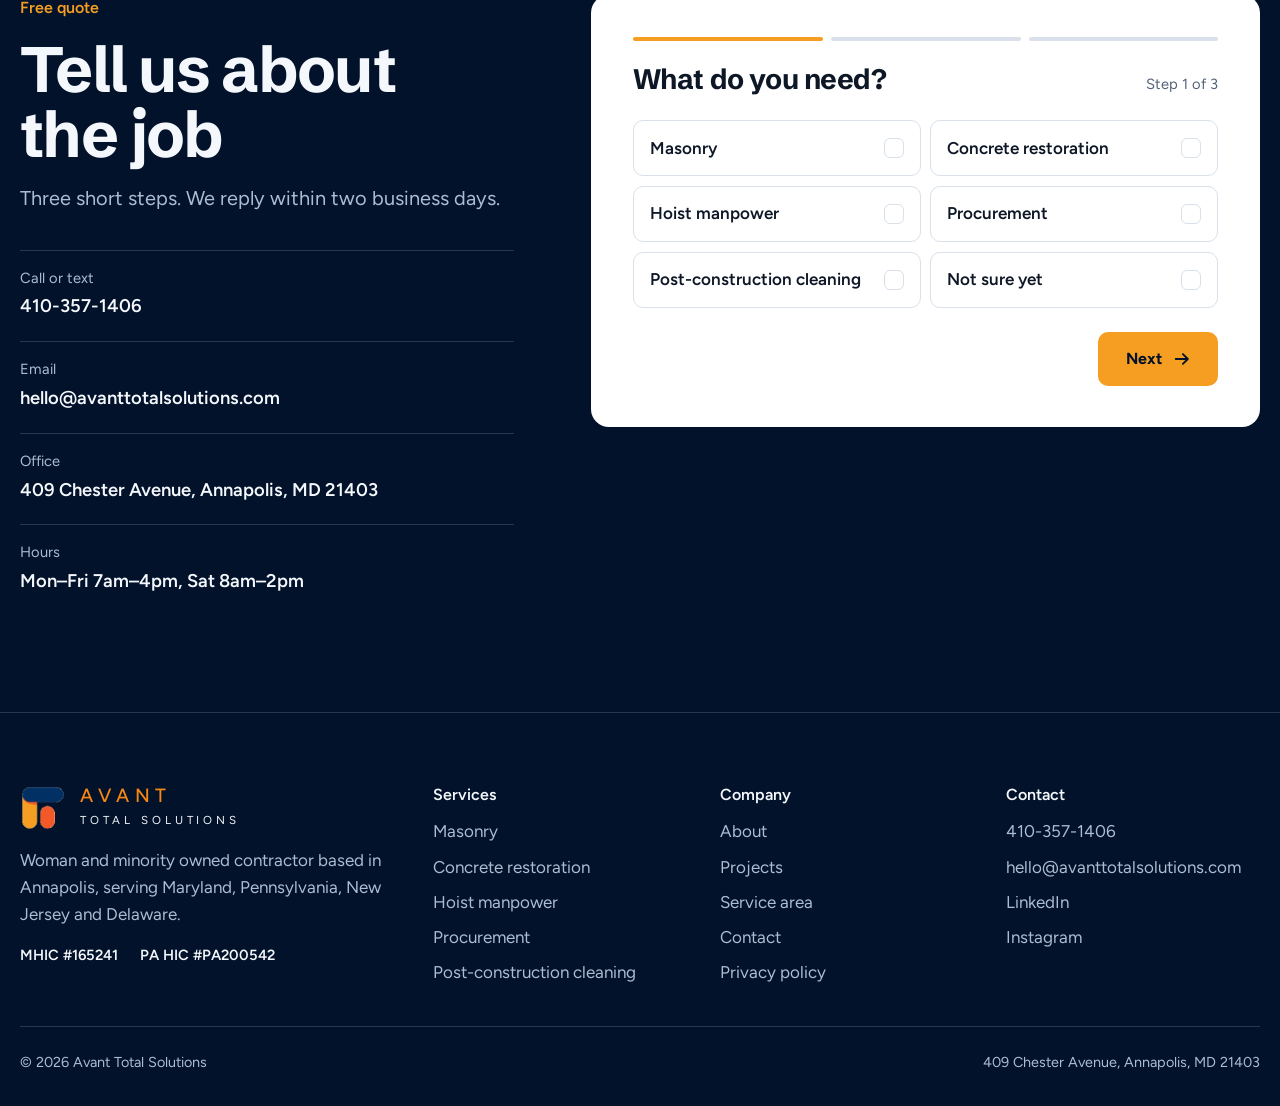
==== commit 3ac46577: "Add About, Projects, Service area, Contact and Privacy pages; license numbers Co-Authored-By: Claude" ====
--- a/index.html
+++ b/index.html
@@ -102,10 +102,10 @@
         <button type="button" id="nav-dd-btn" aria-expanded="false" aria-controls="dd-panel">Services</button>
         <div class="dd-panel" id="dd-panel"><a href="masonry.html"><b>Masonry</b><small>Brick, stone, tuckpointing and facades</small></a><a href="concrete-restoration.html"><b>Concrete restoration</b><small>Spall repair, steps, sidewalks and ADA ramps</small></a><a href="hoist-manpower.html"><b>Hoist manpower</b><small>Local 542 trained operators for your hoist</small></a><a href="procurement.html"><b>Procurement</b><small>Materials and rentals, sourced and delivered</small></a><a href="post-construction-cleaning.html"><b>Post-construction cleaning</b><small>Rough, final and touch-up cleans</small></a><a class="all" href="#services">All services</a></div>
       </div>
-      <a href="#about">About</a>
-      <a href="#work">Our work</a>
-      <a href="#area">Service area</a>
-      <a href="#faq">FAQ</a>
+      <a href="about.html">About</a>
+      <a href="projects.html">Projects</a>
+      <a href="service-area.html">Service area</a>
+      <a href="contact.html">Contact</a>
     </nav>
     <div class="header-actions">
       <a class="header-phone" href="tel:+14103571406">410-357-1406</a>
@@ -120,10 +120,10 @@
     <nav aria-label="Mobile">
       <a href="#services">Services</a>
       <div class="sub"><a href="masonry.html">Masonry</a><a href="concrete-restoration.html">Concrete restoration</a><a href="hoist-manpower.html">Hoist manpower</a><a href="procurement.html">Procurement</a><a href="post-construction-cleaning.html">Post-construction cleaning</a></div>
-      <a href="#about">About</a>
-      <a href="#work">Our work</a>
-      <a href="#area">Service area</a>
-      <a href="#faq">FAQ</a>
+      <a href="about.html">About</a>
+      <a href="projects.html">Projects</a>
+      <a href="service-area.html">Service area</a>
+      <a href="contact.html">Contact</a>
     </nav>
     <div class="contact-row">
       <a class="btn btn-amber" href="#quote">Get a free quote</a>
@@ -146,8 +146,8 @@
         <a class="btn btn-ghost" href="#services">See our services</a>
       </div>
       <div class="hero-foot">
-        <span><b>MHIC #</b> <span class="pending">pending</span></span>
-        <span><b>PA HIC #</b> <span class="pending">pending</span></span>
+        <span><b>MHIC #165241</b></span>
+        <span><b>PA HIC #PA200542</b></span>
         <span>Licensed and insured</span>
         <span>Woman and minority owned</span>
       </div>
@@ -359,7 +359,7 @@
         <div><a class="btn btn-ghost" href="tel:+14103571406">Call or text 410-357-1406</a></div>
       </div>
       <div class="faq">
-        <details><summary>Are you licensed and insured?<span class="pl" aria-hidden="true"></span></summary><p class="ans">Yes. We hold a Maryland Home Improvement Commission license (MHIC # <span class="pending">pending</span>) and Pennsylvania Home Improvement Contractor registration (PA HIC # <span class="pending">pending</span>), and we carry full insurance. Every operator and mason is trained to OSHA standards.</p></details>
+        <details><summary>Are you licensed and insured?<span class="pl" aria-hidden="true"></span></summary><p class="ans">Yes. We hold a Maryland Home Improvement Commission license (MHIC #165241) and Pennsylvania Home Improvement Contractor registration (PA HIC #PA200542), and we carry full insurance. Every operator and mason is trained to OSHA standards.</p></details>
         <details><summary>Is the quote free?<span class="pl" aria-hidden="true"></span></summary><p class="ans">Yes. We visit the site, take measurements and send an itemized estimate with no obligation.</p></details>
         <details><summary>Do you supply the hoist?<span class="pl" aria-hidden="true"></span></summary><p class="ans">No. We supply trained operators for your hoist, inside or outside. If you need help finding equipment, our procurement team can source it.</p></details>
         <details><summary>Can you match my existing brick or stone?<span class="pl" aria-hidden="true"></span></summary><p class="ans">Usually, yes. Our suppliers carry hard-to-find brick and stone, including matches for older rowhomes and historic buildings.</p></details>
@@ -446,10 +446,10 @@
       <div class="foot-brand">
         <div class="wm"><img src="assets/img/logo-mark.png" alt="" width="116" height="116"><div><b>AVANT</b><small>TOTAL SOLUTIONS</small></div></div>
         <p>Woman and minority owned contractor based in Annapolis, serving Maryland, Pennsylvania, New Jersey and Delaware.</p>
-        <div class="licenses"><span>MHIC # <span class="pending">pending</span></span><span>PA HIC # <span class="pending">pending</span></span></div>
+        <div class="licenses"><span>MHIC #165241</span><span>PA HIC #PA200542</span></div>
       </div>
       <div><h4>Services</h4><ul><li><a href="masonry.html">Masonry</a></li><li><a href="concrete-restoration.html">Concrete restoration</a></li><li><a href="hoist-manpower.html">Hoist manpower</a></li><li><a href="procurement.html">Procurement</a></li><li><a href="post-construction-cleaning.html">Post-construction cleaning</a></li></ul></div>
-      <div><h4>Company</h4><ul><li><a href="#about">About</a></li><li><a href="#work">Our work</a></li><li><a href="#area">Service area</a></li><li><a href="#faq">FAQ</a></li><li><a href="#top">Privacy policy</a></li></ul></div>
+      <div><h4>Company</h4><ul><li><a href="about.html">About</a></li><li><a href="projects.html">Projects</a></li><li><a href="service-area.html">Service area</a></li><li><a href="contact.html">Contact</a></li><li><a href="privacy.html">Privacy policy</a></li></ul></div>
       <div><h4>Contact</h4><ul><li><a href="tel:+14103571406">410-357-1406</a></li><li><a href="mailto:hello@avanttotalsolutions.com">hello@avanttotalsolutions.com</a></li><li><a href="https://www.linkedin.com/company/avant-total-solutions/">LinkedIn</a></li><li><a href="https://www.instagram.com/at.solutions__">Instagram</a></li></ul></div>
     </div>
     <div class="foot-legal"><span>© 2026 Avant Total Solutions</span><span>409 Chester Avenue, Annapolis, MD 21403</span></div>
--- a/assets/css/site.css
+++ b/assets/css/site.css
@@ -35,6 +35,7 @@
 }
 
 *, *::before, *::after { box-sizing: border-box; }
+[hidden] { display: none !important; }
 html { scroll-behavior: smooth; }
 body { margin: 0; background: var(--paper); color: var(--ink); font-family: var(--font-body); font-size: var(--step-0); line-height: 1.6; -webkit-font-smoothing: antialiased; }
 body::before { content: ""; position: fixed; inset: 0 0 auto; height: env(safe-area-inset-top, 0px); z-index: 60; background: var(--paper); }
@@ -418,3 +419,62 @@
 .svc-more { color: var(--on-dark); font-weight: 600; text-underline-offset: 5px; text-decoration-thickness: 1.5px; text-decoration-color: var(--amber); }
 .svc-more:hover { color: var(--amber); }
 @media (min-width: 901px) { .steps.three { grid-template-columns: repeat(3, minmax(0, 1fr)); } }
+
+/* About */
+.cred-list { display: grid; gap: 1.4rem; }
+.cred-list div { display: grid; gap: .35rem; padding-top: 1rem; border-top: 2px solid var(--navy); }
+.cred-list b { font: 600 1.15rem/1.2 var(--font-display); color: var(--navy); margin-bottom: .2rem; }
+.cred-list span { color: var(--muted); }
+
+/* Projects */
+.proj-top { display: flex; flex-wrap: wrap; justify-content: space-between; align-items: center; gap: 1rem; margin-bottom: 1.8rem; }
+.chips { display: flex; flex-wrap: wrap; gap: .5rem; }
+.chips button { padding: .7rem 1.1rem; border-radius: var(--r-sm); border: 1.5px solid var(--line); background: var(--paper); color: var(--ink); font: 600 .95rem/1 var(--font-body); cursor: pointer; transition: background-color .2s, color .2s, border-color .2s; }
+.chips button[aria-pressed="true"] { background: var(--navy); border-color: var(--navy); color: var(--on-dark); }
+.proj-count { color: var(--muted); font-size: .95rem; }
+.pgrid { display: grid; grid-template-columns: repeat(3, minmax(0, 1fr)); gap: 1.4rem 1rem; }
+.pcard { margin: 0; display: grid; gap: .7rem; align-content: start; }
+.pcard[hidden] { display: none; }
+.pcard > img, .mini-compare { width: 100%; aspect-ratio: 4 / 5; object-fit: cover; border-radius: var(--r); background: var(--mist); }
+.pcard figcaption { font-weight: 600; }
+.pcard figcaption span { display: block; font-weight: 400; color: var(--muted); font-size: .92rem; }
+.mini-compare { position: relative; overflow: hidden; touch-action: pan-y; user-select: none; }
+.mini-compare img { position: absolute; inset: 0; width: 100%; height: 100%; object-fit: cover; }
+.mini-compare .after-wrap { position: absolute; inset: 0; clip-path: inset(0 0 0 var(--pos, 50%)); }
+.mini-compare .handle { position: absolute; top: 0; bottom: 0; left: var(--pos, 50%); width: 0; pointer-events: none; }
+.mini-compare .handle::before { content: ""; position: absolute; top: 0; bottom: 0; left: -1px; width: 2px; background: var(--paper); }
+.mini-compare .grip { position: absolute; top: 50%; left: 0; transform: translate(-50%, -50%); width: 44px; height: 44px; border-radius: 50%; background: var(--amber); color: var(--night); display: flex; align-items: center; justify-content: center; }
+.mini-compare .grip svg { width: 12px; height: 12px; }
+.mini-compare input { position: absolute; inset: 0; width: 100%; height: 100%; opacity: 0; cursor: ew-resize; margin: 0; z-index: 2; }
+.mini-compare input:focus-visible ~ .handle .grip { outline: 3px solid var(--paper); outline-offset: 2px; }
+.mini-compare .tag-b, .mini-compare .tag-a { position: absolute; top: .7rem; padding: .3rem .6rem; border-radius: 8px; background: rgba(1,18,42,.8); color: var(--on-dark); font-size: .8rem; font-weight: 700; pointer-events: none; }
+.mini-compare .tag-b { left: .7rem; } .mini-compare .tag-a { right: .7rem; }
+@media (max-width: 900px) { .pgrid { grid-template-columns: 1fr 1fr; } }
+@media (max-width: 560px) { .pgrid { grid-template-columns: 1fr; } }
+
+/* Service area */
+.regions { display: grid; grid-template-columns: repeat(2, minmax(0, 1fr)); gap: 1.2rem; }
+.region { display: grid; gap: .8rem; align-content: start; padding: clamp(1.4rem, 3vw, 2.2rem); border-radius: var(--r); background: var(--mist); }
+.region h3 { font-size: var(--step-3); }
+.region > p { color: var(--muted); max-width: 46ch; }
+.reg-lists { display: grid; grid-template-columns: 1fr 1fr; gap: 1.4rem; margin-top: .4rem; }
+.reg-lists b { display: block; font-weight: 700; margin-bottom: .4rem; }
+.reg-lists ul { list-style: none; margin: 0; padding: 0; display: grid; }
+.reg-lists li { padding: .4rem 0; border-top: 1px solid var(--line); color: var(--ink); }
+.svc-links { display: flex; flex-wrap: wrap; gap: .6rem; }
+.svc-links a { padding: .9rem 1.3rem; border-radius: var(--r-sm); background: var(--paper); border: 1.5px solid var(--line); text-decoration: none; font-weight: 700; color: var(--navy); transition: border-color .2s; }
+.svc-links a:hover { border-color: var(--navy); }
+@media (max-width: 900px) { .regions { grid-template-columns: 1fr; } }
+@media (max-width: 420px) { .reg-lists { grid-template-columns: 1fr; } }
+
+/* Contact */
+.contact-page h1 { font-size: var(--step-4); font-weight: 800; letter-spacing: -0.04em; }
+.map-link { margin-top: 1.6rem; }
+
+/* Text pages */
+.prose { max-width: 760px; display: grid; gap: 1rem; }
+.prose h1 { font-size: var(--step-4); font-weight: 800; letter-spacing: -0.04em; margin-top: .6rem; }
+.prose h2 { font-size: 1.45rem; letter-spacing: -0.015em; margin-top: 1.4rem; }
+.prose p { color: var(--muted); max-width: 68ch; }
+.prose .updated { color: var(--flame); font-weight: 600; }
+.crumbs-light, .crumbs-light a { color: var(--muted); }
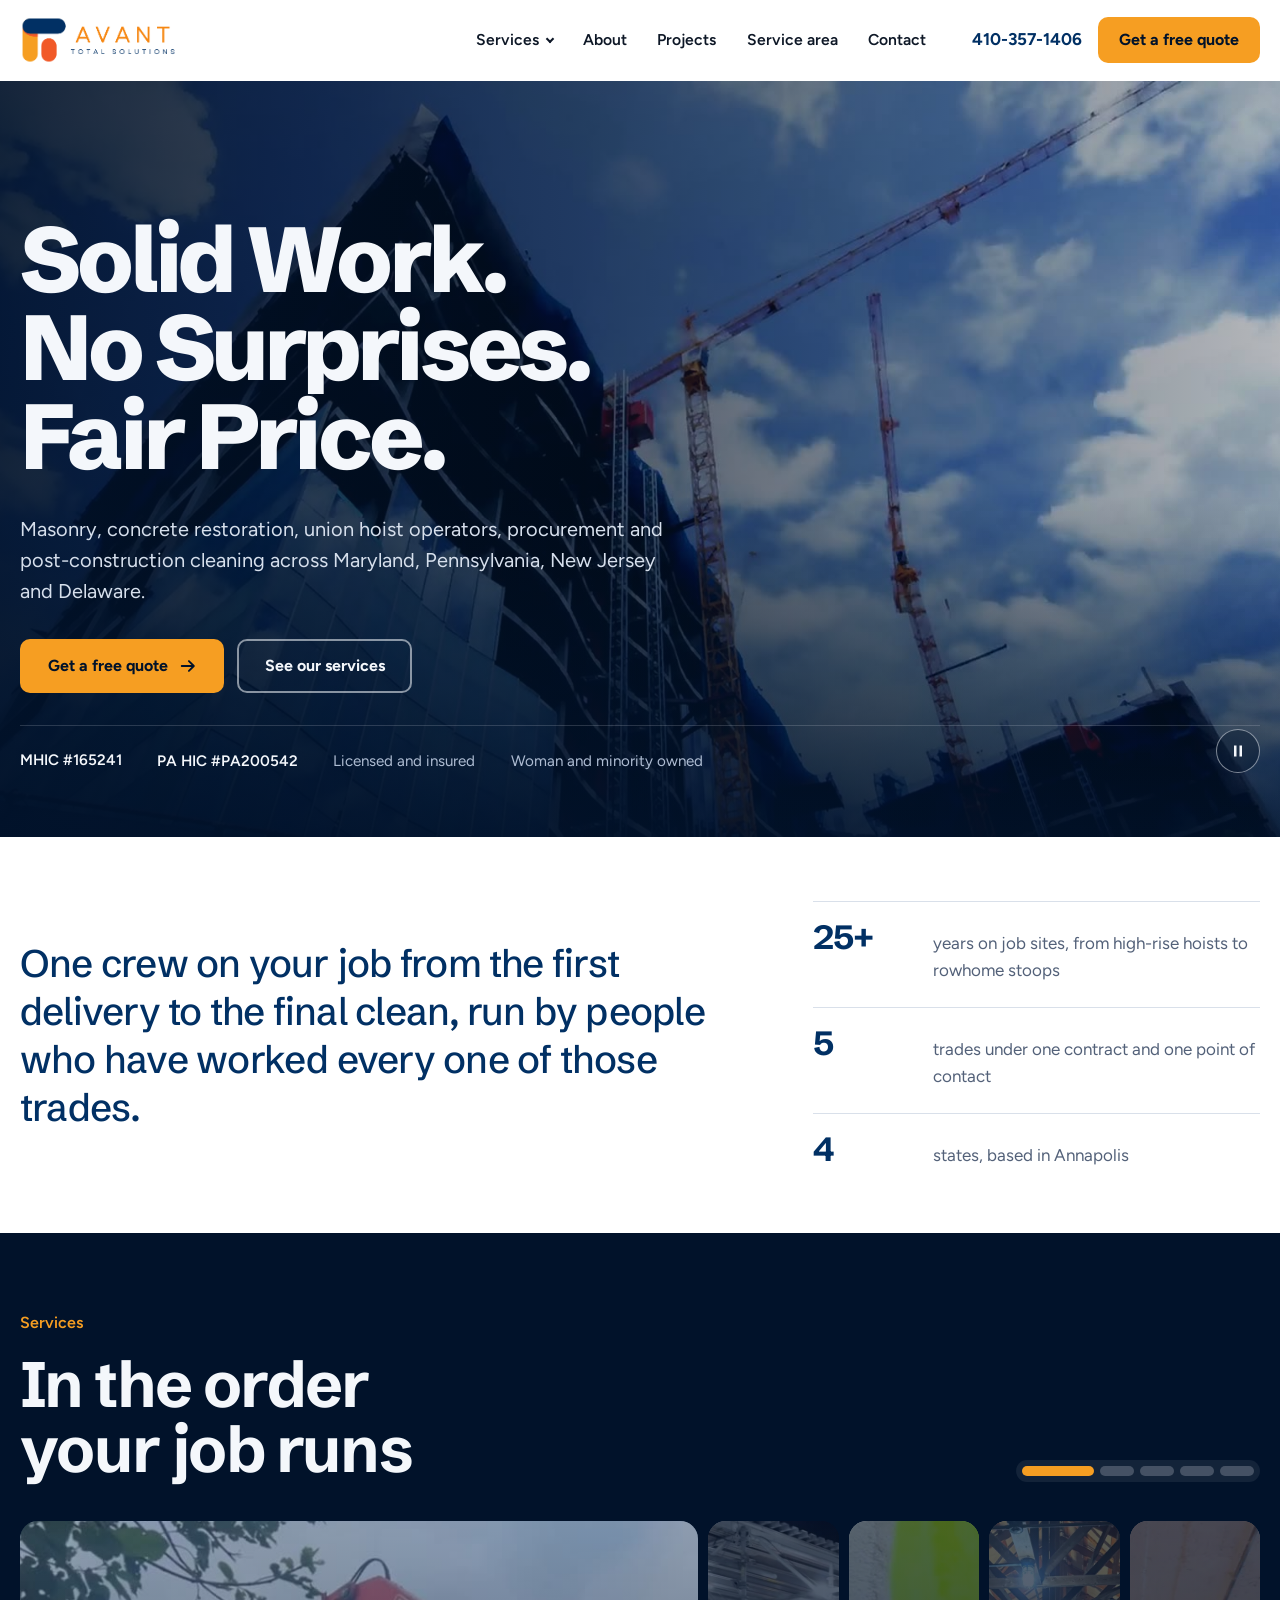
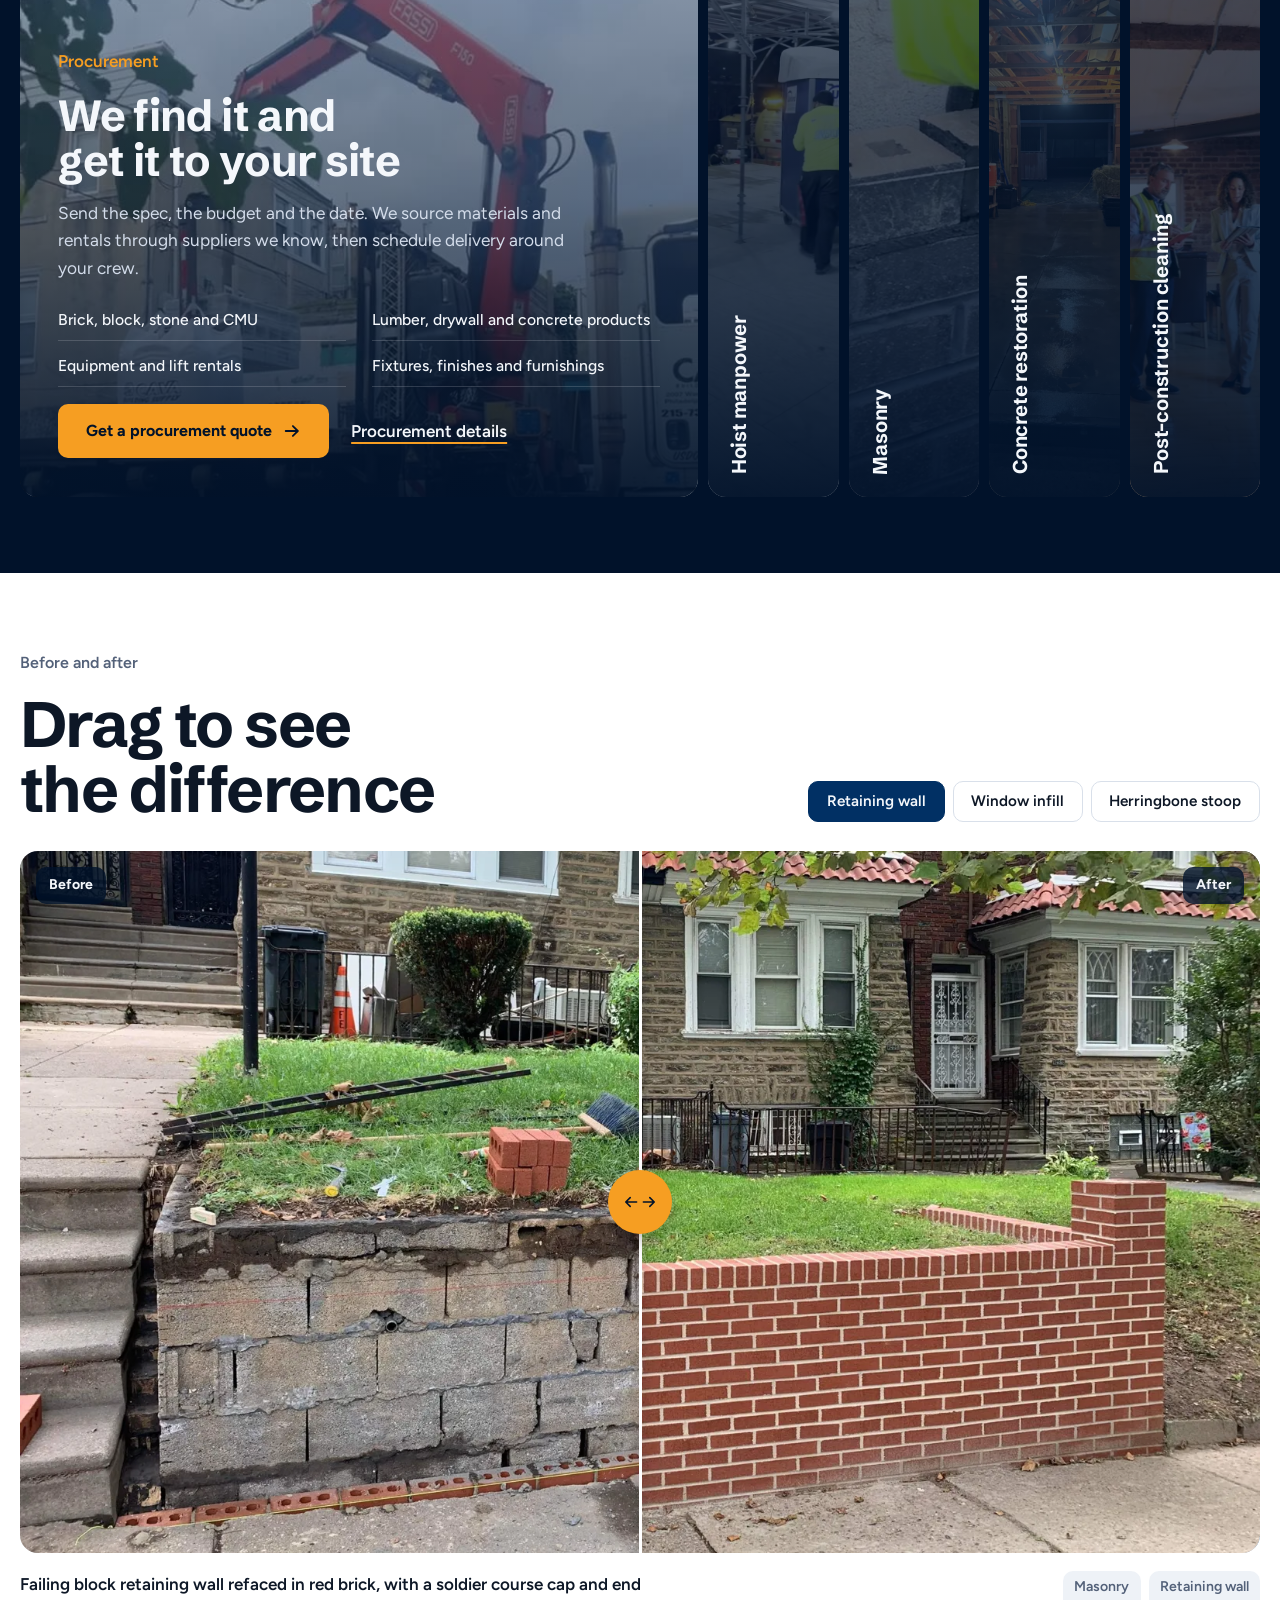
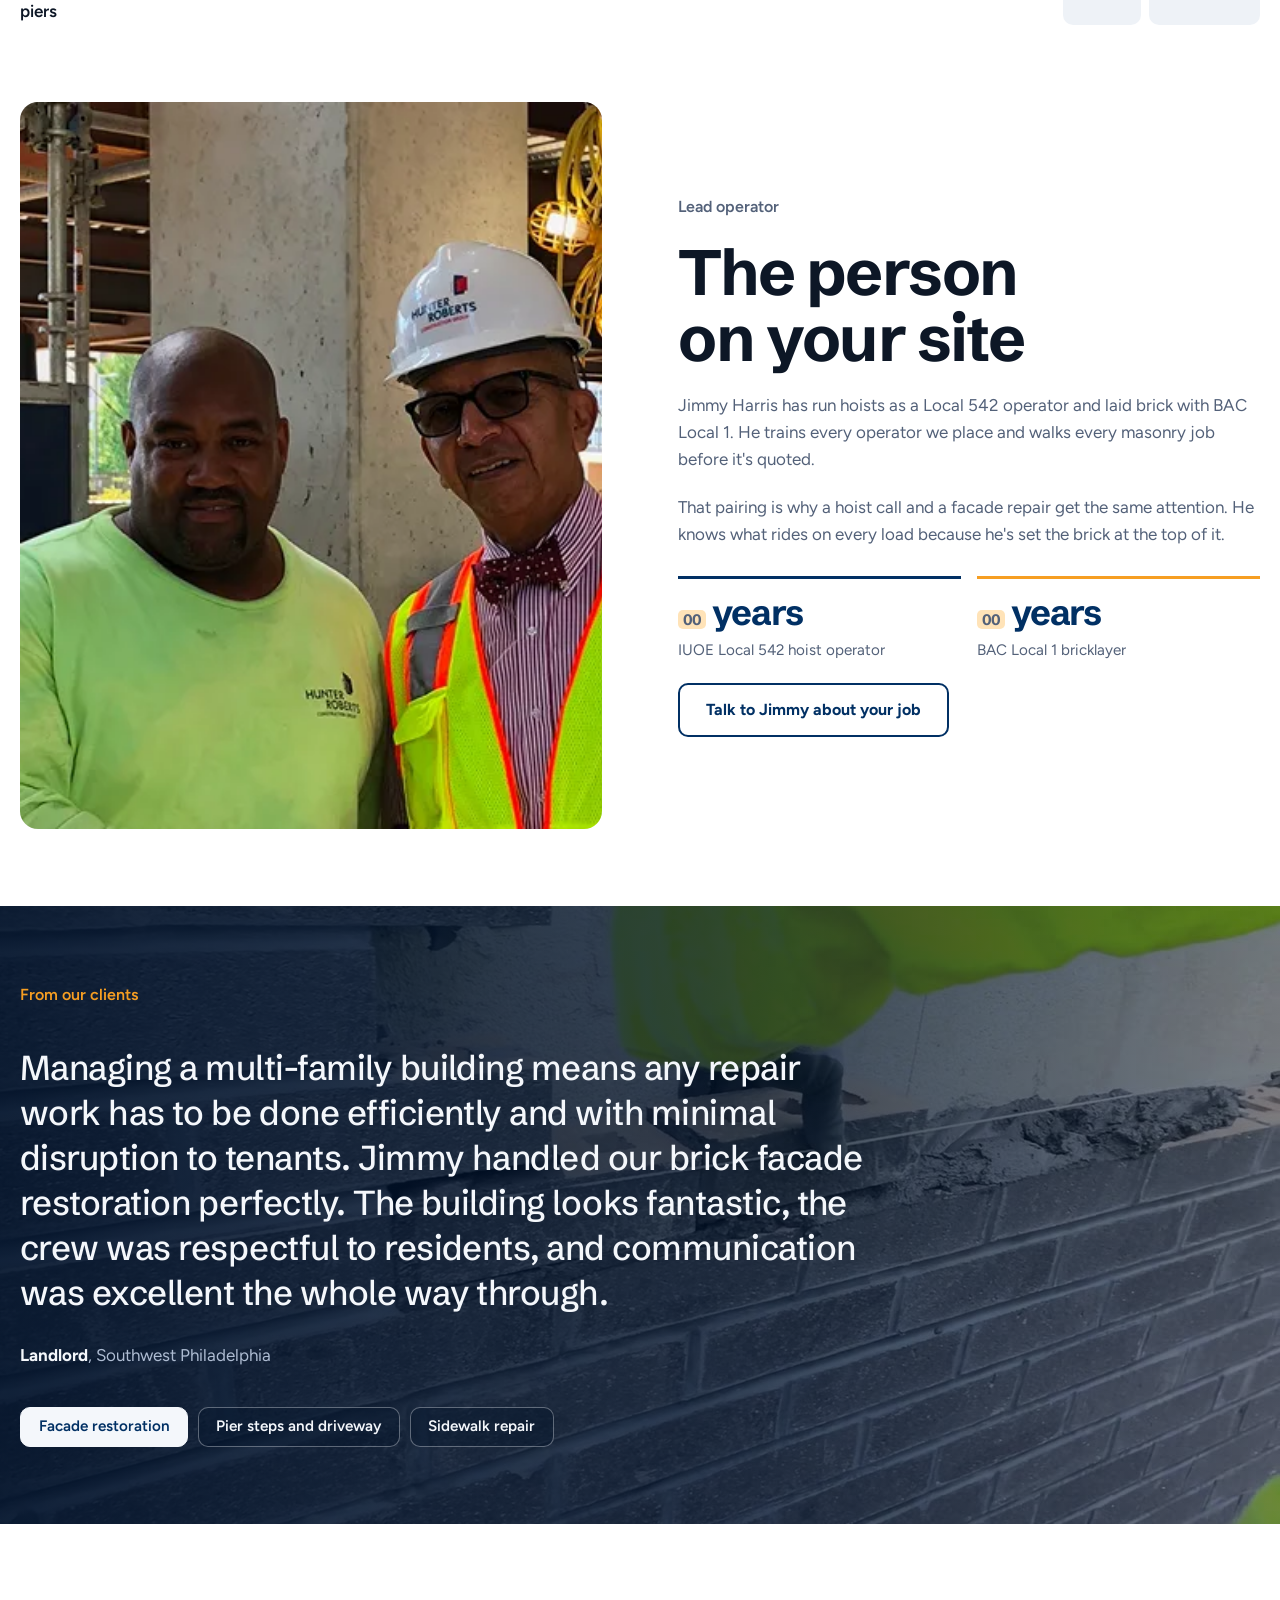
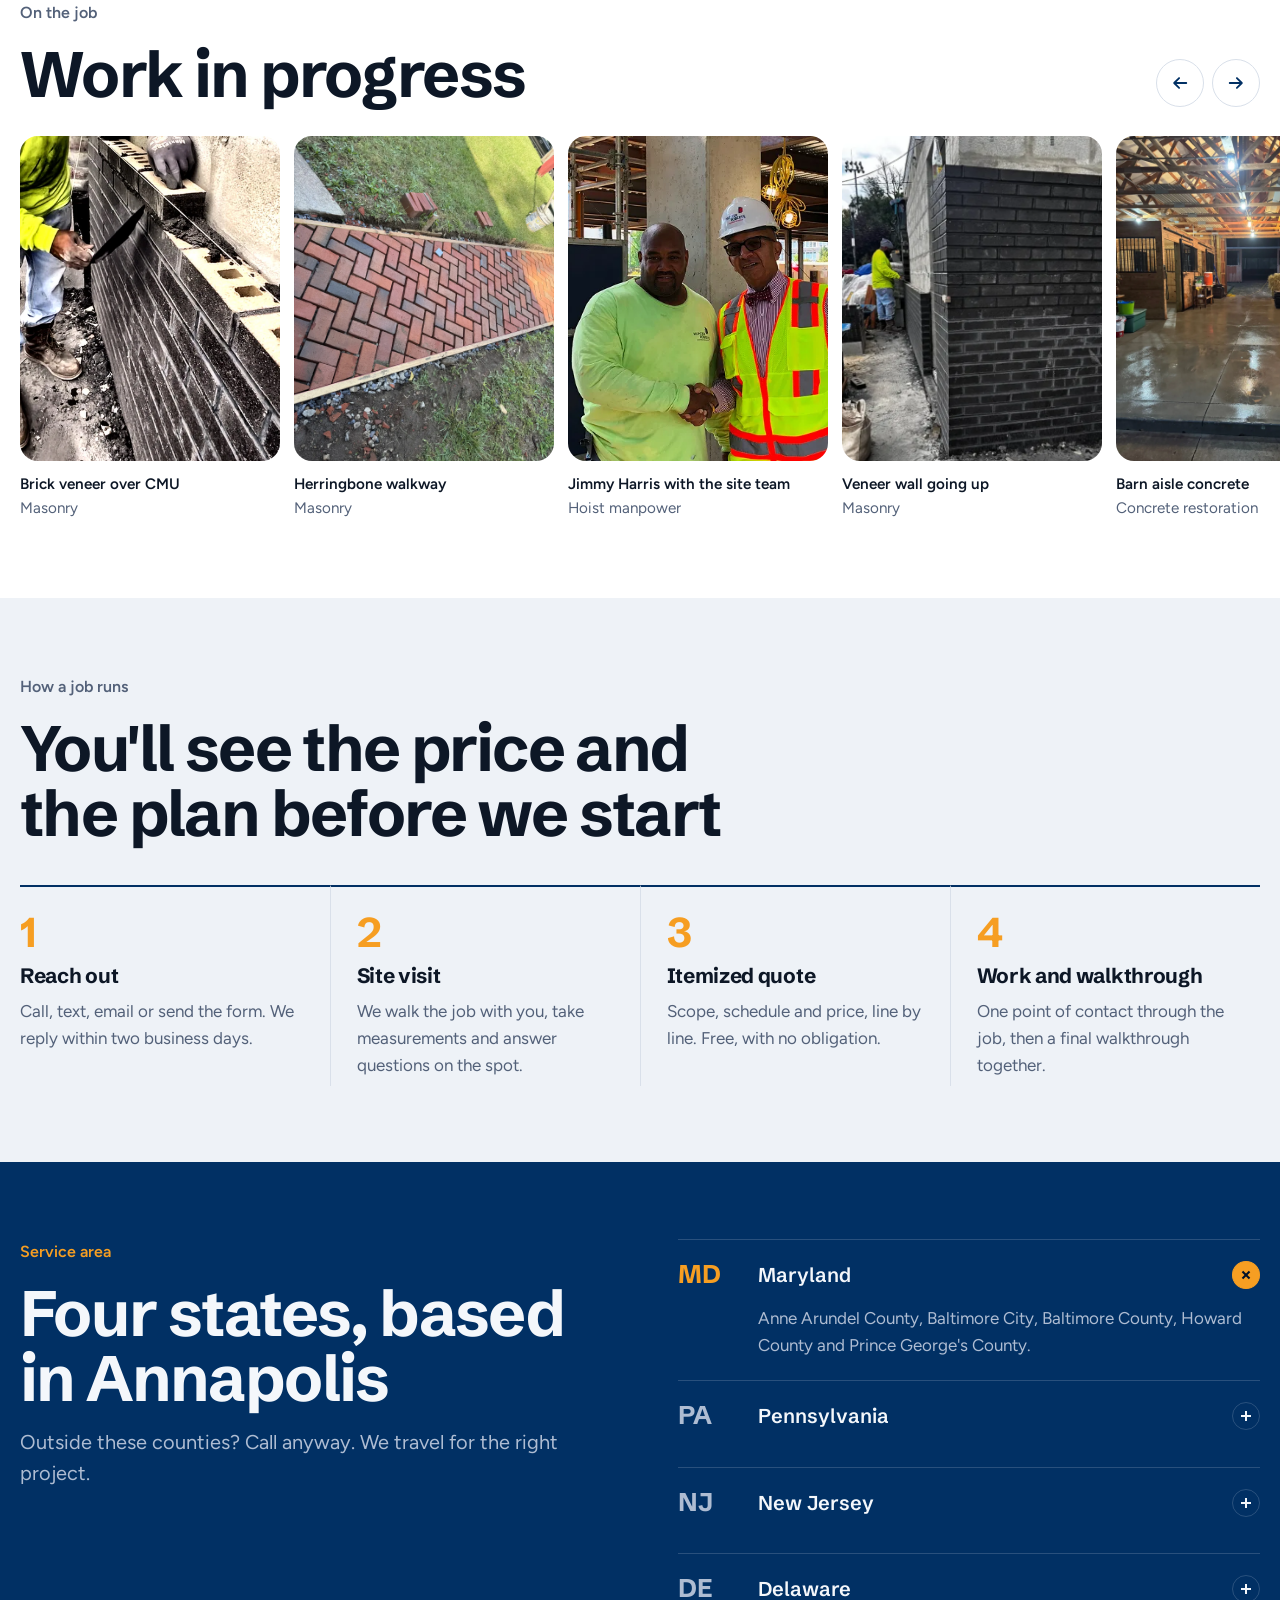
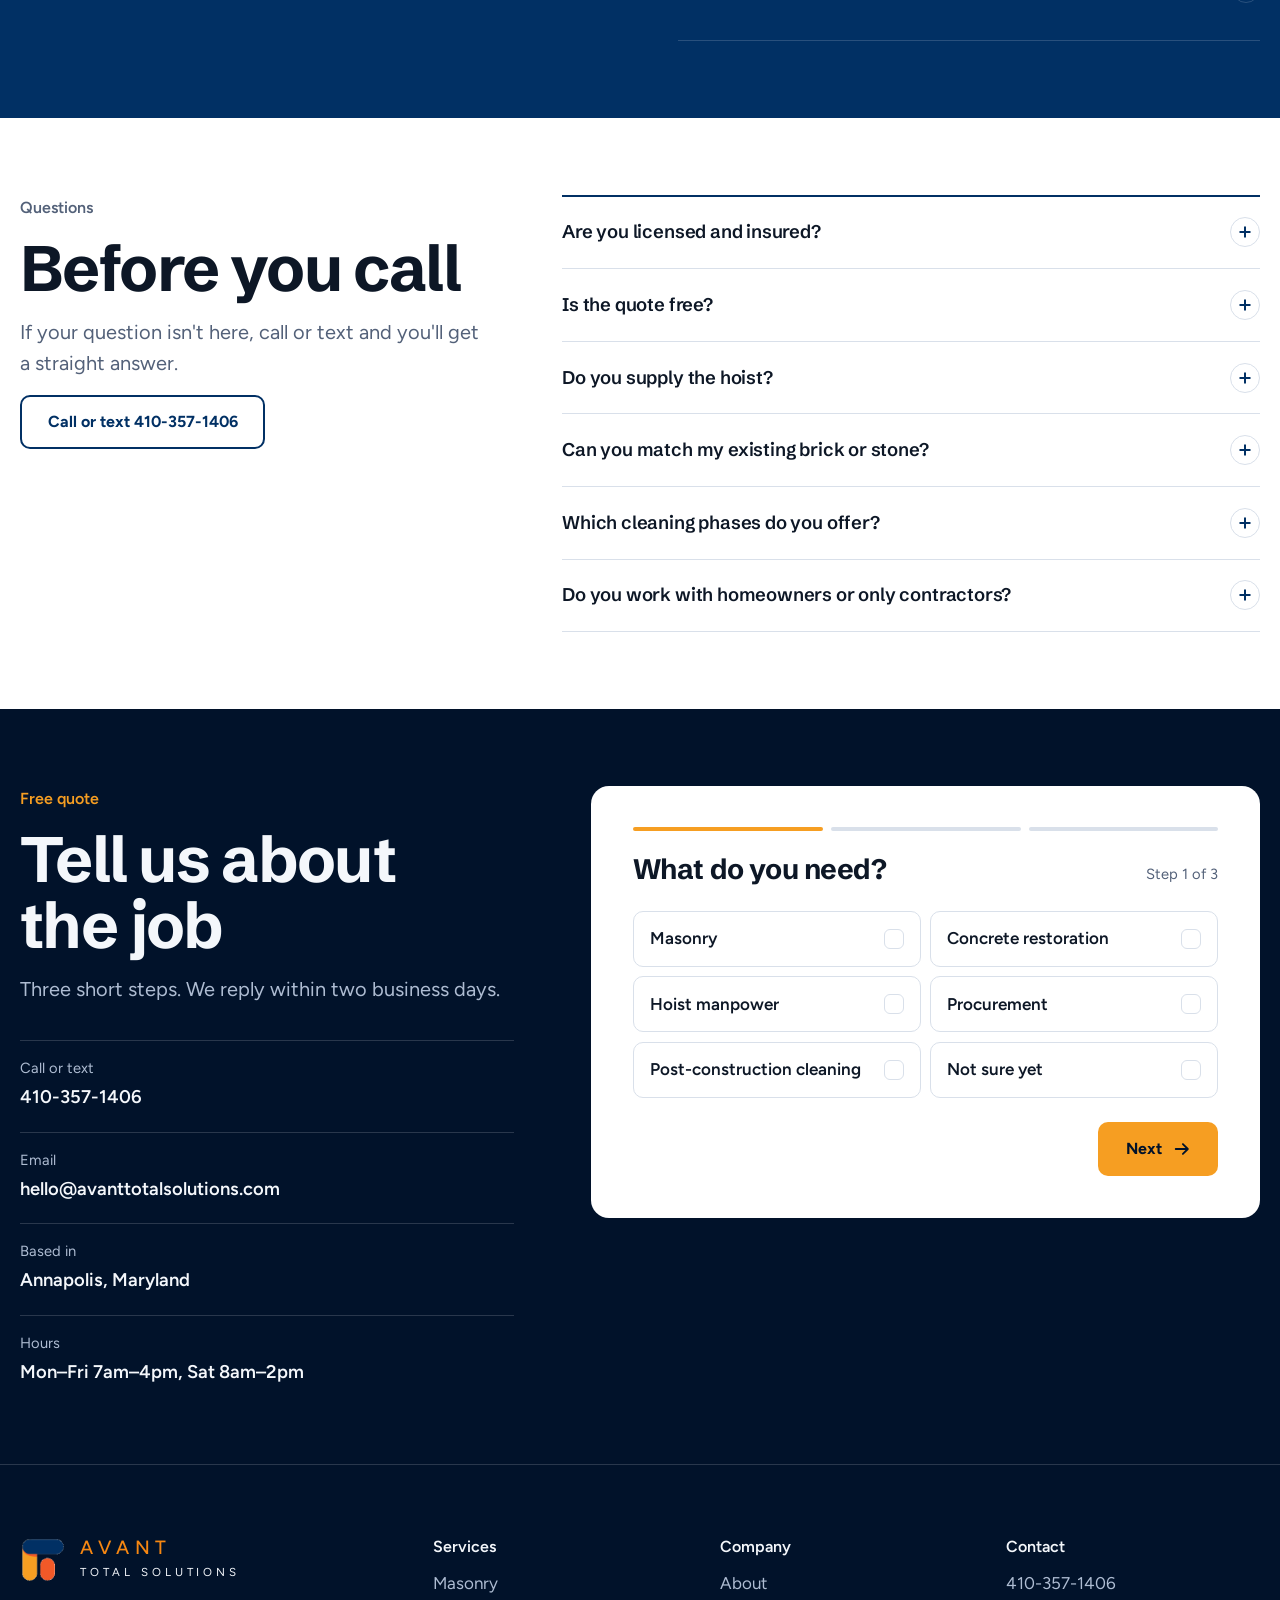
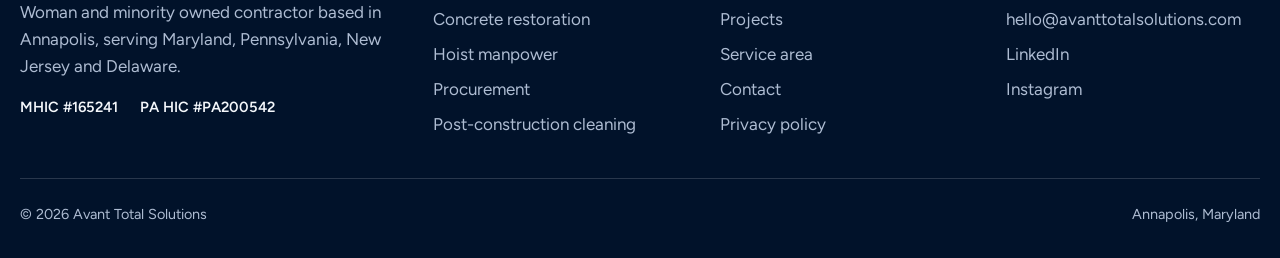
==== commit aec61531: "Remove street address, reword the hiring line, tighten section spacing Co-Authored-By: Claude Opus 5" ====
--- a/index.html
+++ b/index.html
@@ -38,10 +38,8 @@
    "email": "hello@avanttotalsolutions.com",
    "address": {
     "@type": "PostalAddress",
-    "streetAddress": "409 Chester Avenue",
     "addressLocality": "Annapolis",
     "addressRegion": "MD",
-    "postalCode": "21403",
     "addressCountry": "US"
    },
    "areaServed": [
@@ -161,7 +159,7 @@
       <div class="facts">
         <div class="fact"><b>25+</b><span>years on job sites, from high-rise hoists to rowhome stoops</span></div>
         <div class="fact"><b>5</b><span>trades under one contract and one point of contact</span></div>
-        <div class="fact"><b>4</b><span>states, with our office in Annapolis</span></div>
+        <div class="fact"><b>4</b><span>states, based in Annapolis</span></div>
       </div>
     </div>
   </section>
@@ -298,7 +296,7 @@
     </div>
   </section>
 
-  <section class="onsite" id="onsite" aria-labelledby="onsite-title" style="padding-top: clamp(4.5rem, 9vw, 7.5rem)">
+  <section class="onsite" id="onsite" aria-labelledby="onsite-title" style="padding-top: var(--pad)">
     <div class="wrap head">
       <div style="display:grid; gap:1rem">
         <span class="label">On the job</span>
@@ -380,7 +378,7 @@
         <div class="contact-list">
           <div><span>Call or text</span><a href="tel:+14103571406">410-357-1406</a></div>
           <div><span>Email</span><a href="mailto:hello@avanttotalsolutions.com">hello@avanttotalsolutions.com</a></div>
-          <div><span>Office</span><strong>409 Chester Avenue, Annapolis, MD 21403</strong></div>
+          <div><span>Based in</span><strong>Annapolis, Maryland</strong></div>
           <div><span>Hours</span><strong>Mon–Fri 7am–4pm, Sat 8am–2pm</strong></div>
         </div>
       </div>
@@ -452,7 +450,7 @@
       <div><h4>Company</h4><ul><li><a href="about.html">About</a></li><li><a href="projects.html">Projects</a></li><li><a href="service-area.html">Service area</a></li><li><a href="contact.html">Contact</a></li><li><a href="privacy.html">Privacy policy</a></li></ul></div>
       <div><h4>Contact</h4><ul><li><a href="tel:+14103571406">410-357-1406</a></li><li><a href="mailto:hello@avanttotalsolutions.com">hello@avanttotalsolutions.com</a></li><li><a href="https://www.linkedin.com/company/avant-total-solutions/">LinkedIn</a></li><li><a href="https://www.instagram.com/at.solutions__">Instagram</a></li></ul></div>
     </div>
-    <div class="foot-legal"><span>© 2026 Avant Total Solutions</span><span>409 Chester Avenue, Annapolis, MD 21403</span></div>
+    <div class="foot-legal"><span>© 2026 Avant Total Solutions</span><span>Annapolis, Maryland</span></div>
   </div>
 </footer>
 
--- a/assets/css/site.css
+++ b/assets/css/site.css
@@ -27,6 +27,7 @@
   --step-4: clamp(2.5rem, 5vw, 4.25rem);
   --step-5: clamp(3rem, 7.2vw, 6.75rem);
 
+  --pad: clamp(3.25rem, 6vw, 5.25rem);
   --wrap: 1280px;
   --r-sm: 10px;
   --r: 18px;
@@ -121,7 +122,7 @@
 .pending { background: #ffe3b8; color: #6b3d00; border-radius: 5px; padding: 0 .3rem; font-weight: 700; }
 
 /* Statement */
-.statement { padding-block: clamp(4.5rem, 10vw, 8rem); }
+.statement { padding-block: var(--pad); }
 .statement .wrap { display: grid; grid-template-columns: minmax(0, 1.6fr) minmax(0, 1fr); gap: clamp(2rem, 6vw, 6rem); align-items: end; }
 .statement p.big { font: 500 clamp(1.6rem, 3vw, 2.5rem)/1.25 var(--font-display); letter-spacing: -0.02em; color: var(--navy); max-width: 30ch; }
 .facts { display: grid; gap: 1.4rem; }
@@ -131,7 +132,7 @@
 @media (max-width: 900px) { .statement .wrap { grid-template-columns: 1fr; } }
 
 /* Services: five panels in job order, one opens at a time */
-.services { background: var(--night); color: var(--on-dark); padding-block: clamp(4.5rem, 9vw, 7.5rem); }
+.services { background: var(--night); color: var(--on-dark); padding-block: var(--pad); }
 .services .head { display: flex; flex-wrap: wrap; justify-content: space-between; align-items: end; gap: 1.5rem 3rem; margin-bottom: clamp(2rem, 4vw, 3rem); }
 .services .head-text { display: grid; gap: 1rem; max-width: 720px; }
 .svc-tabs { display: none; }
@@ -166,13 +167,13 @@
   .svc { display: grid; height: auto; gap: 14px; }
   .svc-item, .svc-item[data-open="true"] { cursor: default; }
   .svc-trigger, .svc-closed { display: none; }
-  .svc-open, .svc-item[data-open="true"] .svc-open { position: relative; padding-top: 13rem; opacity: 1; transform: none; pointer-events: auto; transition: none; }
+  .svc-open, .svc-item[data-open="true"] .svc-open { position: relative; padding-top: 8.5rem; opacity: 1; transform: none; pointer-events: auto; transition: none; }
   .capsule-track { display: none; }
 }
 @media (max-width: 520px) { .svc-open ul { grid-template-columns: 1fr; } }
 
 /* Before and after */
-.ba { padding-block: clamp(4.5rem, 9vw, 7.5rem) 0; }
+.ba { padding-block: var(--pad) 0; }
 .ba-head { display: flex; flex-wrap: wrap; justify-content: space-between; align-items: end; gap: 1.5rem 3rem; margin-bottom: 1.8rem; }
 .head-text { display: grid; gap: 1rem; max-width: 720px; }
 .ba-tabs { display: flex; flex-wrap: wrap; gap: .5rem; }
@@ -199,7 +200,7 @@
 .proof { position: relative; color: var(--on-dark); isolation: isolate; overflow: hidden; background: var(--night); }
 .proof video, .proof .poster { position: absolute; inset: 0; width: 100%; height: 100%; object-fit: cover; z-index: -2; }
 .proof::after { content: ""; position: absolute; inset: 0; z-index: -1; background: linear-gradient(90deg, rgba(1,18,42,.92) 0%, rgba(1,18,42,.78) 55%, rgba(1,18,42,.5) 100%); }
-.proof .wrap { padding-block: clamp(4.5rem, 10vw, 8rem); display: grid; gap: 2.4rem; }
+.proof .wrap { padding-block: var(--pad); display: grid; gap: 2.4rem; }
 .proof blockquote { margin: 0; display: grid; gap: 1.6rem; max-width: 860px; min-height: 15rem; align-content: start; }
 .proof blockquote p { font: 500 clamp(1.45rem, 2.7vw, 2.25rem)/1.3 var(--font-display); letter-spacing: -0.015em; }
 .proof cite { font-style: normal; color: var(--on-dark-muted); }
@@ -210,7 +211,7 @@
 @media (prefers-reduced-motion: no-preference) { .proof blockquote.entering { animation: fadeup .5s var(--ease) both; } }
 
 /* Lead operator */
-.lead { padding-block: clamp(4.5rem, 9vw, 7.5rem); }
+.lead { padding-block: var(--pad); }
 .lead .wrap { display: grid; grid-template-columns: minmax(0, 1fr) minmax(0, 1fr); gap: clamp(2rem, 6vw, 6rem); align-items: center; }
 .lead figure { margin: 0; position: relative; }
 .lead figure img { width: 100%; aspect-ratio: 4 / 5; object-fit: cover; border-radius: var(--r); }
@@ -225,7 +226,7 @@
 @media (max-width: 900px) { .lead .wrap { grid-template-columns: 1fr; } .lead figure { max-width: 480px; } }
 
 /* On the job: photo strip */
-.onsite { padding-block: 0 clamp(4.5rem, 9vw, 7.5rem); }
+.onsite { padding-block: 0 var(--pad); }
 .onsite .head { display: flex; flex-wrap: wrap; justify-content: space-between; align-items: end; gap: 1rem 2rem; margin-bottom: 1.8rem; }
 .strip-ctrl { display: flex; gap: .5rem; }
 .strip-ctrl button { width: 48px; height: 48px; border-radius: 50%; border: 1.5px solid var(--line); background: var(--paper); color: var(--navy); cursor: pointer; display: grid; place-items: center; transition: border-color .2s, background-color .2s; }
@@ -240,7 +241,7 @@
 @media (max-width: 700px) { .strip { grid-auto-columns: 78%; } }
 
 /* Process */
-.process { padding-block: clamp(4.5rem, 9vw, 7.5rem); background: var(--mist); }
+.process { padding-block: var(--pad); background: var(--mist); }
 .process .head { display: grid; gap: 1rem; max-width: 760px; margin-bottom: clamp(2.2rem, 4vw, 3.2rem); }
 .steps { list-style: none; margin: 0; padding: 0; display: grid; grid-template-columns: repeat(4, minmax(0, 1fr)); gap: 0; counter-reset: s; }
 .steps li { counter-increment: s; display: grid; gap: .7rem; align-content: start; padding: 1.6rem 1.6rem 1.6rem 0; border-top: 2px solid var(--navy); }
@@ -252,7 +253,7 @@
 @media (max-width: 560px) { .steps { grid-template-columns: 1fr; } .steps li, .steps li + li { padding-left: 0; border-left: 0; } }
 
 /* Service area */
-.area { background: var(--navy); color: var(--on-dark); padding-block: clamp(4.5rem, 9vw, 7.5rem); }
+.area { background: var(--navy); color: var(--on-dark); padding-block: var(--pad); }
 .area .wrap { display: grid; grid-template-columns: minmax(0, 1fr) minmax(0, 1fr); gap: clamp(2rem, 6vw, 6rem); align-items: start; }
 .area .head { display: grid; gap: 1rem; }
 .states { display: grid; }
@@ -271,7 +272,7 @@
 @media (max-width: 900px) { .area .wrap { grid-template-columns: 1fr; } }
 
 /* FAQ */
-.faq-sec { padding-block: clamp(4.5rem, 9vw, 7.5rem); }
+.faq-sec { padding-block: var(--pad); }
 .faq-sec .wrap { display: grid; grid-template-columns: minmax(0, .8fr) minmax(0, 1.2fr); gap: clamp(2rem, 6vw, 6rem); }
 .faq-sec .head { display: grid; gap: 1rem; align-content: start; }
 .faq { border-top: 2px solid var(--navy); }
@@ -286,7 +287,7 @@
 @media (max-width: 900px) { .faq-sec .wrap { grid-template-columns: 1fr; } }
 
 /* Quote */
-.quote { background: var(--night); color: var(--on-dark); padding-block: clamp(4.5rem, 9vw, 7.5rem); }
+.quote { background: var(--night); color: var(--on-dark); padding-block: var(--pad); }
 .quote .wrap { display: grid; grid-template-columns: minmax(0, .85fr) minmax(0, 1.15fr); gap: clamp(2rem, 6vw, 5.5rem); align-items: start; }
 .quote .head { display: grid; gap: 1rem; }
 .contact-list { display: grid; gap: 1.2rem; margin-top: 2.2rem; }
@@ -377,15 +378,15 @@
 .page-hero .lede { color: #d6dfec; max-width: 54ch; }
 
 /* Service page body */
-.sp { padding-block: clamp(4rem, 8vw, 6.5rem); }
+.sp { padding-block: var(--pad); }
 .sp.mist { background: var(--mist); }
 .sp-head { display: grid; gap: 1rem; max-width: 760px; margin-bottom: clamp(2rem, 4vw, 3rem); }
-.split { display: grid; grid-template-columns: minmax(0, 1fr) minmax(0, 1fr); gap: clamp(2rem, 6vw, 5.5rem); align-items: start; }
+.split { display: grid; grid-template-columns: minmax(0, 1fr) minmax(0, 1fr); gap: clamp(2rem, 6vw, 5.5rem); align-items: center; }
 .split .copy { display: grid; gap: 1.2rem; min-width: 0; }
 .split .copy p { color: var(--muted); max-width: 58ch; }
 .split .copy p.big { font: 500 clamp(1.4rem, 2.4vw, 1.9rem)/1.3 var(--font-display); letter-spacing: -0.015em; color: var(--navy); }
 .split figure { margin: 0; }
-.split figure img { width: 100%; aspect-ratio: 4 / 5; object-fit: cover; border-radius: var(--r); }
+.split figure img { width: 100%; aspect-ratio: 5 / 4; object-fit: cover; border-radius: var(--r); }
 .scope-groups { display: grid; grid-template-columns: repeat(auto-fit, minmax(240px, 1fr)); gap: clamp(1.5rem, 3vw, 2.5rem); }
 .scope-groups section { display: grid; gap: .9rem; align-content: start; padding-top: 1.2rem; border-top: 2px solid var(--navy); }
 .scope-groups h3 { font-size: 1.35rem; }
@@ -478,3 +479,14 @@
 .prose p { color: var(--muted); max-width: 68ch; }
 .prose .updated { color: var(--flame); font-weight: 600; }
 .crumbs-light, .crumbs-light a { color: var(--muted); }
+.cta-copy { display: grid; gap: .8rem; max-width: 640px; }
+.cta-copy p { color: var(--on-dark-muted); }
+
+/* Spacing: same-colored neighbors share one gap instead of two */
+.sp:not(.mist) + .sp:not(.mist), .sp:not(.mist) + .ba, .ba + .sp:not(.mist), .ba + .lead, .statement + .ba { padding-top: 0; }
+.statement { padding-block: clamp(3rem, 5vw, 4.5rem); }
+.statement .wrap { align-items: center; }
+.ba { padding-bottom: var(--pad) !important; }
+.band-head, .sp-head, .services .head, .process .head { margin-bottom: clamp(1.6rem, 3vw, 2.4rem); }
+.steps li { padding-bottom: .4rem; }
+.lead .wrap { align-items: center; }
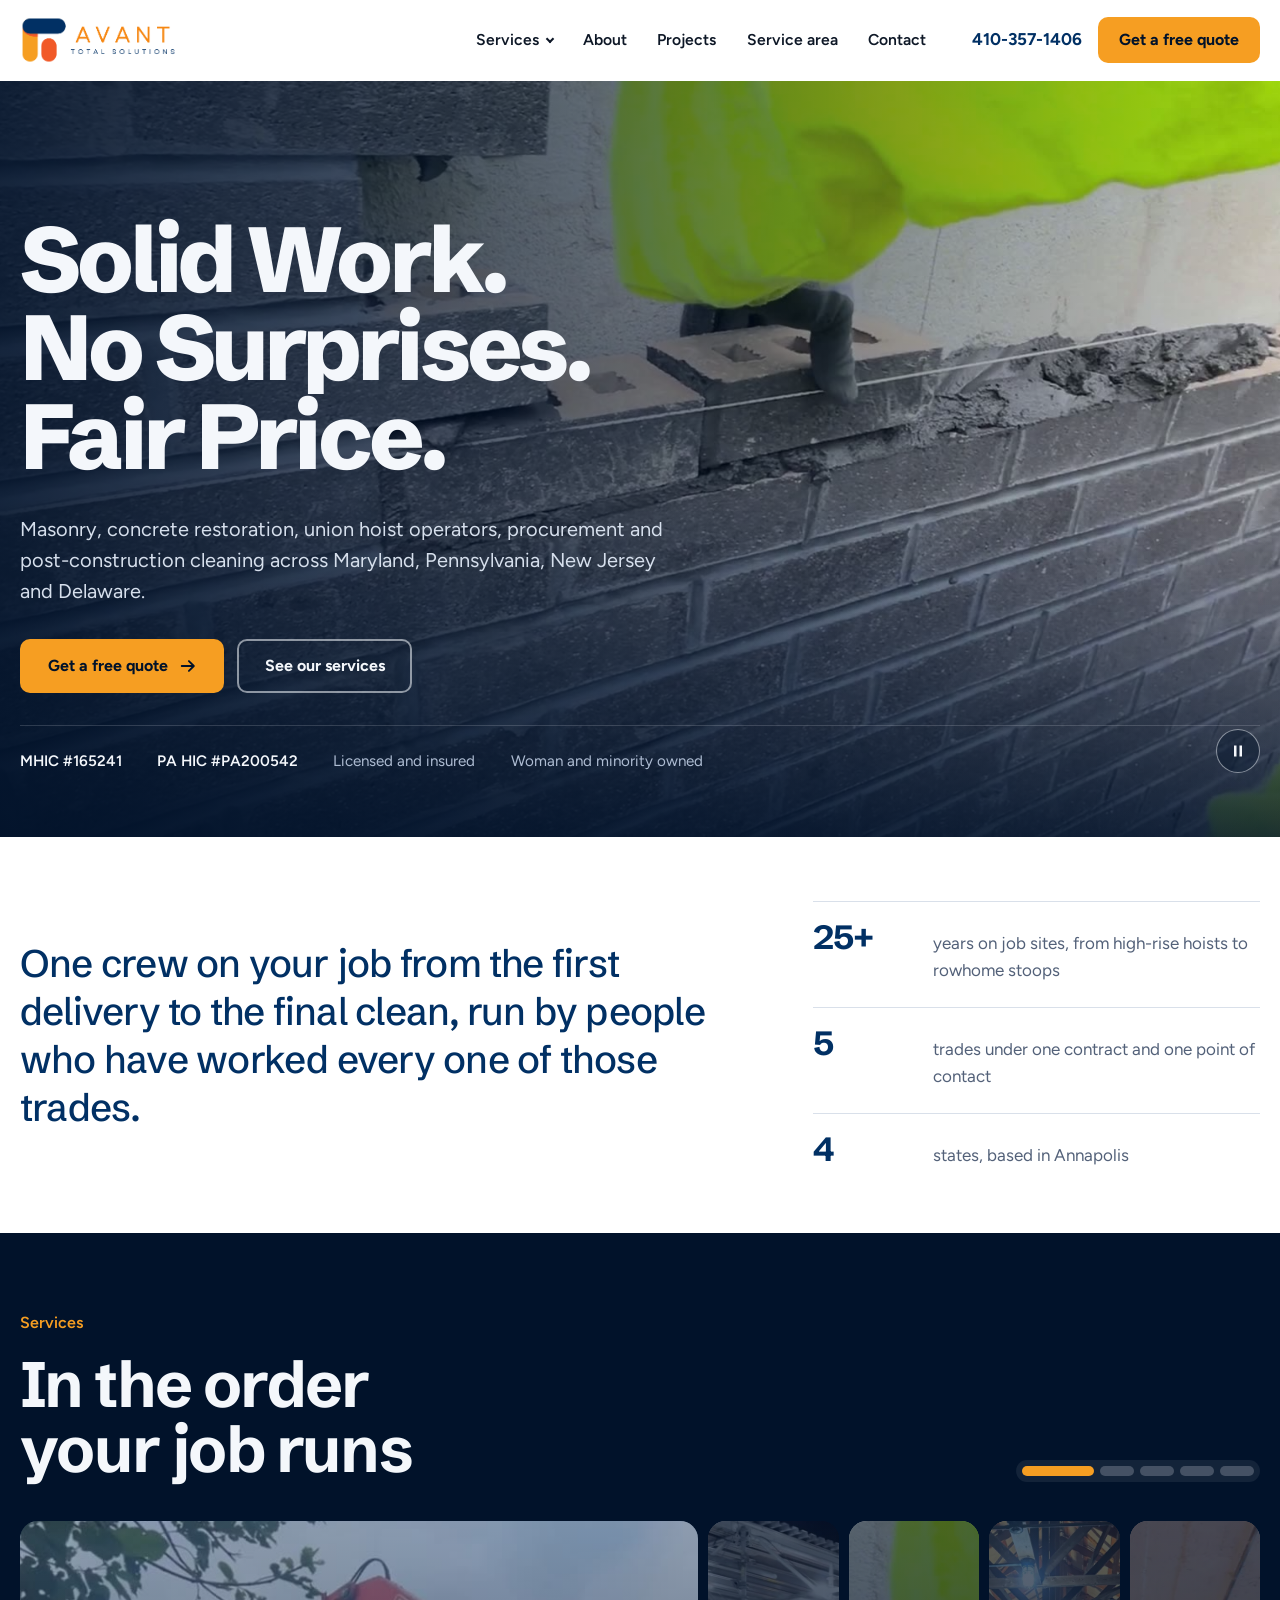
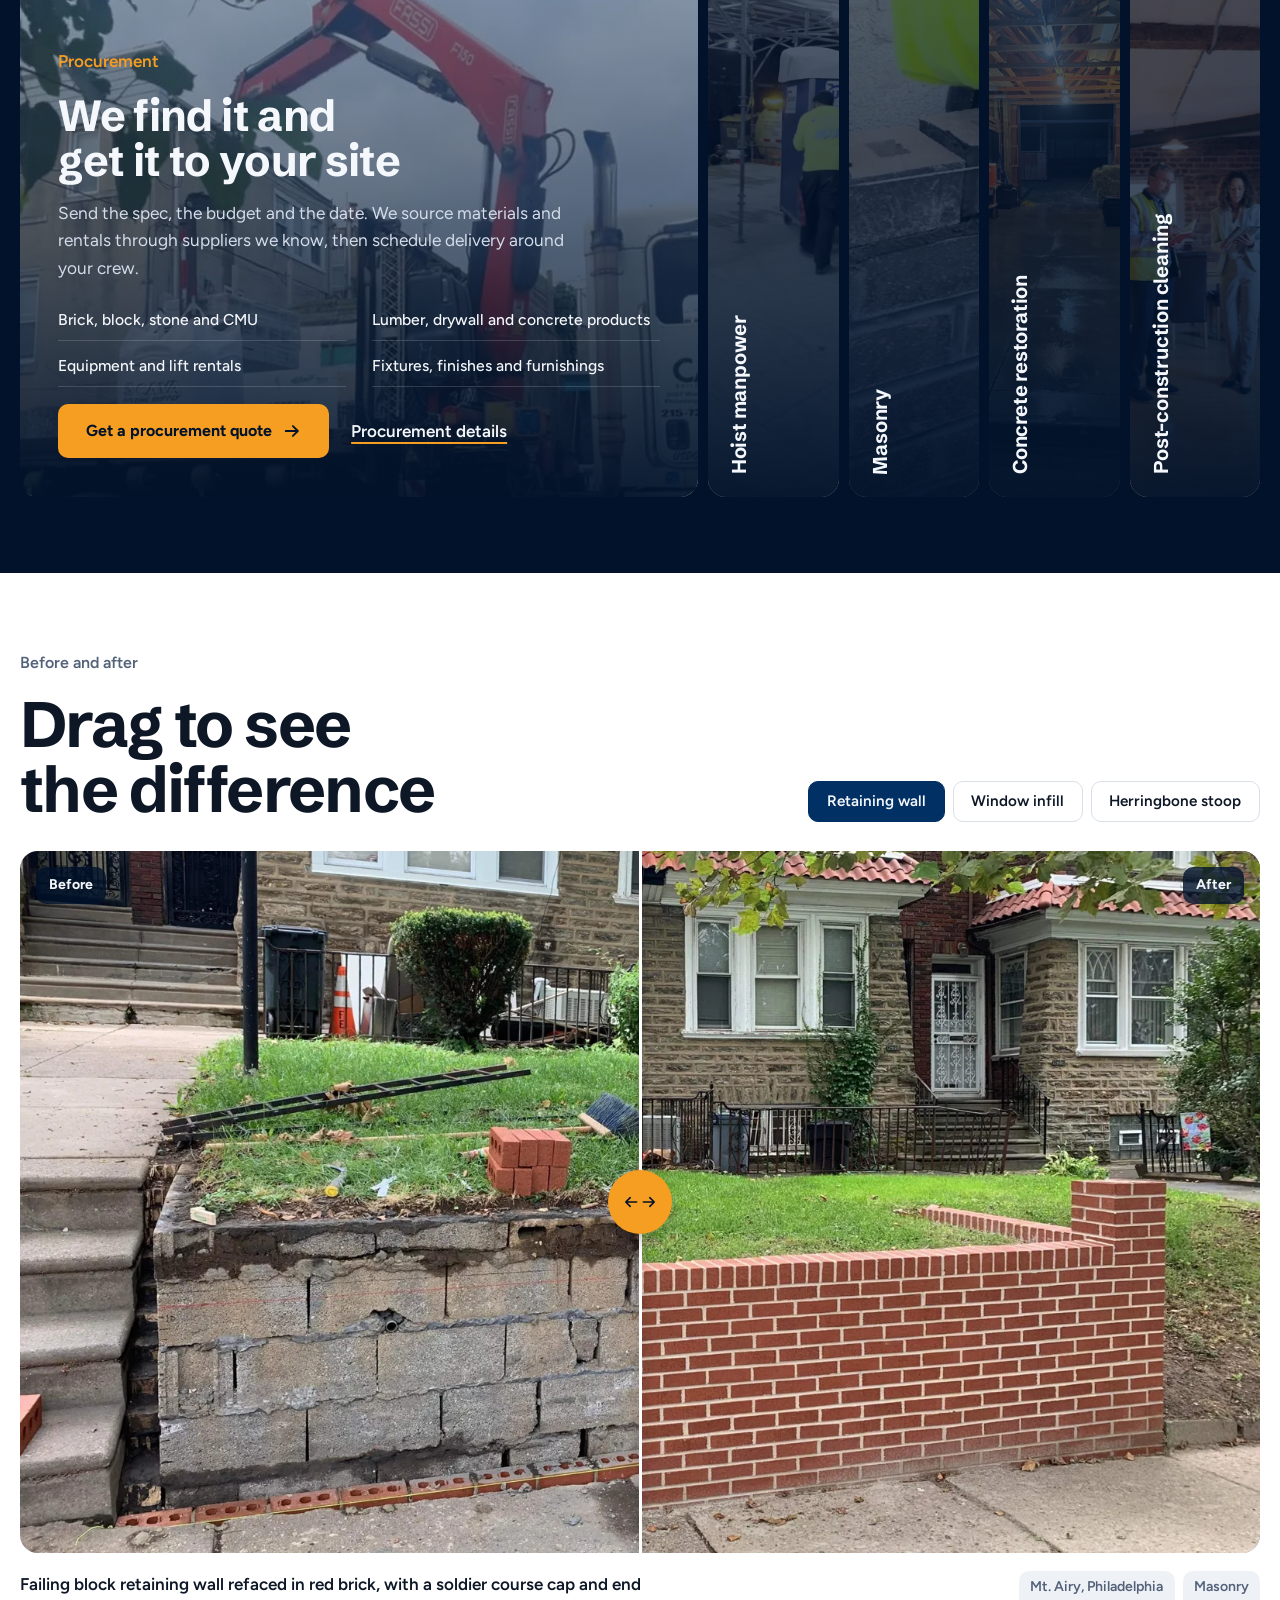
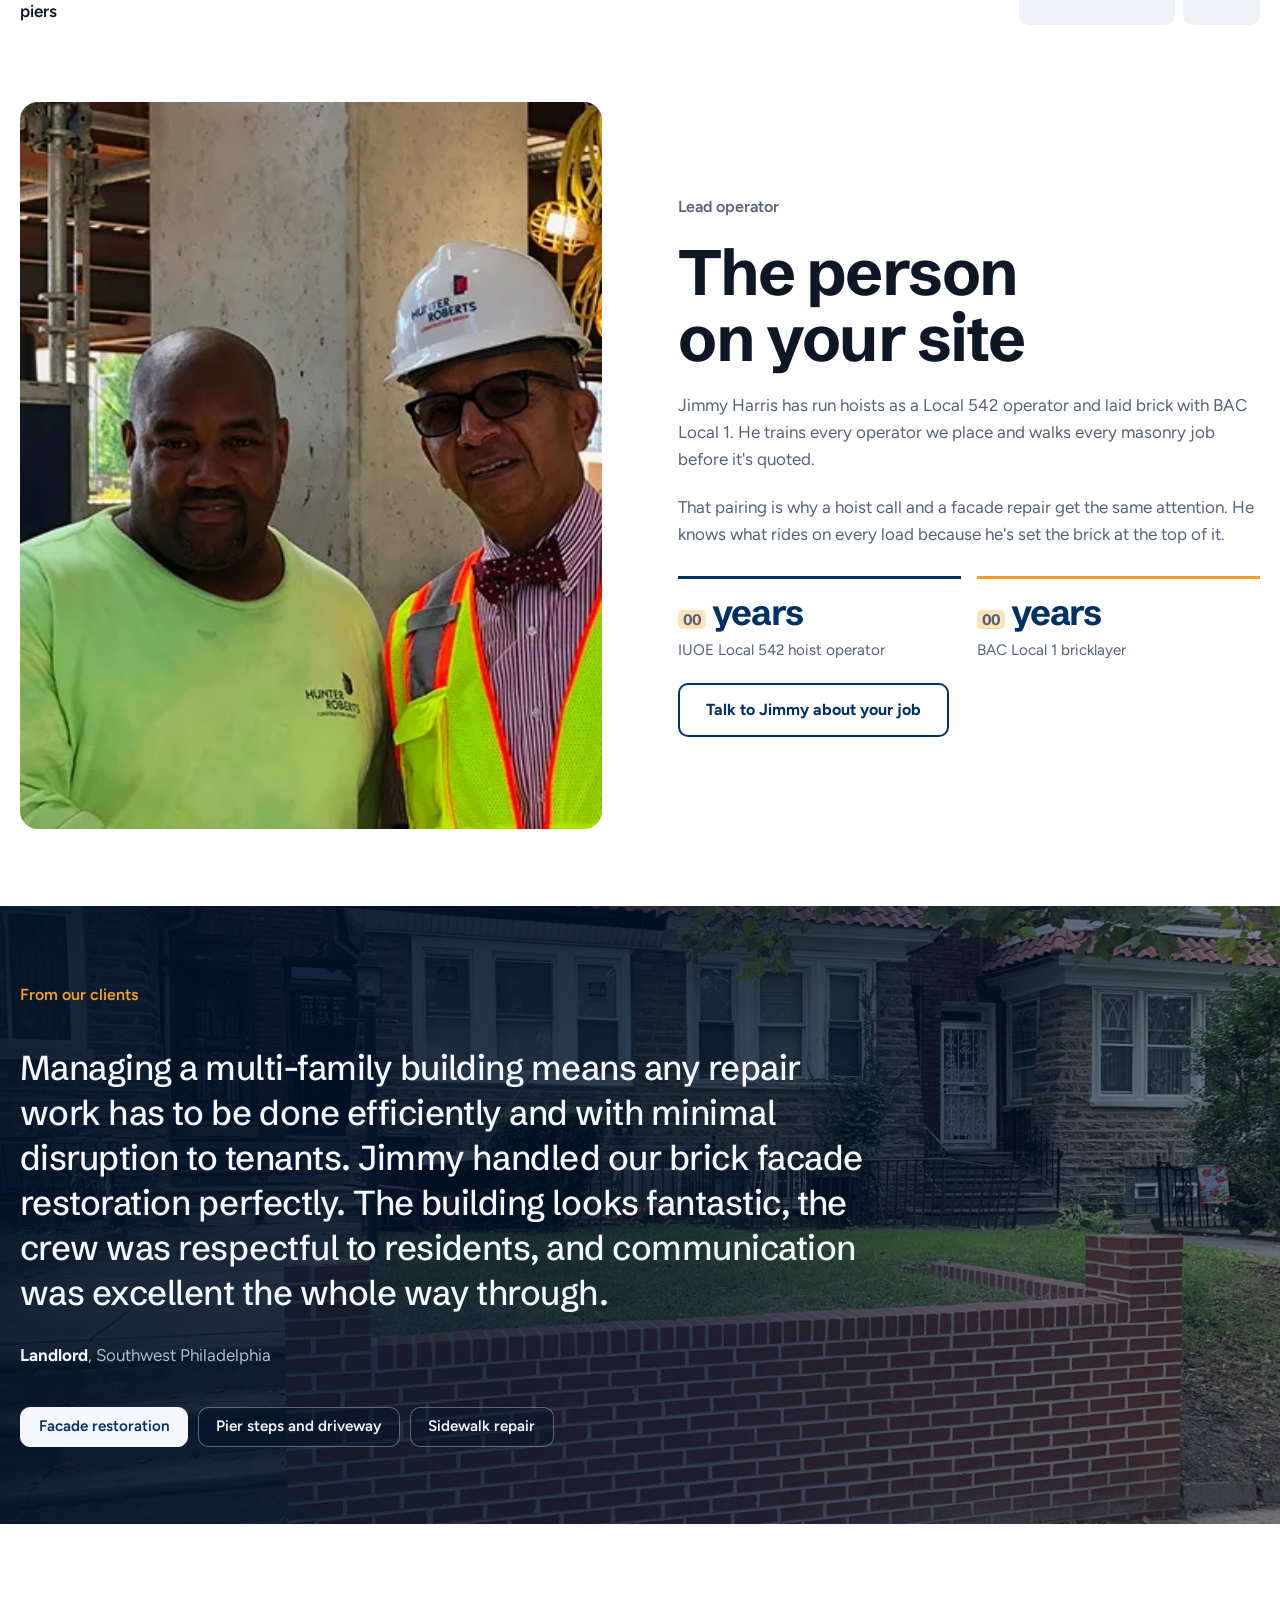
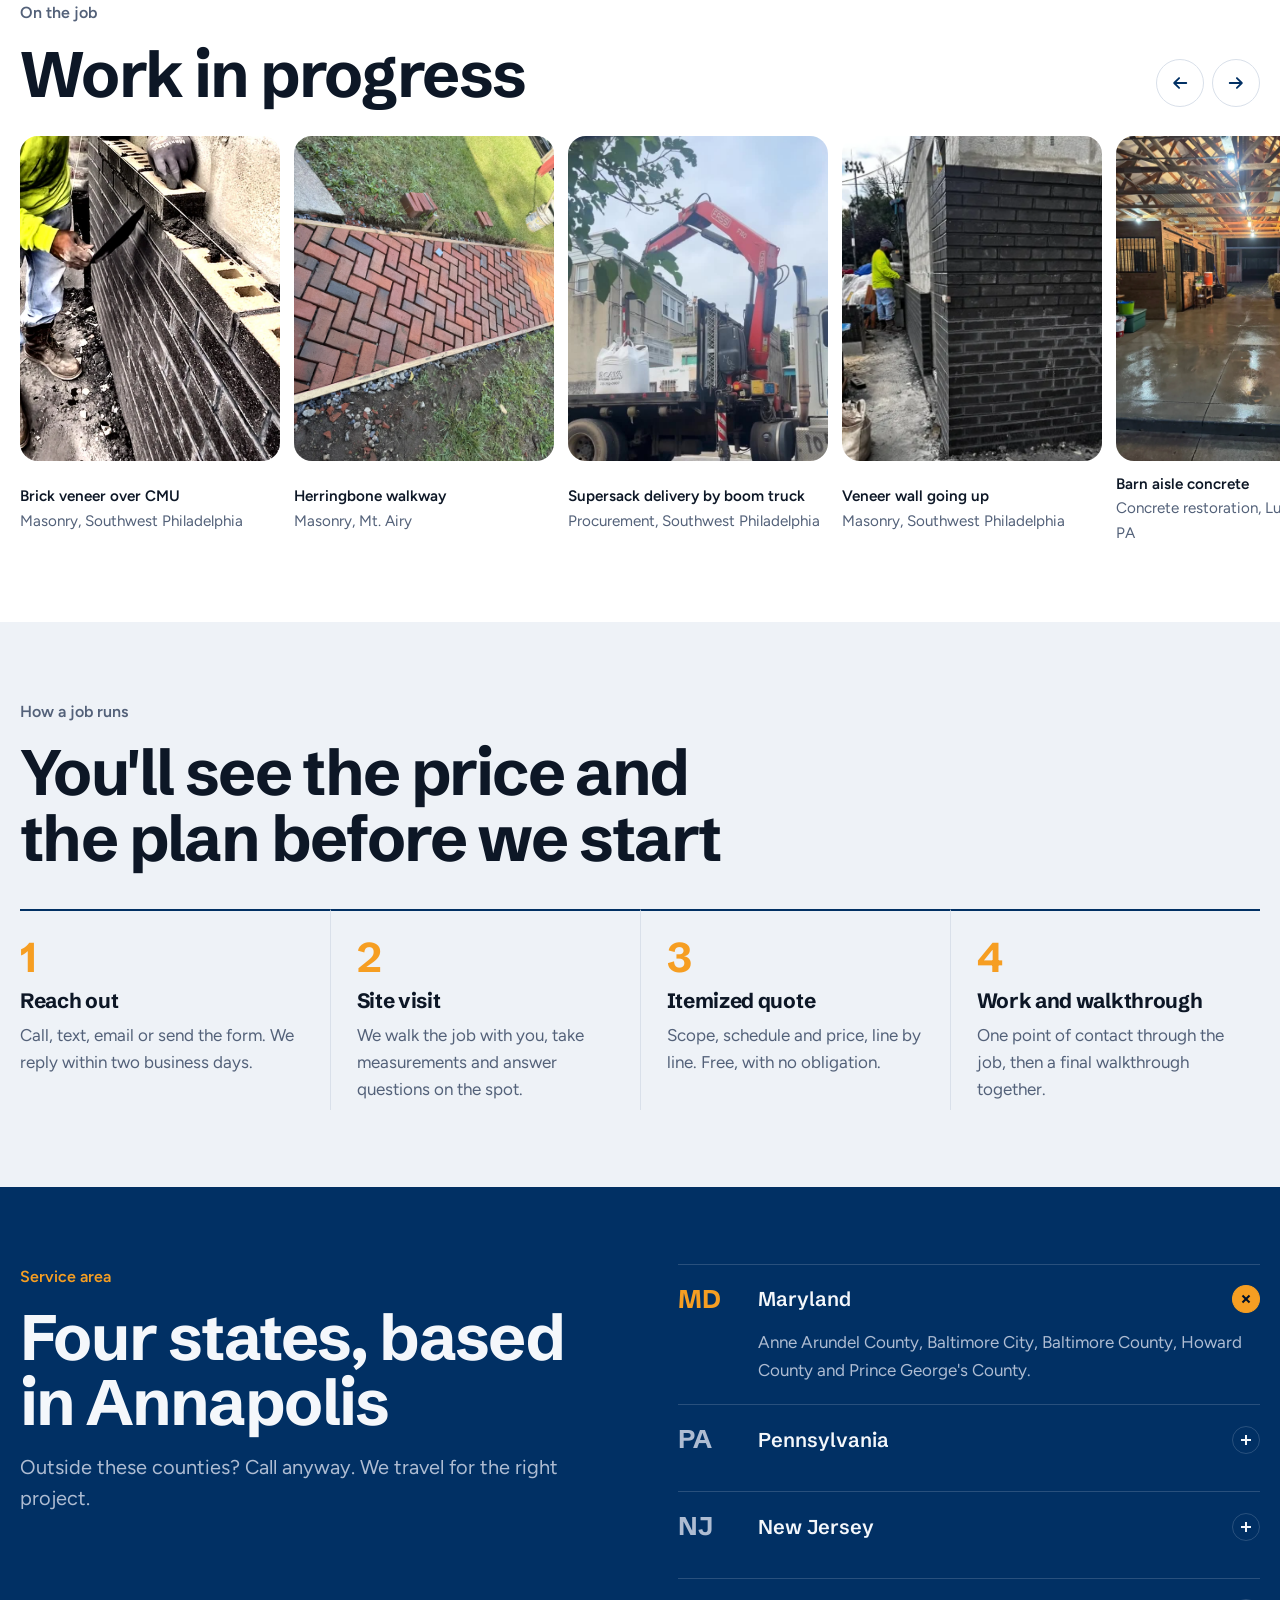
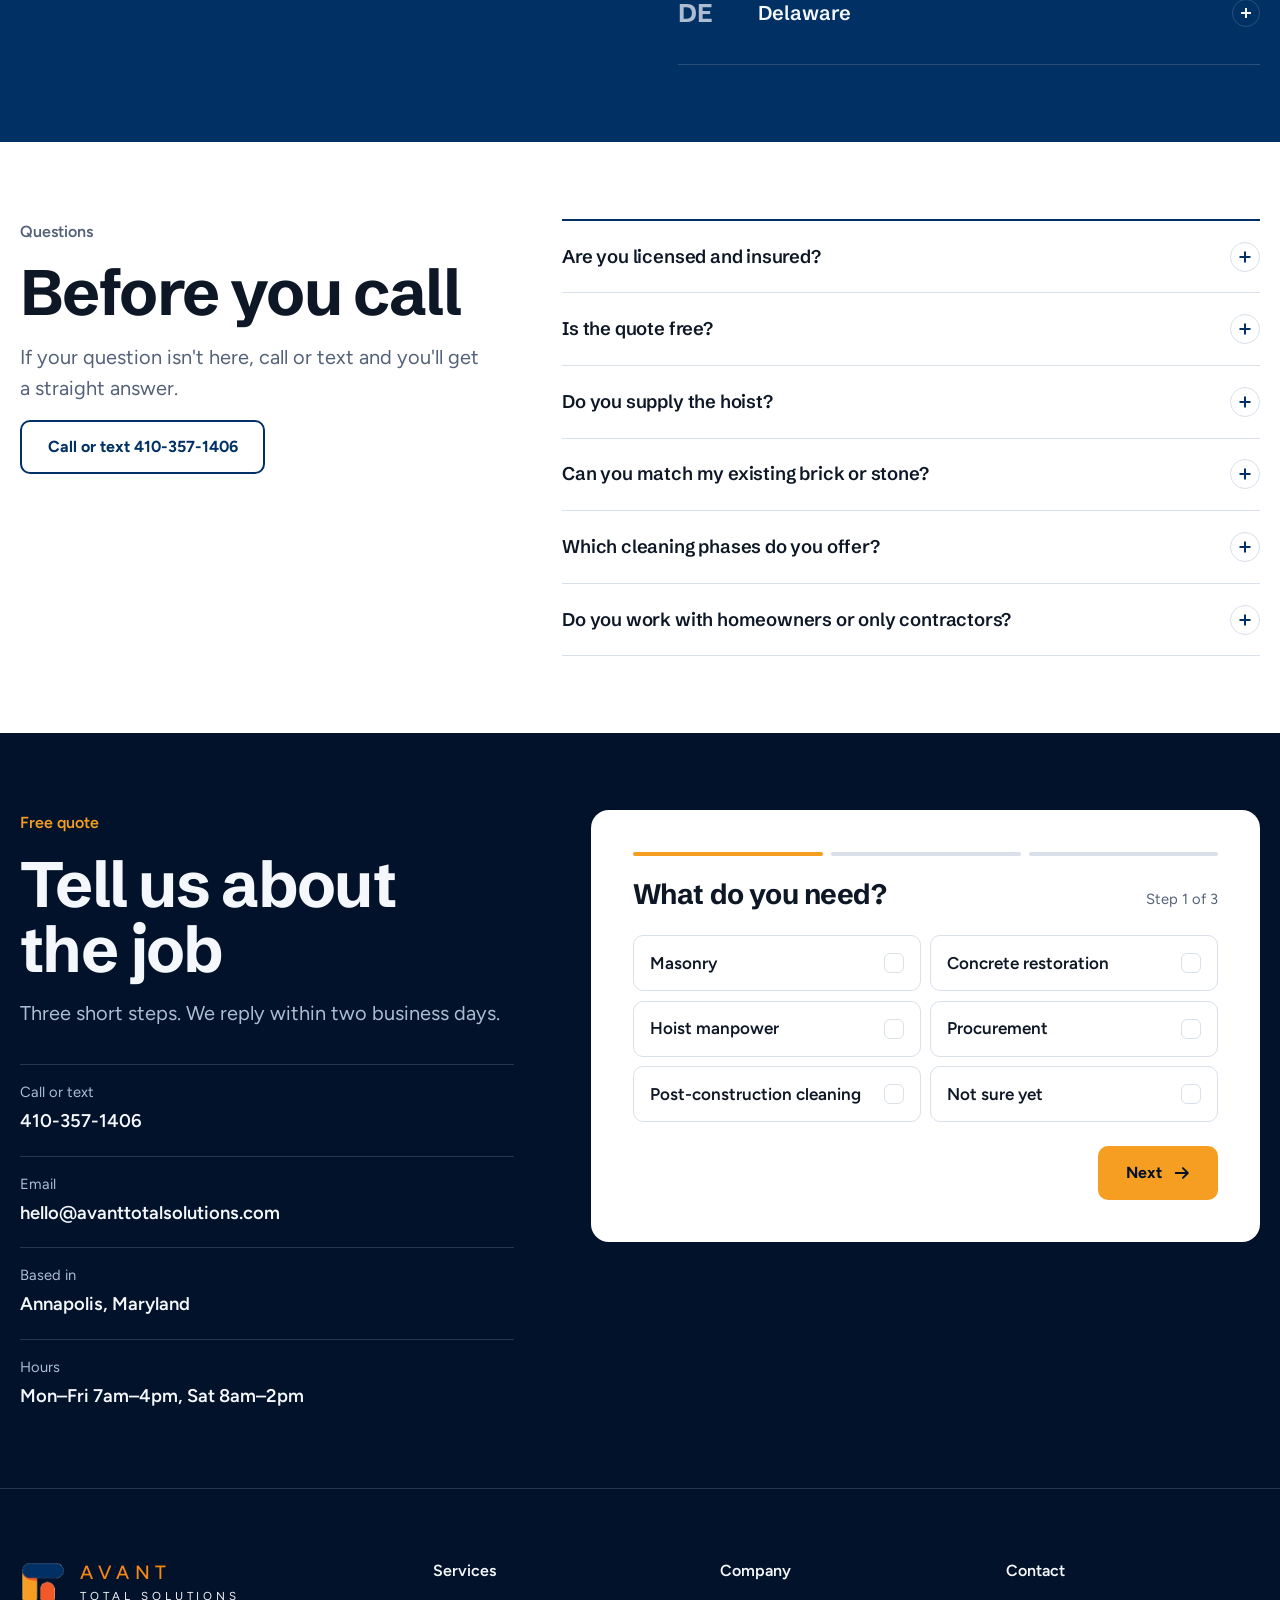
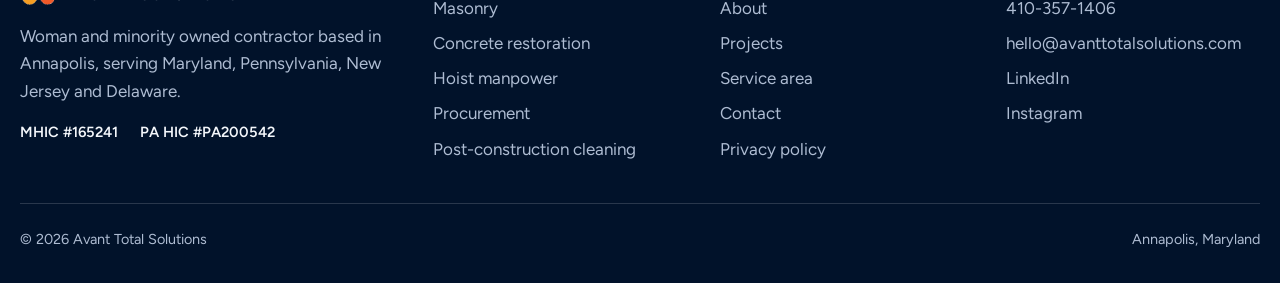
==== commit 5eee6df9: "Add neighborhood captions; replace non-ATS hero footage with ATS masonry video Co-Authored-By: Claud" ====
--- a/index.html
+++ b/index.html
@@ -12,7 +12,7 @@
 <meta property="og:title" content="Avant Total Solutions | Masonry, Concrete, Hoist Manpower and Cleaning">
 <meta property="og:description" content="Masonry, concrete restoration, Local 542 hoist operators, procurement and post-construction cleaning across Maryland, Pennsylvania, New Jersey and Delaware. Free itemized quotes.">
 <meta property="og:url" content="https://www.avanttotalsolutions.com/">
-<meta property="og:image" content="https://www.avanttotalsolutions.com/assets/video/hero.jpg">
+<meta property="og:image" content="https://www.avanttotalsolutions.com/assets/photo/wall-after.webp">
 <meta name="twitter:card" content="summary_large_image">
 <meta name="theme-color" content="#01122a">
 <link rel="icon" type="image/png" sizes="32x32" href="assets/img/favicon-32.png">
@@ -20,7 +20,7 @@
 <link rel="preconnect" href="https://fonts.googleapis.com">
 <link rel="preconnect" href="https://fonts.gstatic.com" crossorigin>
 <link rel="stylesheet" href="https://fonts.googleapis.com/css2?family=Schibsted+Grotesk:wght@500;600;700;800&family=Figtree:wght@400;500;600;700&display=swap">
-<link rel="preload" as="image" href="assets/video/hero.jpg">
+<link rel="preload" as="image" href="assets/video/masonry-wide.jpg">
 <link rel="stylesheet" href="assets/css/site.css">
 <script>document.documentElement.classList.add('js');</script>
 <script type="application/ld+json">
@@ -33,7 +33,7 @@
    "name": "Avant Total Solutions",
    "url": "https://www.avanttotalsolutions.com/",
    "logo": "https://www.avanttotalsolutions.com/assets/img/logo-stacked.png",
-   "image": "https://www.avanttotalsolutions.com/assets/video/hero.jpg",
+   "image": "https://www.avanttotalsolutions.com/assets/photo/wall-after.webp",
    "telephone": "+1-410-357-1406",
    "email": "hello@avanttotalsolutions.com",
    "address": {
@@ -132,9 +132,9 @@
 
 <main id="main">
   <section class="hero dark" id="top" aria-labelledby="hero-title">
-    <img class="poster" src="assets/video/hero.jpg" alt="" width="1600" height="900">
-    <video id="hero-video" autoplay muted loop playsinline preload="metadata" poster="assets/video/hero.jpg" aria-hidden="true">
-      <source src="assets/video/hero.mp4" type="video/mp4">
+    <img class="poster" src="assets/video/masonry-wide.jpg" alt="" width="1600" height="900">
+    <video id="hero-video" autoplay muted loop playsinline preload="metadata" poster="assets/video/masonry-wide.jpg" aria-hidden="true">
+      <source src="assets/video/masonry.mp4" type="video/mp4">
     </video>
     <div class="wrap">
       <h1 id="hero-title"><span class="ln"><span>Solid Work.</span></span><span class="ln"><span>No Surprises.</span></span><span class="ln"><span>Fair Price.</span></span></h1>
@@ -242,9 +242,9 @@
           <h2 id="work-title">Drag to see the difference</h2>
         </div>
         <div class="ba-tabs" role="tablist" aria-label="Choose a project" id="ba-tabs">
-          <button role="tab" aria-selected="true" data-b="assets/photo/wall-before.webp" data-a="assets/photo/wall-after.webp" data-cap="Failing block retaining wall refaced in red brick, with a soldier course cap and end piers" data-tags="Masonry|Retaining wall">Retaining wall</button>
-          <button role="tab" aria-selected="false" tabindex="-1" data-b="assets/photo/window-before.webp" data-a="assets/photo/window-after.webp" data-cap="Window opening infilled with brick and mortar matched to the existing wall" data-tags="Masonry|Brick matching">Window infill</button>
-          <button role="tab" aria-selected="false" tabindex="-1" data-b="assets/photo/stoop-before.webp" data-a="assets/photo/stoop-after.webp" data-cap="Stoop rebuilt with a herringbone brick inlay inside a concrete border" data-tags="Concrete restoration|Masonry">Herringbone stoop</button>
+          <button role="tab" aria-selected="true" data-b="assets/photo/wall-before.webp" data-a="assets/photo/wall-after.webp" data-cap="Failing block retaining wall refaced in red brick, with a soldier course cap and end piers" data-tags="Mt. Airy, Philadelphia|Masonry">Retaining wall</button>
+          <button role="tab" aria-selected="false" tabindex="-1" data-b="assets/photo/window-before.webp" data-a="assets/photo/window-after.webp" data-cap="Window opening infilled with brick and mortar matched to the existing wall" data-tags="Mt. Airy, Philadelphia|Masonry">Window infill</button>
+          <button role="tab" aria-selected="false" tabindex="-1" data-b="assets/photo/stoop-before.webp" data-a="assets/photo/stoop-after.webp" data-cap="Stoop rebuilt with a herringbone brick inlay inside a concrete border" data-tags="Mt. Airy, Philadelphia|Concrete restoration">Herringbone stoop</button>
         </div>
       </div>
       <div class="compare" id="compare" style="--pos: 50%">
@@ -254,14 +254,14 @@
         <input type="range" min="0" max="100" value="50" id="compare-range" aria-label="Slide to compare before and after">
         <span class="handle" aria-hidden="true"><span class="grip"><svg><use href="#left"/></svg><svg><use href="#arrow"/></svg></span></span>
       </div>
-      <div class="ba-cap"><p id="ba-cap">Failing block retaining wall refaced in red brick, with a soldier course cap and end piers</p><div class="ba-tags" id="ba-tags"><span>Masonry</span><span>Retaining wall</span></div></div>
+      <div class="ba-cap"><p id="ba-cap">Failing block retaining wall refaced in red brick, with a soldier course cap and end piers</p><div class="ba-tags" id="ba-tags"><span>Mt. Airy, Philadelphia</span><span>Masonry</span></div></div>
     </div>
   </section>
 
   <section class="lead" id="about" aria-labelledby="about-title">
     <div class="wrap">
       <figure>
-        <img src="assets/photo/crew-two.webp" alt="Jimmy Harris on a job site with a site supervisor" width="580" height="453" loading="lazy">
+        <img src="assets/photo/crew-two.webp" alt="Jimmy Harris on site at 12th and Spring Garden in Philadelphia" width="580" height="453" loading="lazy">
       </figure>
       <div class="lead-copy">
         <span class="label">Lead operator</span>
@@ -278,8 +278,7 @@
   </section>
 
   <section class="proof dark" aria-labelledby="proof-title">
-    <img class="poster" src="assets/video/masonry.jpg" alt="" loading="lazy">
-    <video id="proof-video" muted loop playsinline preload="none" poster="assets/video/masonry.jpg" aria-hidden="true"><source src="assets/video/masonry.mp4" type="video/mp4"></video>
+    <img class="poster" src="assets/photo/wall-after.webp" alt="" loading="lazy">
     <div class="wrap">
       <span class="label" id="proof-title">From our clients</span>
       <div id="proof-stage" aria-live="polite">
@@ -308,12 +307,12 @@
       </div>
     </div>
     <div class="strip" id="strip" tabindex="0" aria-label="Job site photos">
-      <figure><img src="assets/photo/veneer-closeup.webp" alt="Mason laying dark brick veneer against new block" loading="lazy" width="1600" height="1067"><figcaption>Brick veneer over CMU<span>Masonry</span></figcaption></figure>
-      <figure><img src="assets/photo/herringbone-walk.webp" alt="Herringbone brick walkway set in a timber border" loading="lazy" width="1200" height="1600"><figcaption>Herringbone walkway<span>Masonry</span></figcaption></figure>
-      <figure><img src="assets/photo/crew-handshake.webp" alt="Jimmy Harris shaking hands with a site supervisor" loading="lazy" width="375" height="442"><figcaption>Jimmy Harris with the site team<span>Hoist manpower</span></figcaption></figure>
-      <figure><img src="assets/photo/brick-veneer-1.webp" alt="Dark brick veneer going up on a building" loading="lazy" width="648" height="664"><figcaption>Veneer wall going up<span>Masonry</span></figcaption></figure>
-      <figure><img src="assets/photo/barn-floor-clean.webp" alt="Finished concrete floor in a barn aisle" loading="lazy" width="1200" height="1600"><figcaption>Barn aisle concrete<span>Concrete restoration</span></figcaption></figure>
-      <figure><img src="assets/photo/crane-operator.webp" alt="Operator in the cab of a red crane" loading="lazy" width="487" height="614"><figcaption>Lifts on schedule<span>Hoist manpower</span></figcaption></figure>
+      <figure><img src="assets/photo/veneer-closeup.webp" alt="Mason laying dark brick veneer against new block" loading="lazy" width="1600" height="1067"><figcaption>Brick veneer over CMU<span>Masonry, Southwest Philadelphia</span></figcaption></figure>
+      <figure><img src="assets/photo/herringbone-walk.webp" alt="Herringbone brick walkway set in a timber border" loading="lazy" width="1200" height="1600"><figcaption>Herringbone walkway<span>Masonry, Mt. Airy</span></figcaption></figure>
+      <figure><img src="assets/video/delivery.jpg" alt="Boom truck setting a supersack of material at a job site" loading="lazy" width="720" height="818"><figcaption>Supersack delivery by boom truck<span>Procurement, Southwest Philadelphia</span></figcaption></figure>
+      <figure><img src="assets/photo/brick-veneer-1.webp" alt="Dark brick veneer going up on a building" loading="lazy" width="648" height="664"><figcaption>Veneer wall going up<span>Masonry, Southwest Philadelphia</span></figcaption></figure>
+      <figure><img src="assets/photo/barn-floor-clean.webp" alt="Finished concrete floor in a barn aisle" loading="lazy" width="1200" height="1600"><figcaption>Barn aisle concrete<span>Concrete restoration, Luzerne County, PA</span></figcaption></figure>
+      <figure><img src="assets/photo/crew-handshake.webp" alt="Jimmy Harris on site at 12th and Spring Garden" loading="lazy" width="375" height="442"><figcaption>Jimmy Harris at 12th &amp; Spring Garden<span>Asian Center, Philadelphia</span></figcaption></figure>
     </div>
   </section>
 
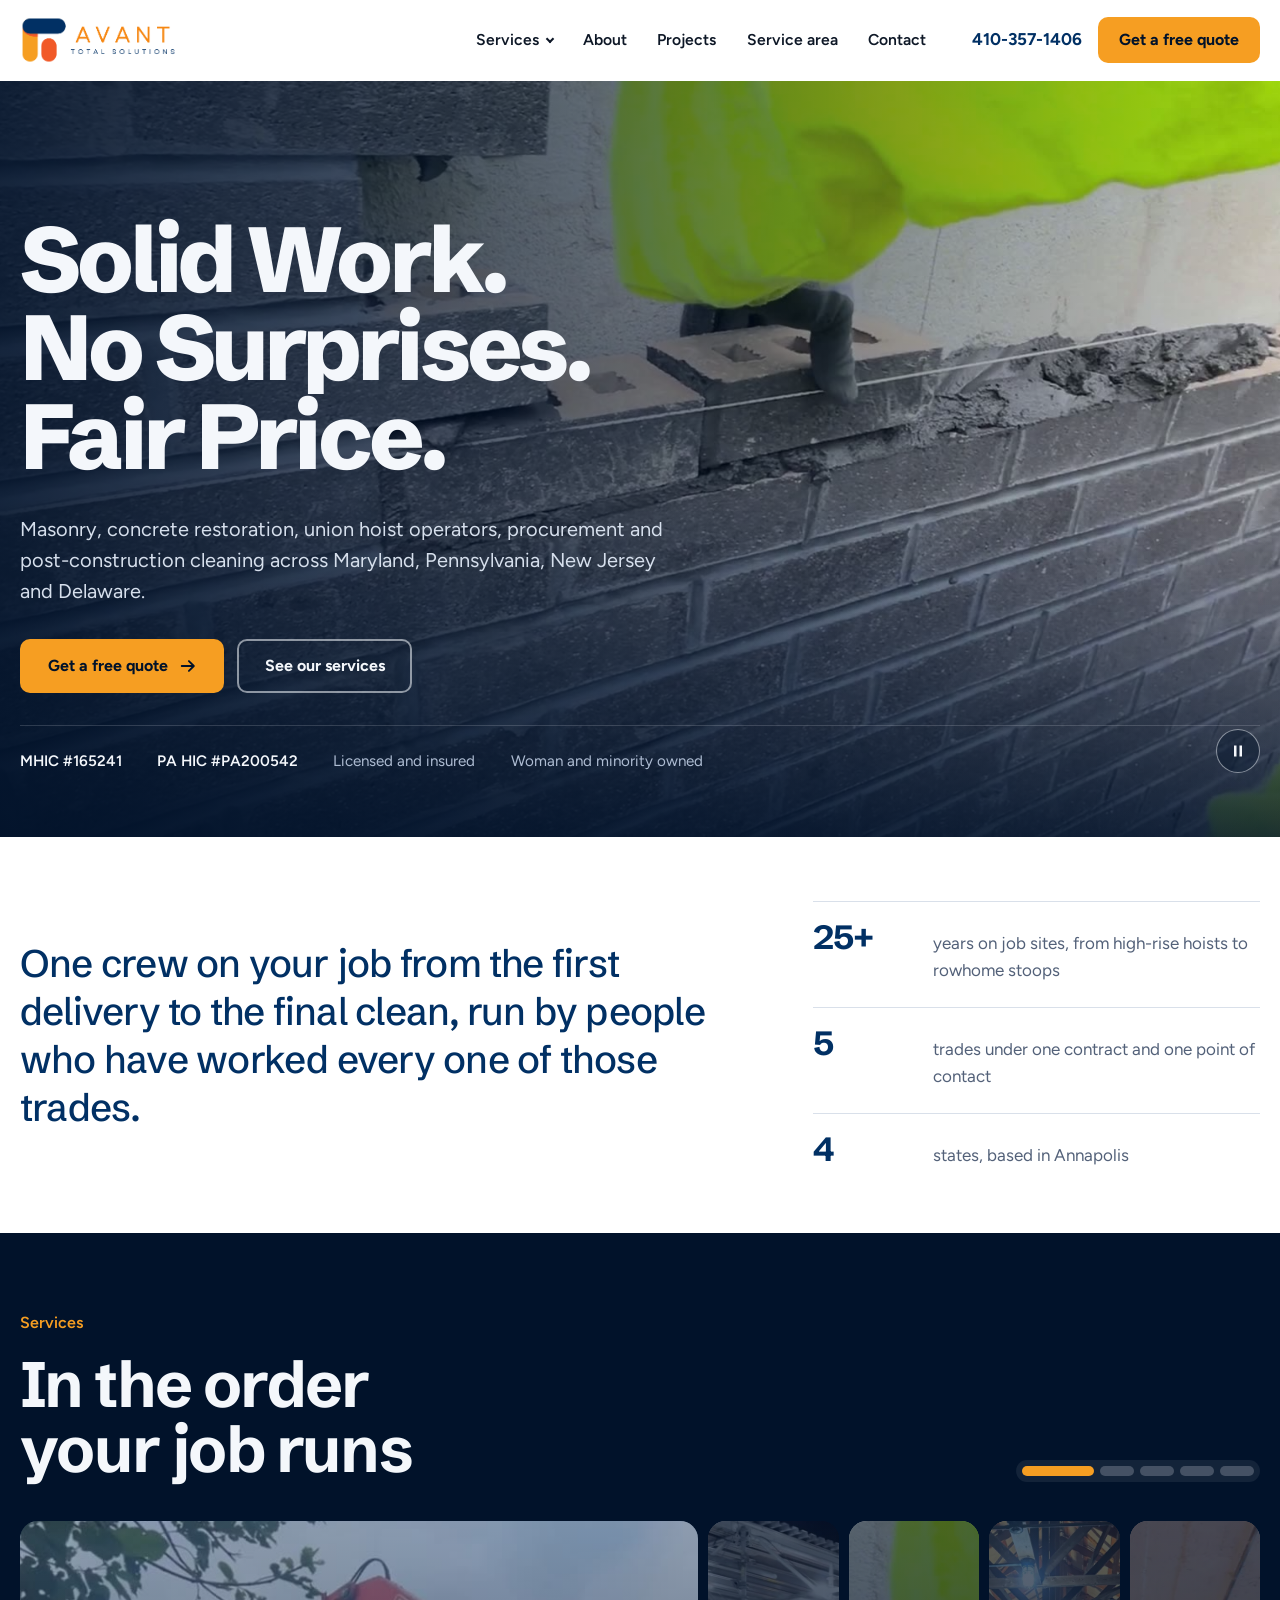
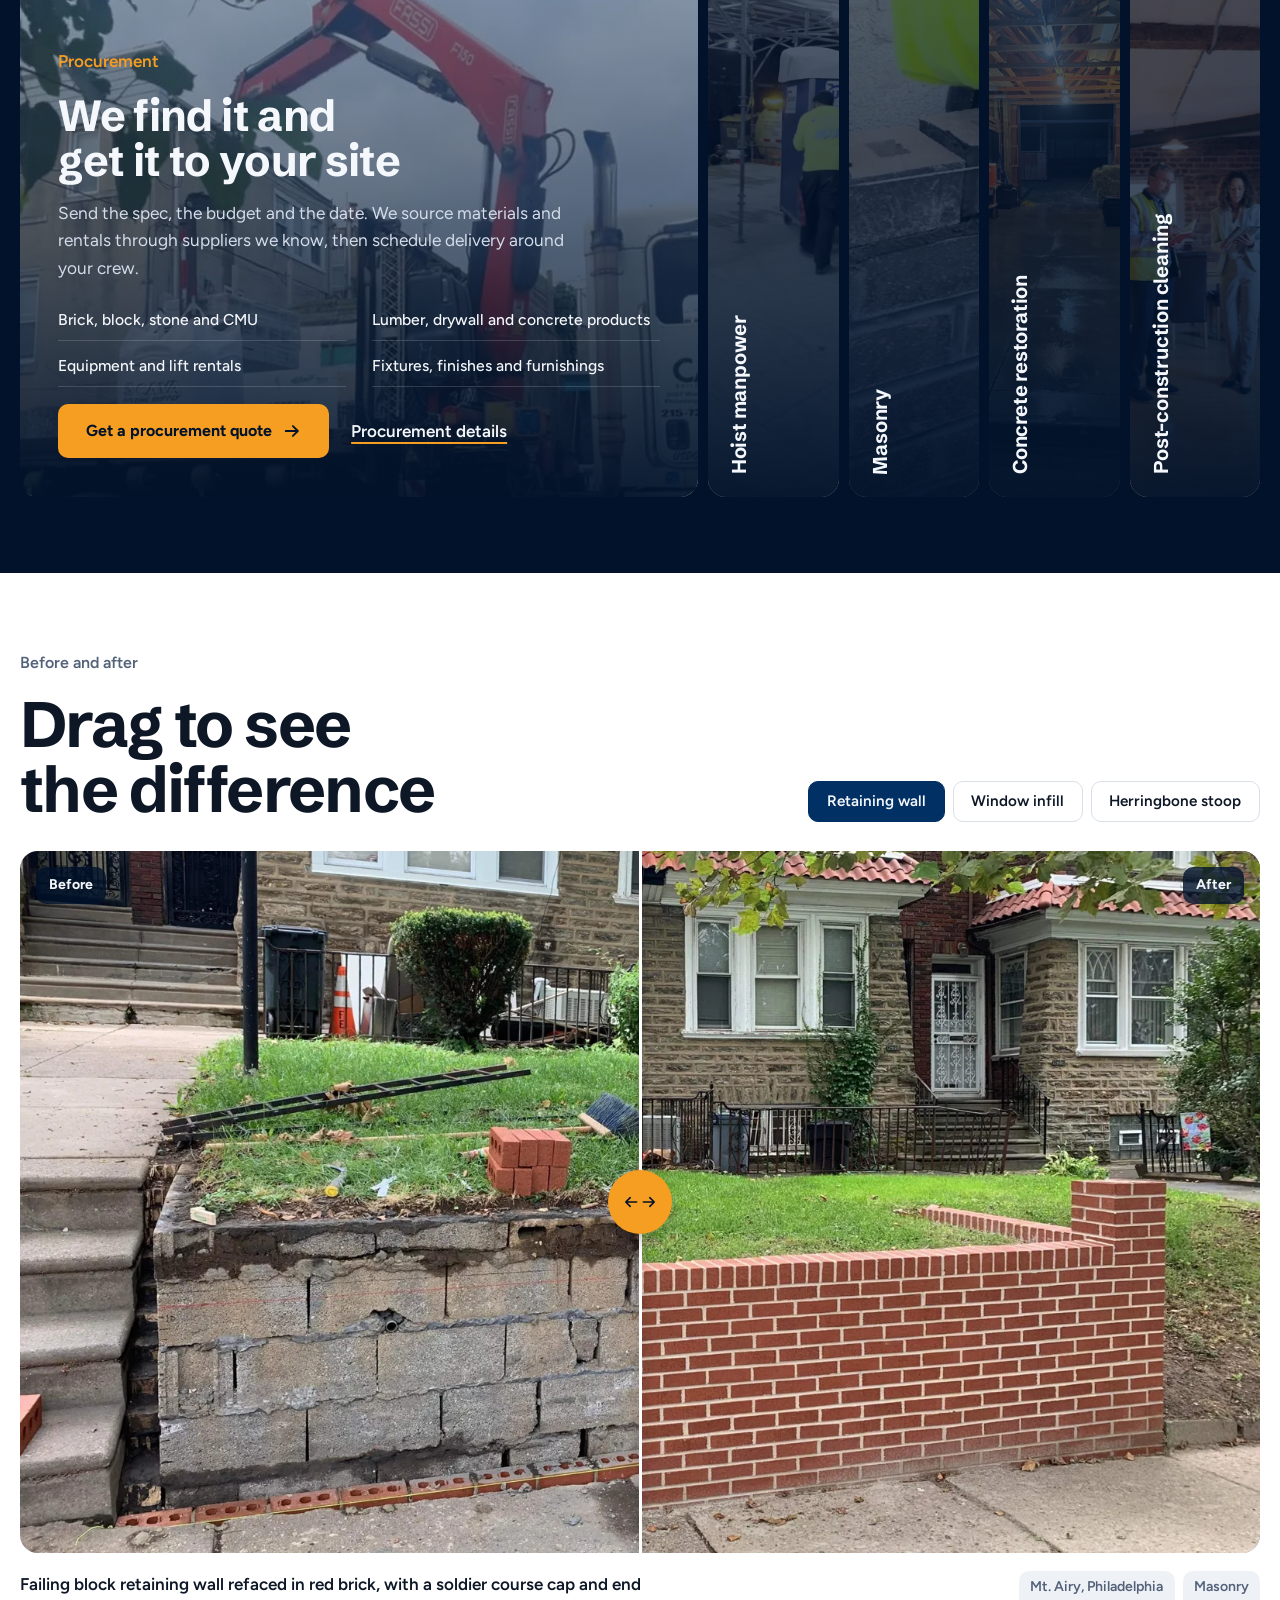
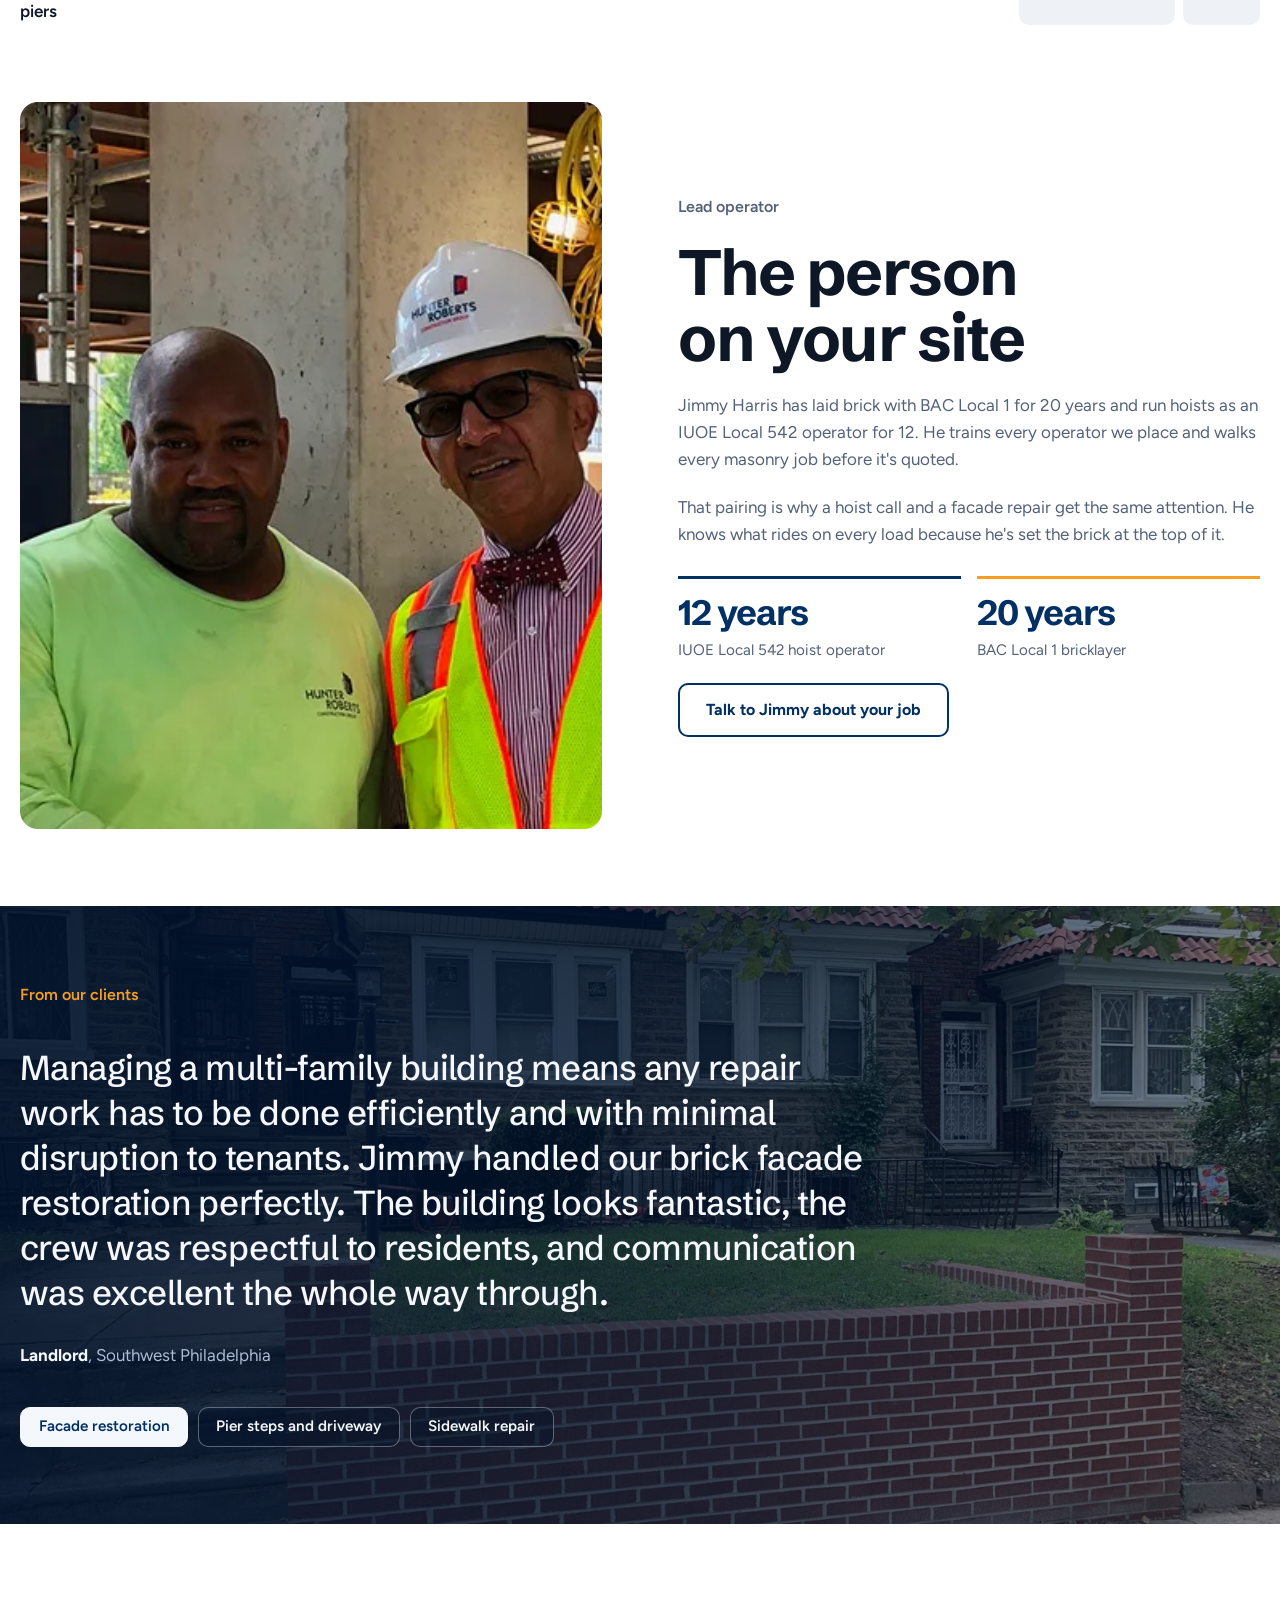
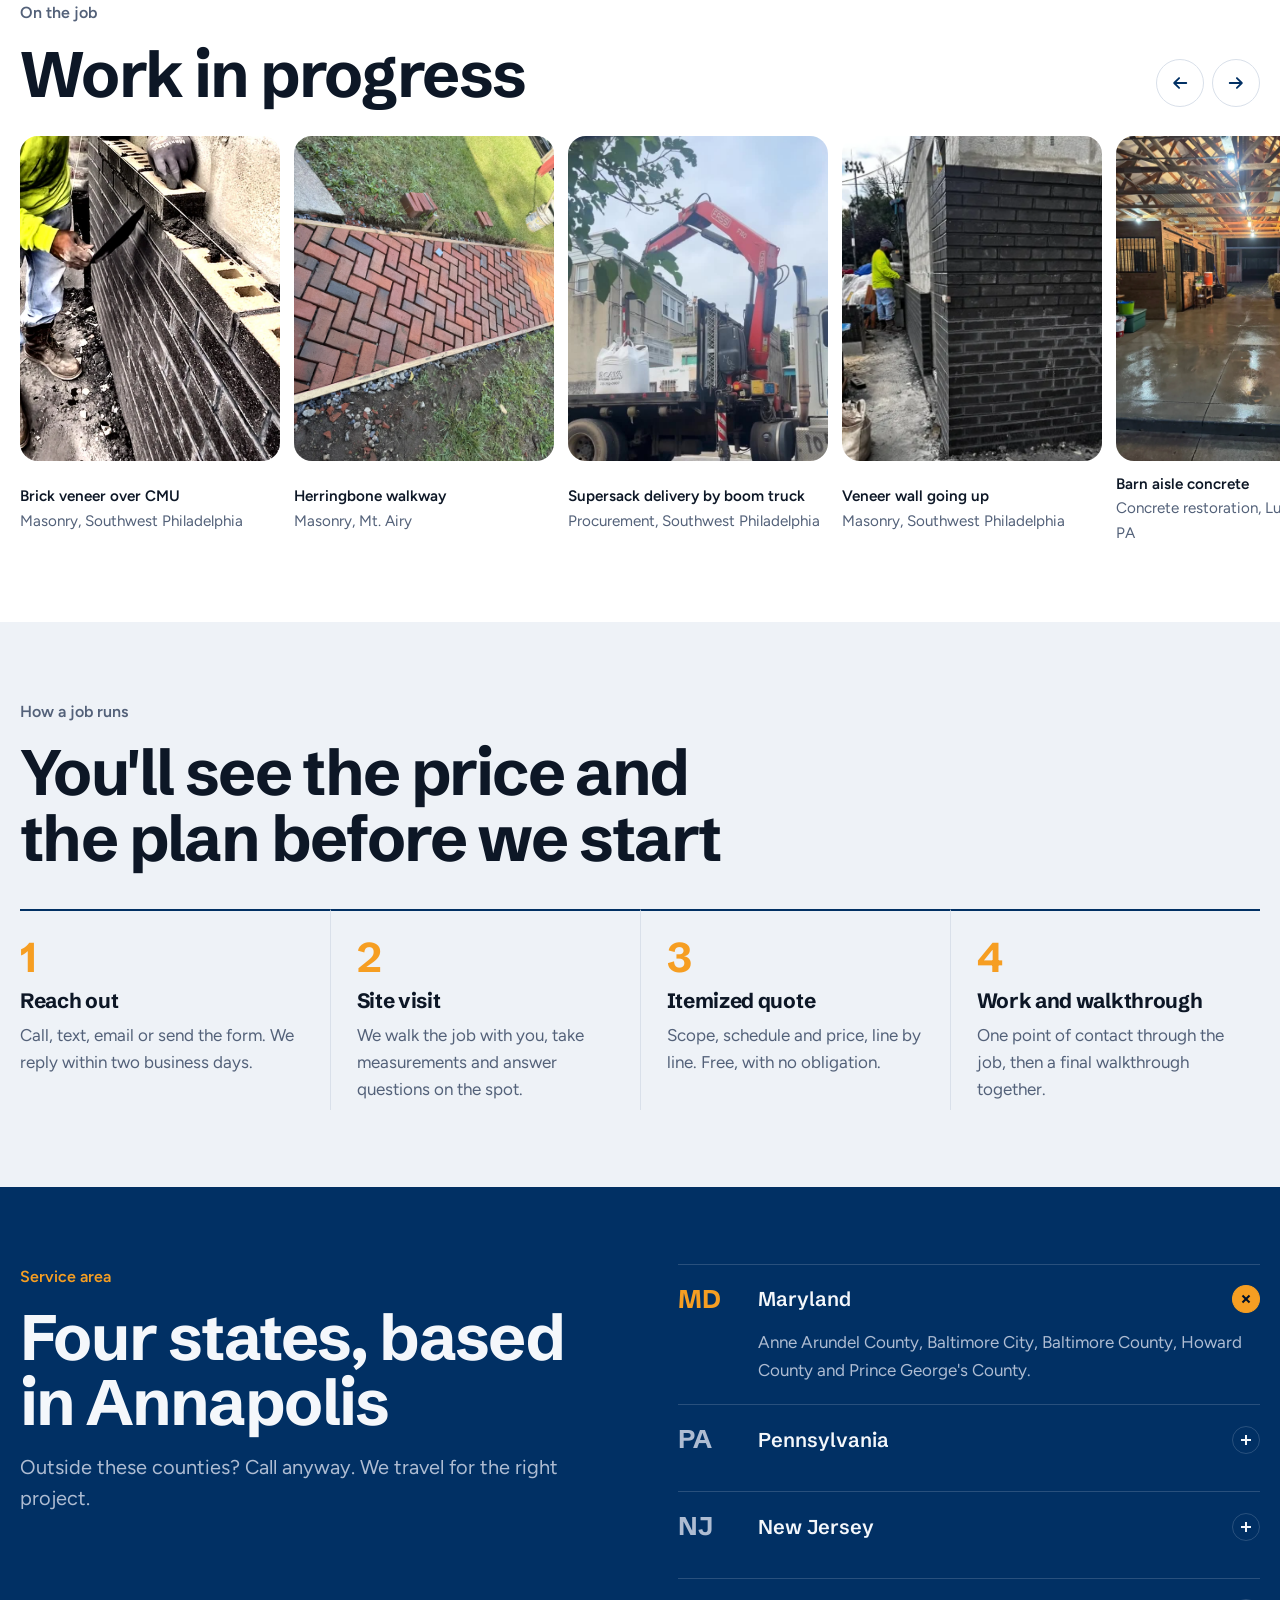
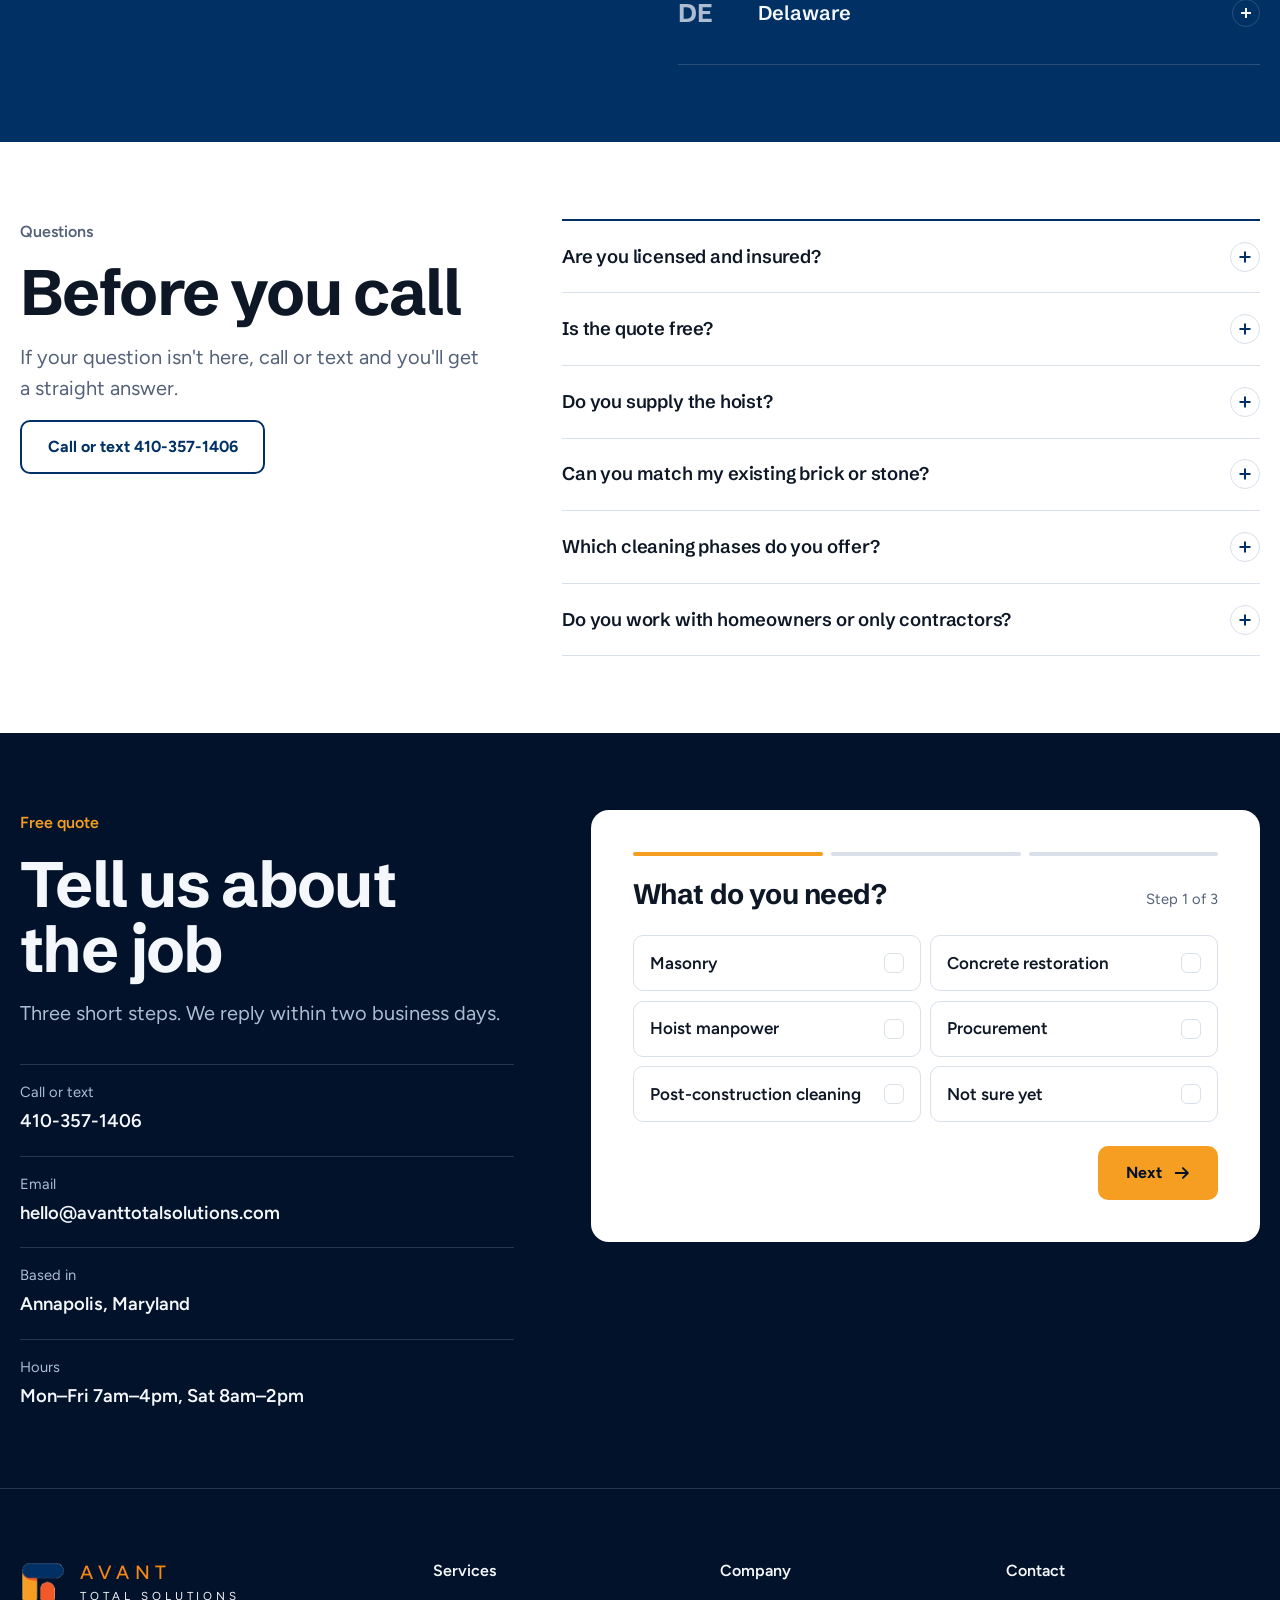
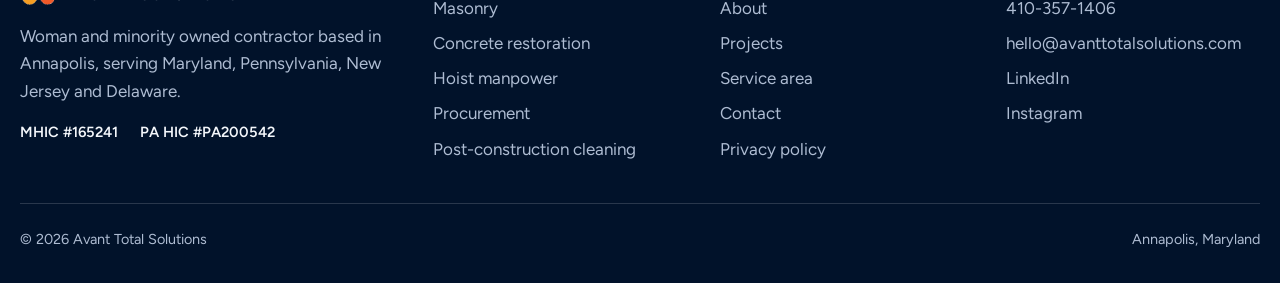
==== commit 03242bb9: "Add Jimmy's union years: 20 with BAC Local 1, 12 with IUOE Local 542 Co-Authored-By: Claude Opus 5.5" ====
--- a/index.html
+++ b/index.html
@@ -266,11 +266,11 @@
       <div class="lead-copy">
         <span class="label">Lead operator</span>
         <h2 id="about-title">The person on your site</h2>
-        <p>Jimmy Harris has run hoists as a Local 542 operator and laid brick with BAC Local 1. He trains every operator we place and walks every masonry job before it's quoted.</p>
+        <p>Jimmy Harris has laid brick with BAC Local 1 for 20 years and run hoists as an IUOE Local 542 operator for 12. He trains every operator we place and walks every masonry job before it's quoted.</p>
         <p>That pairing is why a hoist call and a facade repair get the same attention. He knows what rides on every load because he's set the brick at the top of it.</p>
         <div class="unions">
-          <div class="union"><b><span class="pending">00</span> years</b><span>IUOE Local 542 hoist operator</span></div>
-          <div class="union"><b><span class="pending">00</span> years</b><span>BAC Local 1 bricklayer</span></div>
+          <div class="union"><b>12 years</b><span>IUOE Local 542 hoist operator</span></div>
+          <div class="union"><b>20 years</b><span>BAC Local 1 bricklayer</span></div>
         </div>
         <div><a class="btn btn-ghost" href="#quote">Talk to Jimmy about your job</a></div>
       </div>
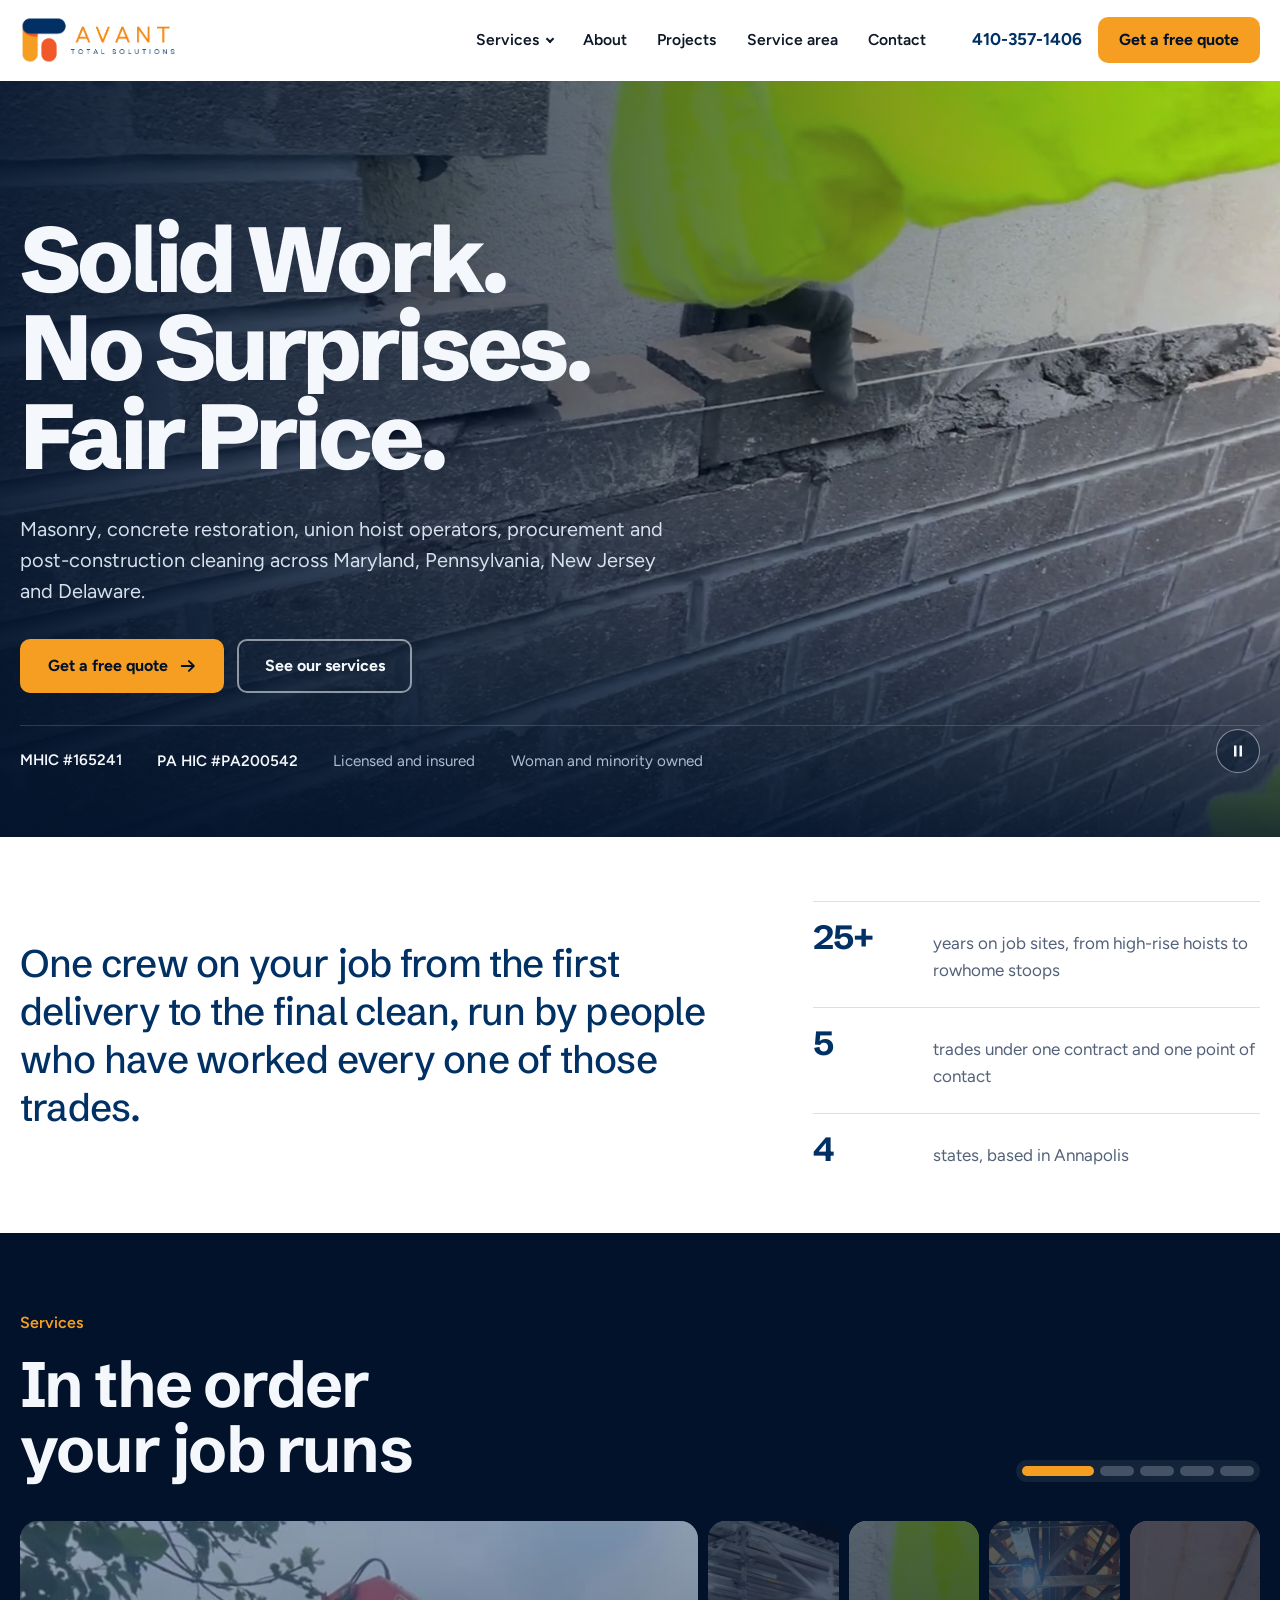
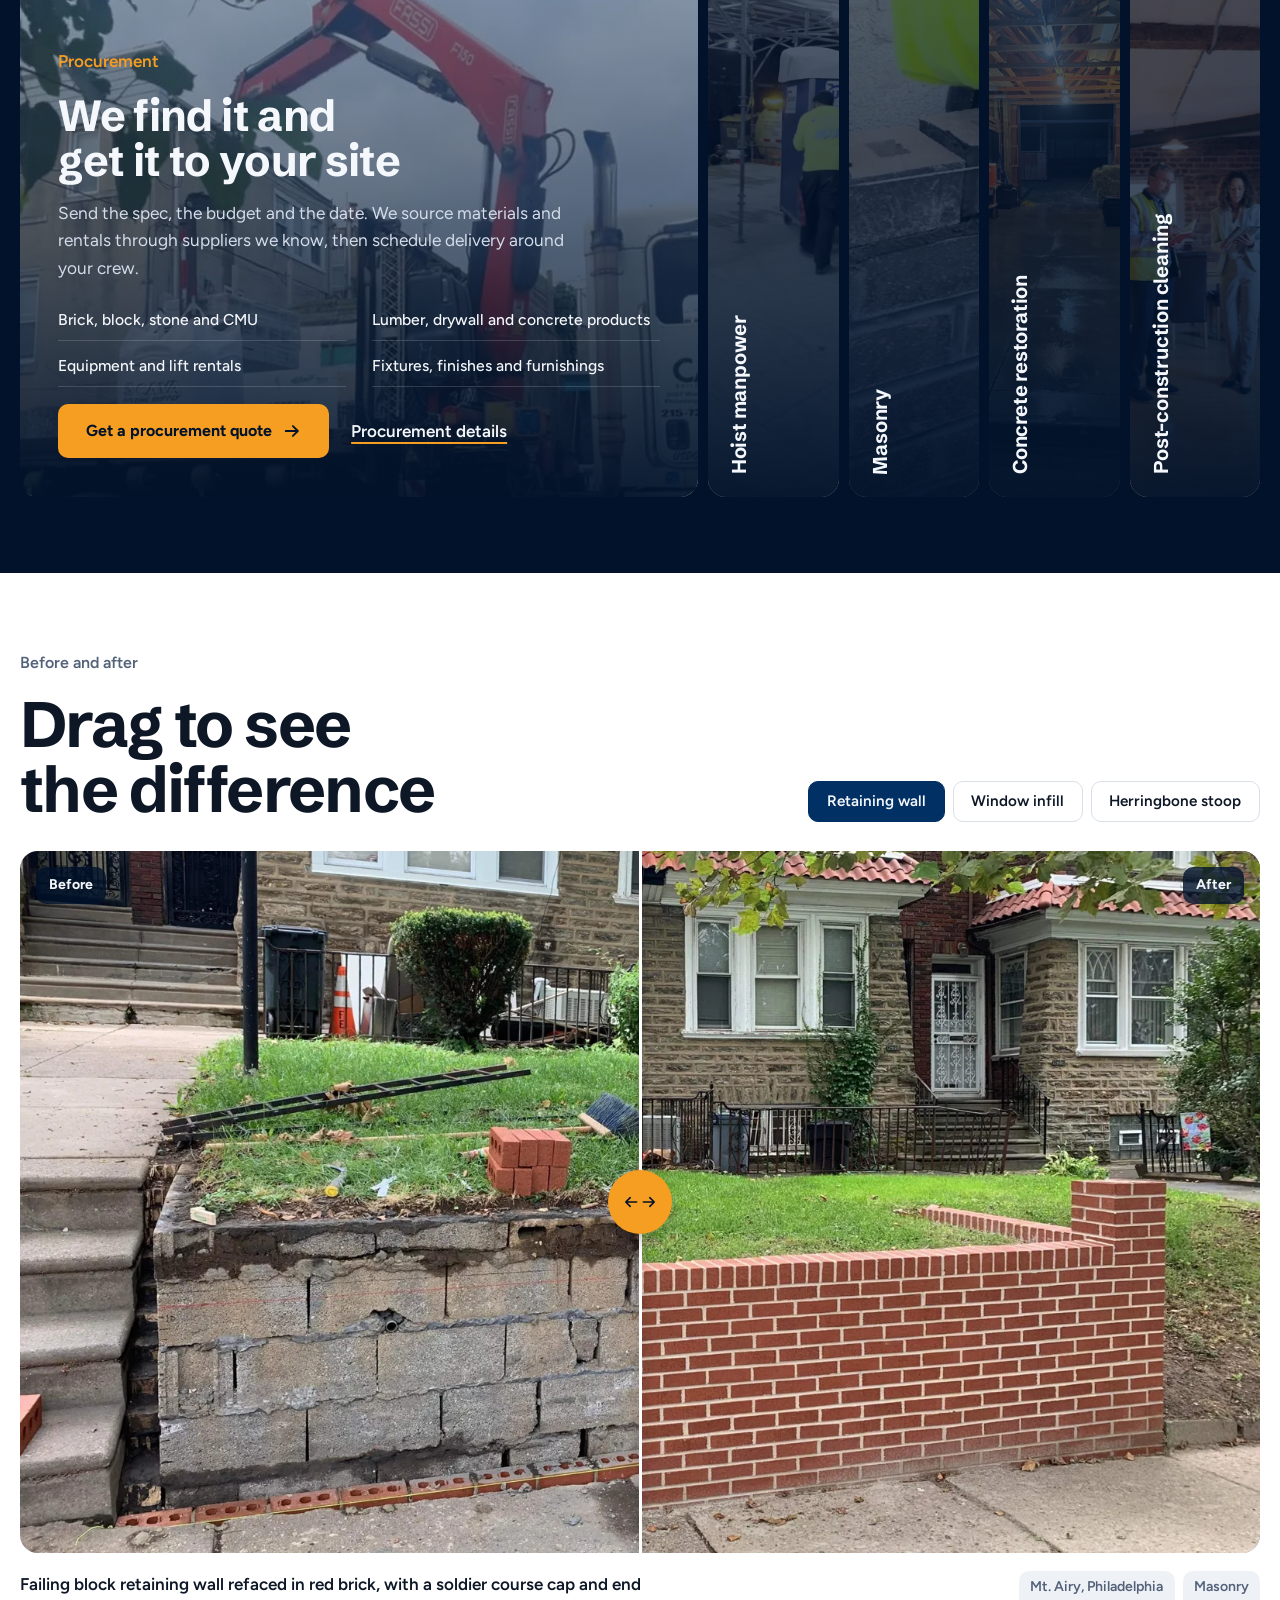
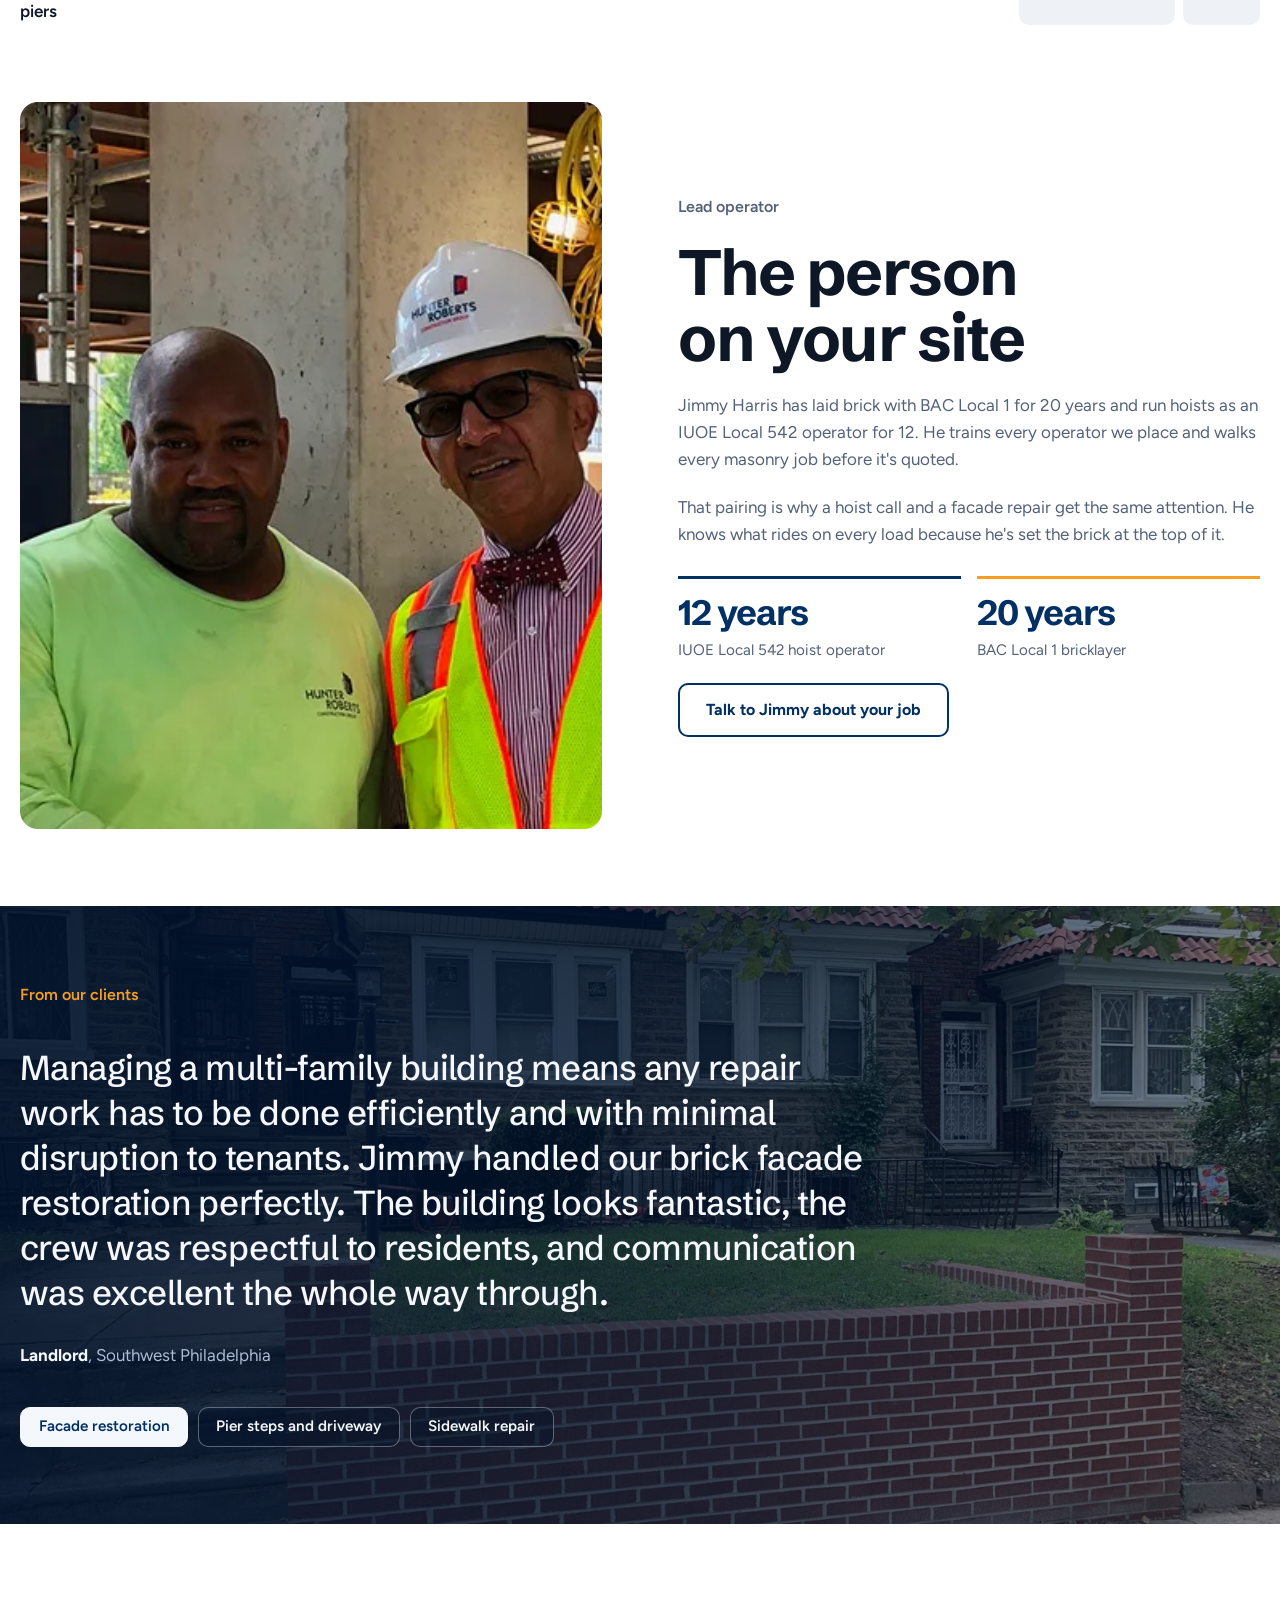
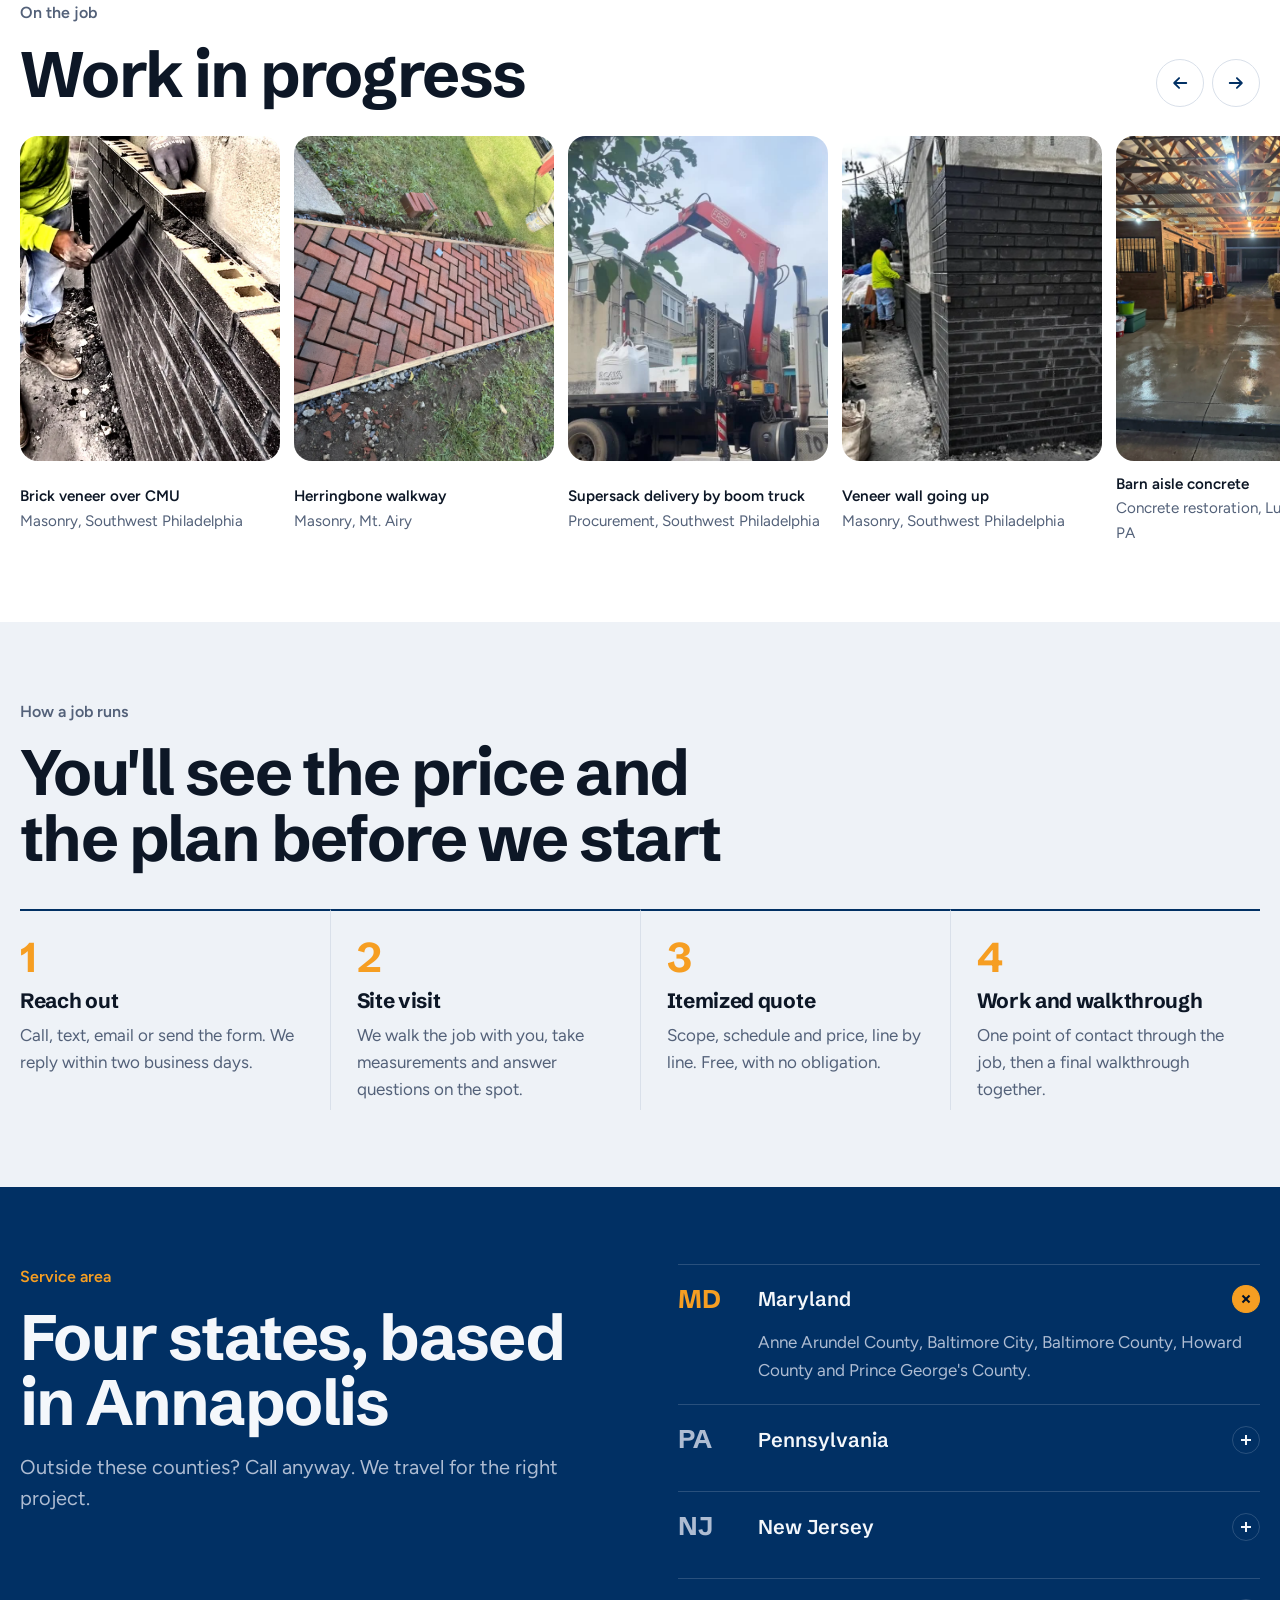
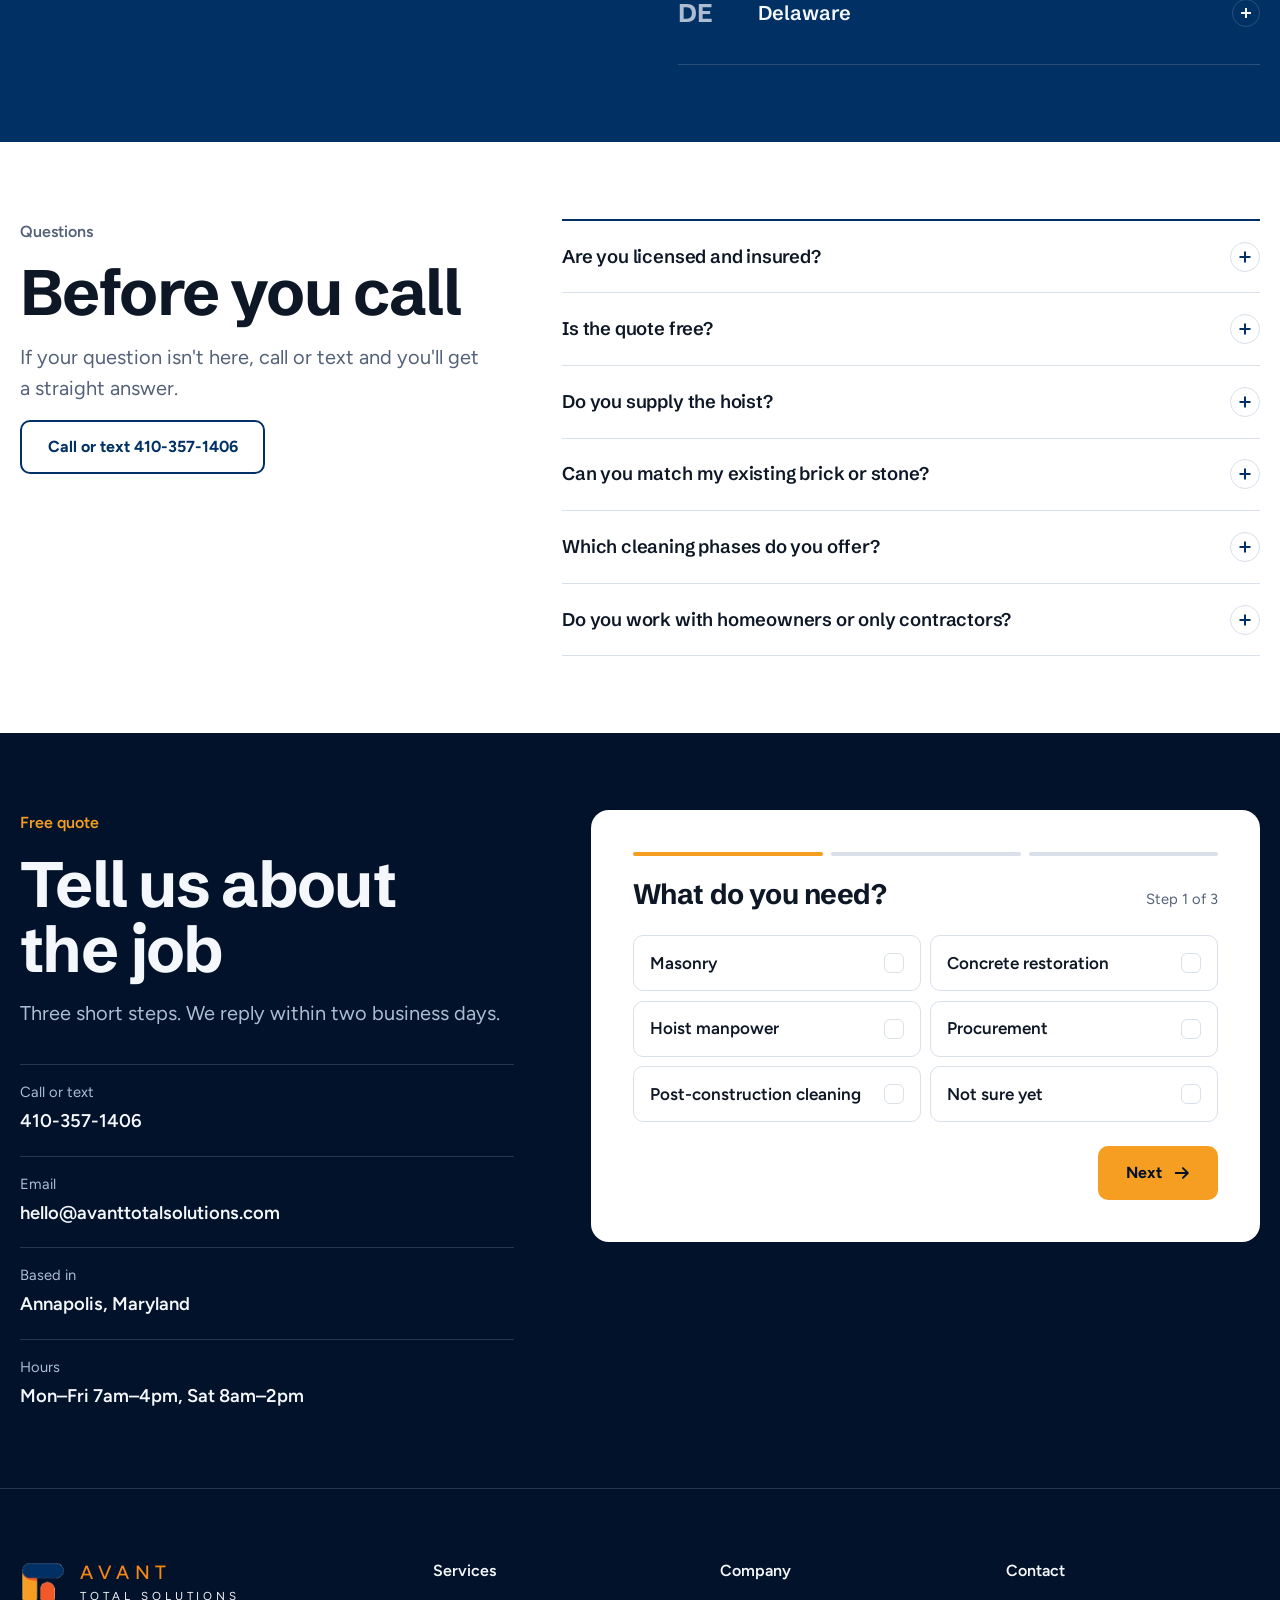
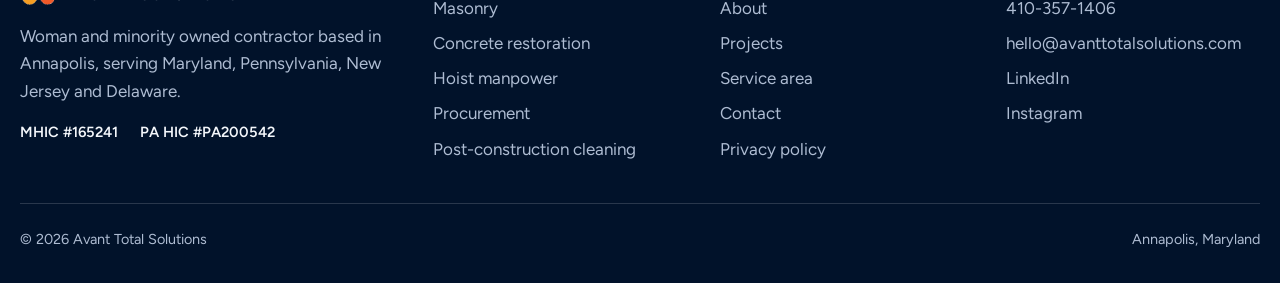
==== commit c3c88e33: "Use the bare domain as the canonical address Co-Authored-By: Claude Opus 5.5 <noreply@anthropic.com>" ====
--- a/index.html
+++ b/index.html
@@ -6,13 +6,13 @@
 <title>Avant Total Solutions | Masonry, Concrete, Hoist Manpower and Cleaning</title>
 <meta name="claude:viewport-fit-sides" content="cover">
 <meta name="description" content="Masonry, concrete restoration, Local 542 hoist operators, procurement and post-construction cleaning across Maryland, Pennsylvania, New Jersey and Delaware. Free itemized quotes.">
-<link rel="canonical" href="https://www.avanttotalsolutions.com/">
+<link rel="canonical" href="https://avanttotalsolutions.com/">
 <meta property="og:type" content="website">
 <meta property="og:site_name" content="Avant Total Solutions">
 <meta property="og:title" content="Avant Total Solutions | Masonry, Concrete, Hoist Manpower and Cleaning">
 <meta property="og:description" content="Masonry, concrete restoration, Local 542 hoist operators, procurement and post-construction cleaning across Maryland, Pennsylvania, New Jersey and Delaware. Free itemized quotes.">
-<meta property="og:url" content="https://www.avanttotalsolutions.com/">
-<meta property="og:image" content="https://www.avanttotalsolutions.com/assets/photo/wall-after.webp">
+<meta property="og:url" content="https://avanttotalsolutions.com/">
+<meta property="og:image" content="https://avanttotalsolutions.com/assets/photo/wall-after.webp">
 <meta name="twitter:card" content="summary_large_image">
 <meta name="theme-color" content="#01122a">
 <link rel="icon" type="image/png" sizes="32x32" href="assets/img/favicon-32.png">
@@ -29,11 +29,11 @@
  "@graph": [
   {
    "@type": "HomeAndConstructionBusiness",
-   "@id": "https://www.avanttotalsolutions.com/#business",
+   "@id": "https://avanttotalsolutions.com/#business",
    "name": "Avant Total Solutions",
-   "url": "https://www.avanttotalsolutions.com/",
-   "logo": "https://www.avanttotalsolutions.com/assets/img/logo-stacked.png",
-   "image": "https://www.avanttotalsolutions.com/assets/photo/wall-after.webp",
+   "url": "https://avanttotalsolutions.com/",
+   "logo": "https://avanttotalsolutions.com/assets/img/logo-stacked.png",
+   "image": "https://avanttotalsolutions.com/assets/photo/wall-after.webp",
    "telephone": "+1-410-357-1406",
    "email": "hello@avanttotalsolutions.com",
    "address": {
@@ -75,8 +75,8 @@
   },
   {
    "@type": "WebSite",
-   "@id": "https://www.avanttotalsolutions.com/#site",
-   "url": "https://www.avanttotalsolutions.com/",
+   "@id": "https://avanttotalsolutions.com/#site",
+   "url": "https://avanttotalsolutions.com/",
    "name": "Avant Total Solutions"
   }
  ]
